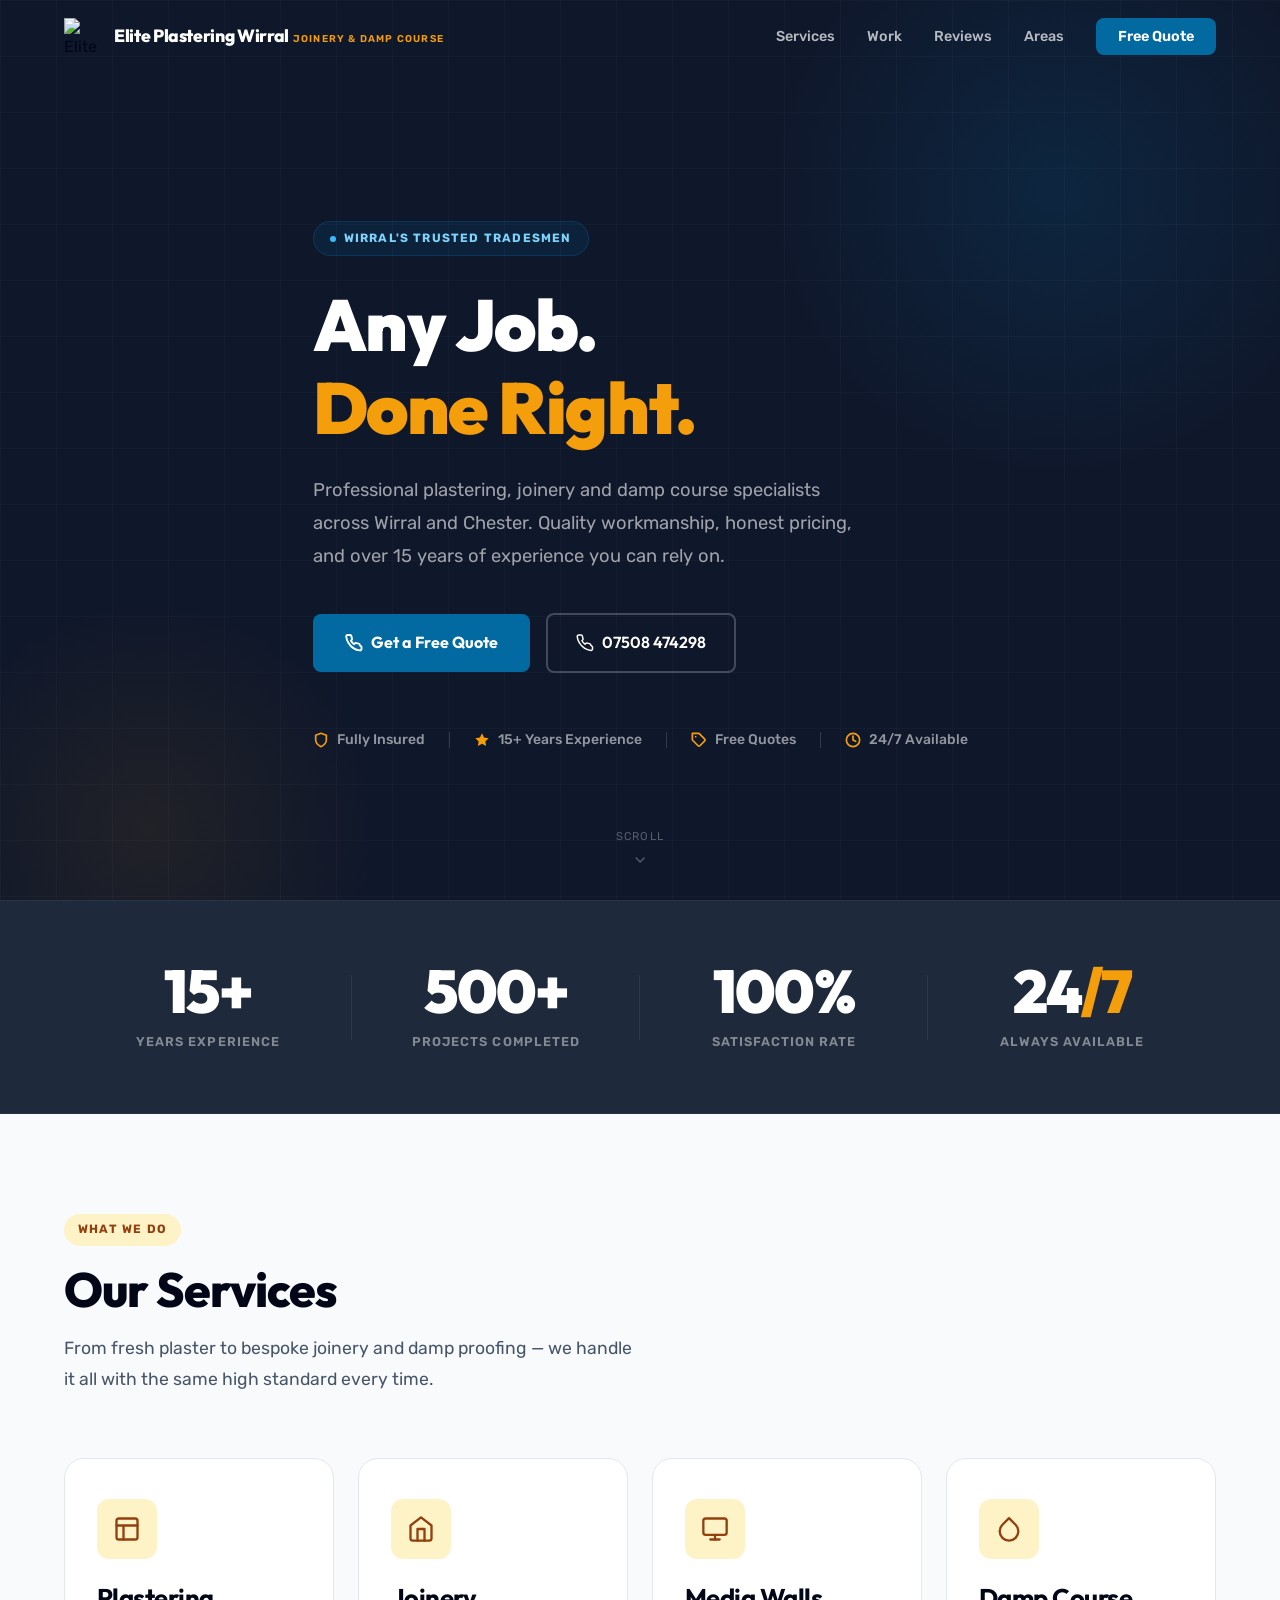
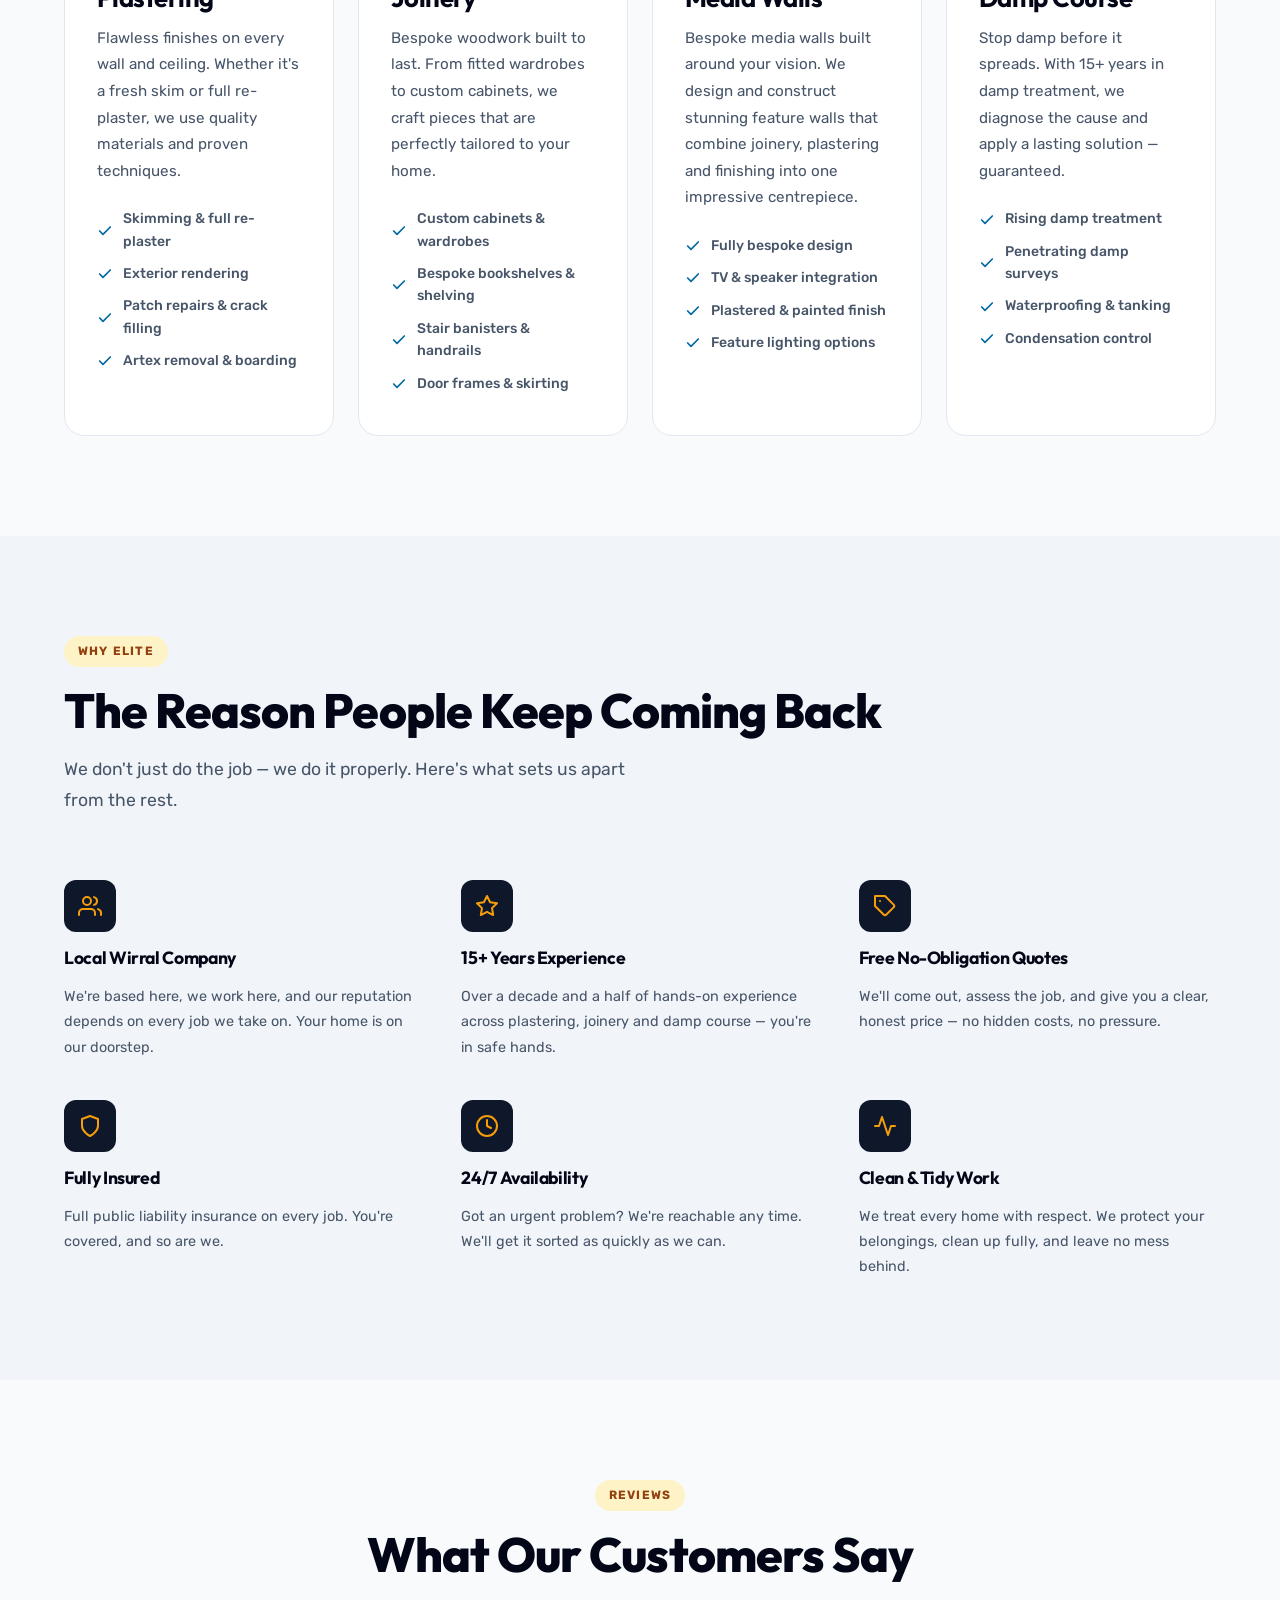
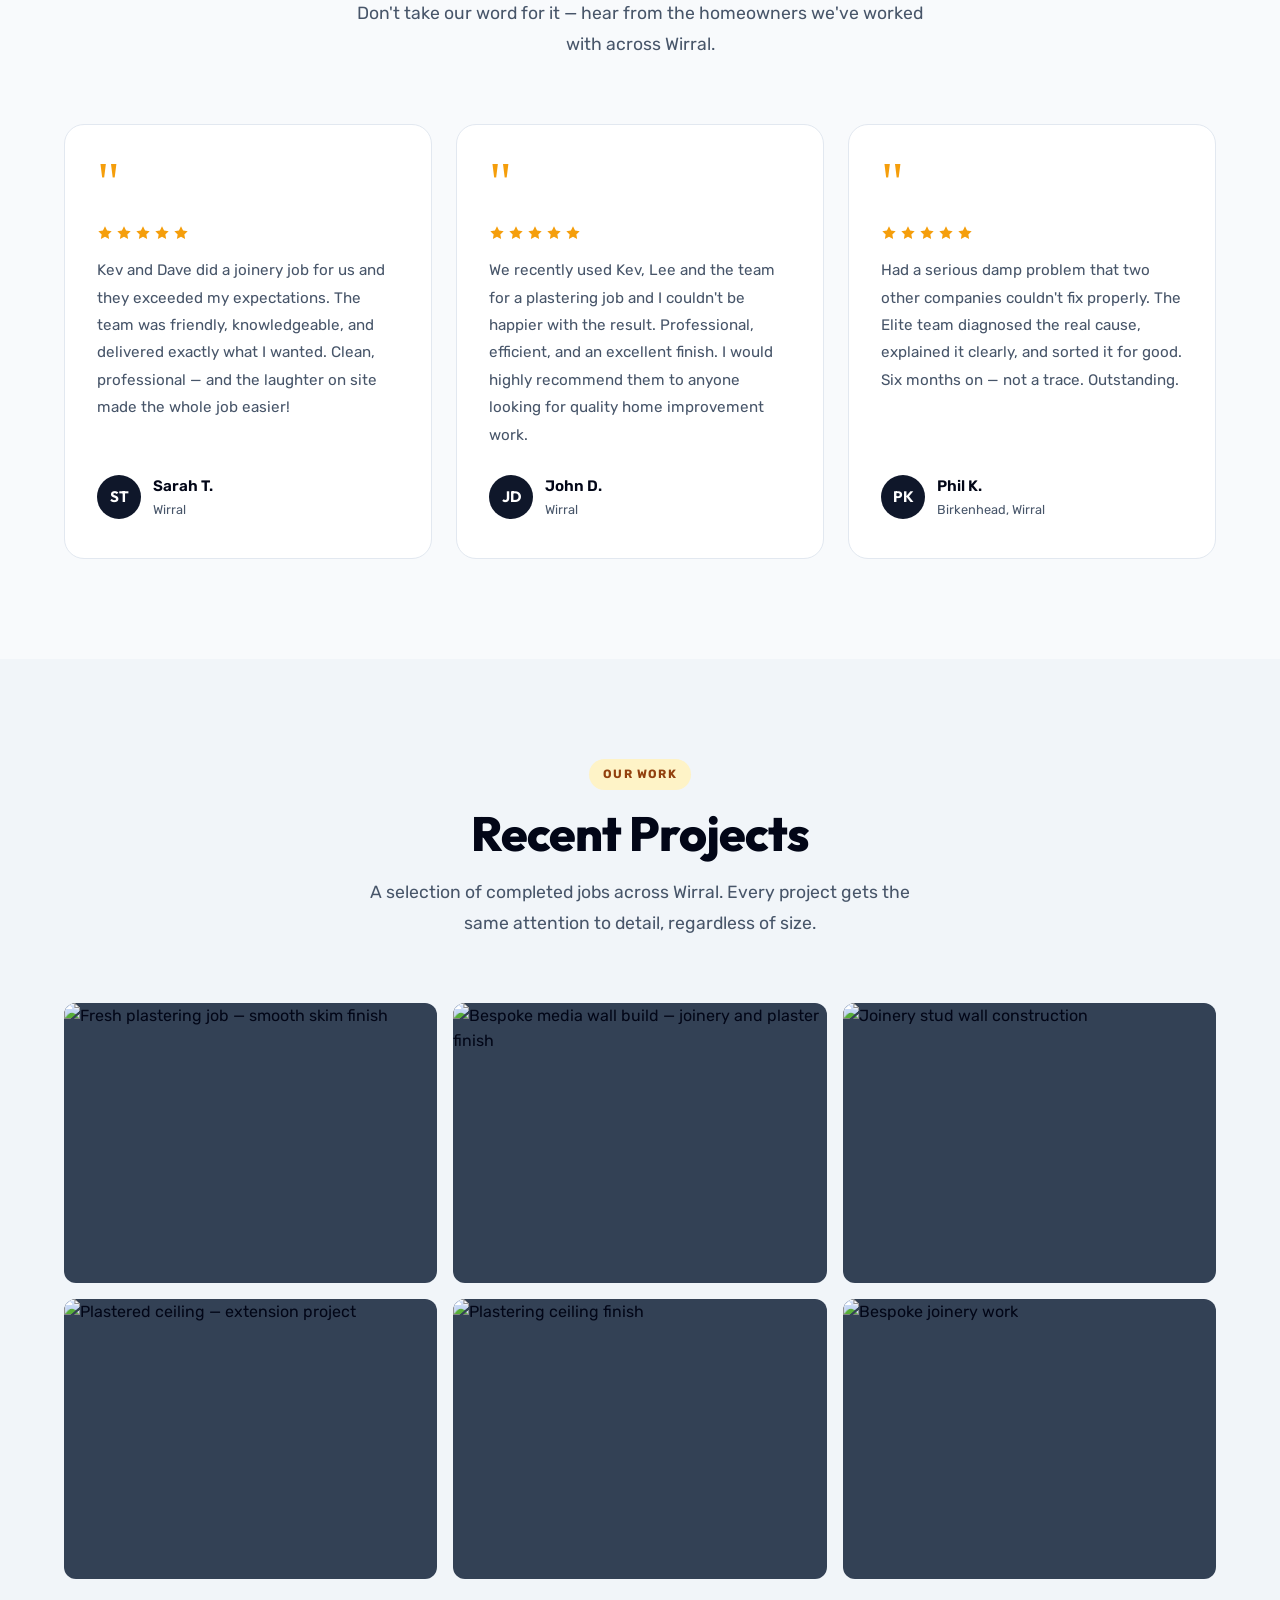
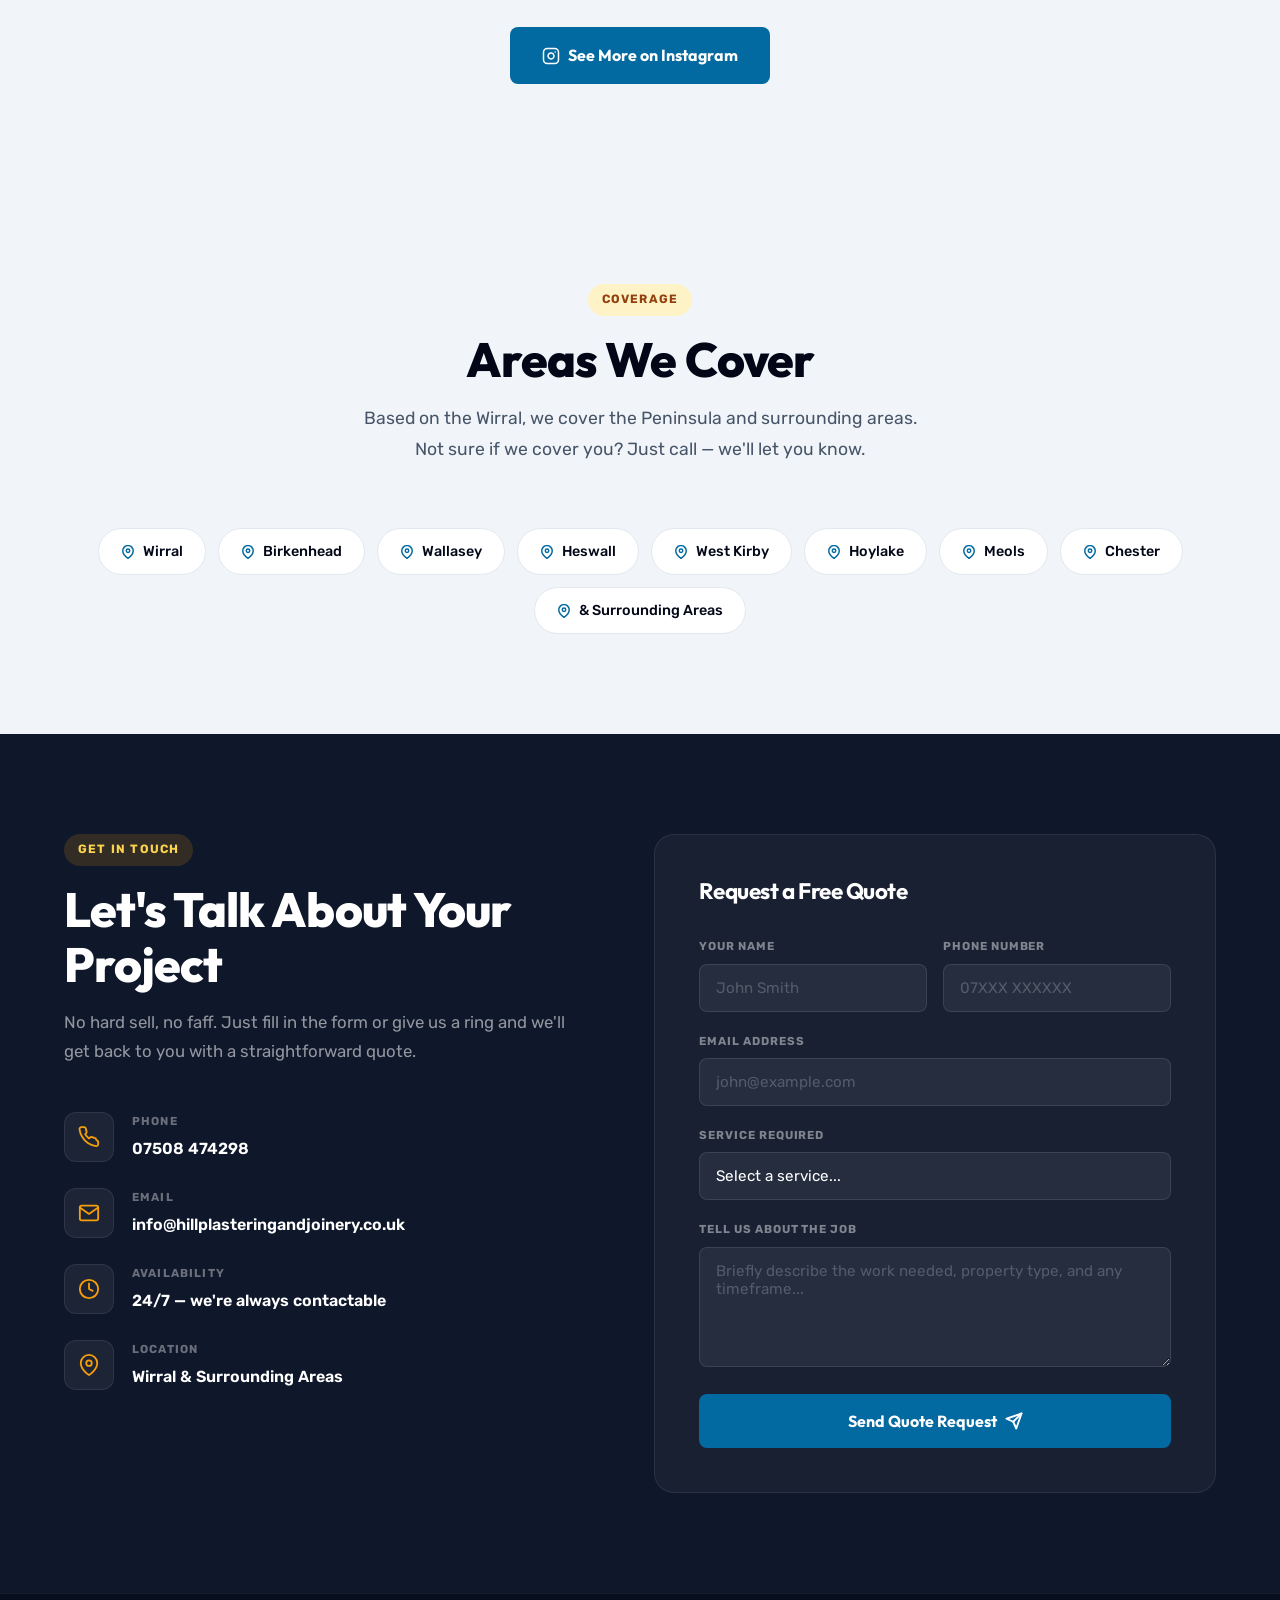
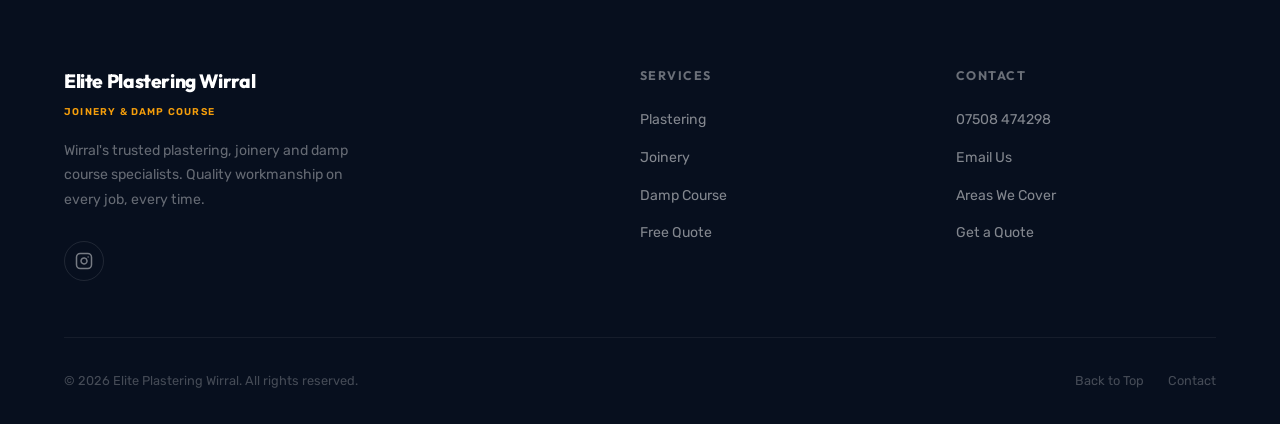
==== index.html @ 57c6ff27 "Initial build — Elite Plastering Wirral GitHub Pages site" ====
<!DOCTYPE html>
<html lang="en-GB">
<head>
  <meta charset="UTF-8" />
  <meta name="viewport" content="width=device-width, initial-scale=1.0" />

  <!-- Primary SEO -->
  <title>Elite Plastering Wirral | Plastering, Joinery &amp; Damp Course Specialists</title>
  <meta name="description" content="Wirral's trusted plastering, joinery and damp course specialists. 15+ years experience serving Birkenhead, Wallasey, Heswall, West Kirby, Chester and surrounding areas. Free quotes — call 07508 474298." />
  <meta name="keywords" content="plastering Wirral, plasterer Birkenhead, joinery Wirral, damp course Wirral, damp proofing Wirral, plasterer Heswall, plasterer Chester, elite plastering" />
  <meta name="robots" content="index, follow" />
  <link rel="canonical" href="https://www.eliteplasteringwirral.com/" />

  <!-- Open Graph -->
  <meta property="og:type" content="website" />
  <meta property="og:title" content="Elite Plastering Wirral | Plastering, Joinery &amp; Damp Course Specialists" />
  <meta property="og:description" content="Professional plastering, joinery and damp course across Wirral and Chester. 15+ years experience. Free no-obligation quotes." />
  <meta property="og:url" content="https://www.eliteplasteringwirral.com/" />
  <meta property="og:site_name" content="Elite Plastering Wirral" />
  <meta property="og:locale" content="en_GB" />

  <!-- Twitter Card -->
  <meta name="twitter:card" content="summary_large_image" />
  <meta name="twitter:title" content="Elite Plastering Wirral | Plastering, Joinery &amp; Damp Course" />
  <meta name="twitter:description" content="Wirral's trusted tradesmen. Plastering, joinery and damp course specialists with 15+ years experience." />

  <!-- Geo / Local SEO -->
  <meta name="geo.region" content="GB-WRL" />
  <meta name="geo.placename" content="Wirral, Merseyside" />
  <meta name="geo.position" content="53.3686;-3.0834" />
  <meta name="ICBM" content="53.3686, -3.0834" />

  <!-- Schema.org LocalBusiness -->
  <script type="application/ld+json">
  {
    "@context": "https://schema.org",
    "@type": "HomeAndConstructionBusiness",
    "name": "Elite Plastering Wirral",
    "alternateName": "Elite Plastering, Joinery and Damp Course",
    "description": "Professional plastering, joinery and damp course specialists serving Wirral, Birkenhead, Wallasey, Heswall, Chester and surrounding areas. Over 15 years experience.",
    "url": "https://www.eliteplasteringwirral.com/",
    "telephone": "+447508474298",
    "email": "info@hillplasteringandjoinery.co.uk",
    "address": {
      "@type": "PostalAddress",
      "addressLocality": "Wirral",
      "addressRegion": "Merseyside",
      "addressCountry": "GB"
    },
    "geo": {
      "@type": "GeoCoordinates",
      "latitude": 53.3686,
      "longitude": -3.0834
    },
    "areaServed": [
      {"@type": "City", "name": "Wirral"},
      {"@type": "City", "name": "Birkenhead"},
      {"@type": "City", "name": "Wallasey"},
      {"@type": "City", "name": "Heswall"},
      {"@type": "City", "name": "West Kirby"},
      {"@type": "City", "name": "Hoylake"},
      {"@type": "City", "name": "Meols"},
      {"@type": "City", "name": "Chester"}
    ],
    "openingHoursSpecification": [{
      "@type": "OpeningHoursSpecification",
      "dayOfWeek": ["Monday","Tuesday","Wednesday","Thursday","Friday","Saturday","Sunday"],
      "opens": "07:00",
      "closes": "20:00"
    }],
    "priceRange": "££",
    "sameAs": ["https://www.instagram.com/hill_plastering_joinery_ltd/"],
    "knowsAbout": ["Plastering","Skimming","Rendering","Joinery","Damp Course","Damp Proofing","Rising Damp Treatment"],
    "hasOfferCatalog": {
      "@type": "OfferCatalog",
      "name": "Building & Plastering Services",
      "itemListElement": [
        {"@type": "Offer", "itemOffered": {"@type": "Service", "name": "Plastering"}},
        {"@type": "Offer", "itemOffered": {"@type": "Service", "name": "Joinery"}},
        {"@type": "Offer", "itemOffered": {"@type": "Service", "name": "Damp Course Treatment"}}
      ]
    },
    "aggregateRating": {
      "@type": "AggregateRating",
      "ratingValue": "5",
      "reviewCount": "47"
    }
  }
  </script>

  <!-- Fonts & Styles -->
  <link rel="preconnect" href="https://fonts.googleapis.com" />
  <link rel="preconnect" href="https://fonts.gstatic.com" crossorigin />
  <link rel="stylesheet" href="css/style.css" />

  <!-- Favicons (placeholder — replace with real ones) -->
  <link rel="icon" type="image/svg+xml" href="data:image/svg+xml,<svg xmlns='http://www.w3.org/2000/svg' viewBox='0 0 32 32'><rect width='32' height='32' rx='6' fill='%230F172A'/><text x='16' y='22' text-anchor='middle' font-size='18' font-weight='900' fill='%23F59E0B' font-family='sans-serif'>E</text></svg>" />
</head>

<body>

  <!-- ═══════════════════════════════════════
       NAVIGATION
  ══════════════════════════════════════════ -->
  <header>
    <nav class="nav" role="navigation" aria-label="Main navigation">
      <div class="nav-inner">
        <a href="#" class="nav-logo" aria-label="Elite Plastering Wirral — home">
          <img src="https://static.wixstatic.com/media/83a797_c8249e8d40c14e8da410e8919b6bafe1~mv2.png" alt="Elite Plastering Wirral logo" class="nav-logo-img" width="40" height="36" loading="eager" />
          <div>
            <span class="nav-logo-name">Elite Plastering Wirral</span>
            <span class="nav-logo-sub">Joinery &amp; Damp Course</span>
          </div>
        </a>

        <ul class="nav-links" id="nav-links">
          <li><a href="#services">Services</a></li>
          <li><a href="#portfolio">Work</a></li>
          <li><a href="#testimonials">Reviews</a></li>
          <li><a href="#areas">Areas</a></li>
          <li><a href="#contact" class="nav-cta">Free Quote</a></li>
        </ul>

        <button class="nav-toggle" id="nav-toggle" aria-label="Toggle navigation" aria-expanded="false">
          <span></span>
          <span></span>
          <span></span>
        </button>
      </div>
    </nav>
  </header>

  <main>

    <!-- ═══════════════════════════════════════
         HERO
    ══════════════════════════════════════════ -->
    <section class="hero" id="hero" aria-label="Hero">
      <div class="hero-bg">
        <div class="hero-grid"></div>
      </div>

      <div class="container">
        <div class="hero-content">
          <div class="hero-tag">
            <span class="dot" aria-hidden="true"></span>
            Wirral's Trusted Tradesmen
          </div>

          <h1>
            Any Job.<br />
            <span class="highlight">Done Right.</span>
          </h1>

          <p class="hero-sub">
            Professional plastering, joinery and damp course specialists across Wirral and Chester.
            Quality workmanship, honest pricing, and over 15 years of experience you can rely on.
          </p>

          <div class="hero-actions">
            <a href="#contact" class="btn-primary">
              <!-- Phone icon -->
              <svg width="18" height="18" viewBox="0 0 24 24" fill="none" stroke="currentColor" stroke-width="2.5" stroke-linecap="round" stroke-linejoin="round" aria-hidden="true"><path d="M22 16.92v3a2 2 0 0 1-2.18 2 19.79 19.79 0 0 1-8.63-3.07A19.5 19.5 0 0 1 4.69 12 19.79 19.79 0 0 1 1.61 3.42 2 2 0 0 1 3.6 1.28h3a2 2 0 0 1 2 1.72c.13 1 .36 1.98.7 2.91a2 2 0 0 1-.45 2.11L7.91 9c1.04 1.82 2.48 3.41 4.18 4.61l.97-.97a2 2 0 0 1 2.11-.45c.93.34 1.91.57 2.91.7a2 2 0 0 1 1.72 2.03z"/></svg>
              Get a Free Quote
            </a>
            <a href="tel:07508474298" class="btn-outline">
              <!-- Call icon -->
              <svg width="18" height="18" viewBox="0 0 24 24" fill="none" stroke="currentColor" stroke-width="2" stroke-linecap="round" stroke-linejoin="round" aria-hidden="true"><path d="M22 16.92v3a2 2 0 0 1-2.18 2 19.79 19.79 0 0 1-8.63-3.07A19.5 19.5 0 0 1 4.69 12 19.79 19.79 0 0 1 1.61 3.42 2 2 0 0 1 3.6 1.28h3a2 2 0 0 1 2 1.72c.13 1 .36 1.98.7 2.91a2 2 0 0 1-.45 2.11L7.91 9c1.04 1.82 2.48 3.41 4.18 4.61l.97-.97a2 2 0 0 1 2.11-.45c.93.34 1.91.57 2.91.7a2 2 0 0 1 1.72 2.03z"/></svg>
              07508 474298
            </a>
          </div>

          <div class="hero-badges" role="list">
            <div class="hero-badge" role="listitem">
              <!-- Shield icon -->
              <svg width="16" height="16" viewBox="0 0 24 24" fill="none" stroke="currentColor" stroke-width="2.5" stroke-linecap="round" stroke-linejoin="round" aria-hidden="true"><path d="M12 22s8-4 8-10V5l-8-3-8 3v7c0 6 8 10 8 10z"/></svg>
              Fully Insured
            </div>
            <span class="badge-sep" aria-hidden="true"></span>
            <div class="hero-badge" role="listitem">
              <!-- Star icon -->
              <svg width="16" height="16" viewBox="0 0 24 24" fill="currentColor" stroke="none" aria-hidden="true"><polygon points="12 2 15.09 8.26 22 9.27 17 14.14 18.18 21.02 12 17.77 5.82 21.02 7 14.14 2 9.27 8.91 8.26 12 2"/></svg>
              15+ Years Experience
            </div>
            <span class="badge-sep" aria-hidden="true"></span>
            <div class="hero-badge" role="listitem">
              <!-- Tag icon -->
              <svg width="16" height="16" viewBox="0 0 24 24" fill="none" stroke="currentColor" stroke-width="2.5" stroke-linecap="round" stroke-linejoin="round" aria-hidden="true"><path d="M20.59 13.41l-7.17 7.17a2 2 0 0 1-2.83 0L2 12V2h10l8.59 8.59a2 2 0 0 1 0 2.82z"/><line x1="7" y1="7" x2="7.01" y2="7"/></svg>
              Free Quotes
            </div>
            <span class="badge-sep" aria-hidden="true"></span>
            <div class="hero-badge" role="listitem">
              <!-- Clock icon -->
              <svg width="16" height="16" viewBox="0 0 24 24" fill="none" stroke="currentColor" stroke-width="2.5" stroke-linecap="round" stroke-linejoin="round" aria-hidden="true"><circle cx="12" cy="12" r="10"/><polyline points="12 6 12 12 16 14"/></svg>
              24/7 Available
            </div>
          </div>
        </div>
      </div>

      <div class="hero-scroll" aria-hidden="true">
        <span>Scroll</span>
        <svg width="16" height="16" viewBox="0 0 24 24" fill="none" stroke="currentColor" stroke-width="2" stroke-linecap="round" stroke-linejoin="round"><polyline points="6 9 12 15 18 9"/></svg>
      </div>
    </section>

    <!-- ═══════════════════════════════════════
         STATS BAR
    ══════════════════════════════════════════ -->
    <section class="stats-bar" aria-label="Key statistics">
      <div class="container">
        <div class="stats-grid" id="stats-grid">
          <div class="stat-item">
            <div class="stat-number">
              <span data-count="15" data-suffix="+">15+</span>
            </div>
            <p class="stat-label">Years Experience</p>
          </div>
          <div class="stat-item">
            <div class="stat-number">
              <span data-count="500" data-suffix="+">500+</span>
            </div>
            <p class="stat-label">Projects Completed</p>
          </div>
          <div class="stat-item">
            <div class="stat-number">
              <span data-count="100" data-suffix="%">100%</span>
            </div>
            <p class="stat-label">Satisfaction Rate</p>
          </div>
          <div class="stat-item">
            <div class="stat-number">
              <span>24<span class="stat-suffix">/7</span></span>
            </div>
            <p class="stat-label">Always Available</p>
          </div>
        </div>
      </div>
    </section>

    <!-- ═══════════════════════════════════════
         SERVICES
    ══════════════════════════════════════════ -->
    <section class="section services" id="services" aria-labelledby="services-heading">
      <div class="container">
        <div class="section-header reveal">
          <span class="section-tag">What We Do</span>
          <h2 id="services-heading">Our Services</h2>
          <p>From fresh plaster to bespoke joinery and damp proofing — we handle it all with the same high standard every time.</p>
        </div>

        <div class="services-grid">

          <!-- Plastering -->
          <article class="service-card reveal d1">
            <div class="service-icon" aria-hidden="true">
              <svg width="28" height="28" viewBox="0 0 24 24" fill="none" stroke="currentColor" stroke-width="2" stroke-linecap="round" stroke-linejoin="round"><rect x="3" y="3" width="18" height="18" rx="2"/><path d="M3 9h18M9 21V9"/></svg>
            </div>
            <h3>Plastering</h3>
            <p>Flawless finishes on every wall and ceiling. Whether it's a fresh skim or full re-plaster, we use quality materials and proven techniques.</p>
            <ul class="service-features">
              <li class="service-feature">
                <svg width="16" height="16" viewBox="0 0 24 24" fill="none" stroke="currentColor" stroke-width="2.5" stroke-linecap="round" stroke-linejoin="round" aria-hidden="true"><polyline points="20 6 9 17 4 12"/></svg>
                Skimming &amp; full re-plaster
              </li>
              <li class="service-feature">
                <svg width="16" height="16" viewBox="0 0 24 24" fill="none" stroke="currentColor" stroke-width="2.5" stroke-linecap="round" stroke-linejoin="round" aria-hidden="true"><polyline points="20 6 9 17 4 12"/></svg>
                Exterior rendering
              </li>
              <li class="service-feature">
                <svg width="16" height="16" viewBox="0 0 24 24" fill="none" stroke="currentColor" stroke-width="2.5" stroke-linecap="round" stroke-linejoin="round" aria-hidden="true"><polyline points="20 6 9 17 4 12"/></svg>
                Patch repairs &amp; crack filling
              </li>
              <li class="service-feature">
                <svg width="16" height="16" viewBox="0 0 24 24" fill="none" stroke="currentColor" stroke-width="2.5" stroke-linecap="round" stroke-linejoin="round" aria-hidden="true"><polyline points="20 6 9 17 4 12"/></svg>
                Artex removal &amp; boarding
              </li>
            </ul>
          </article>

          <!-- Joinery -->
          <article class="service-card reveal d2">
            <div class="service-icon" aria-hidden="true">
              <svg width="28" height="28" viewBox="0 0 24 24" fill="none" stroke="currentColor" stroke-width="2" stroke-linecap="round" stroke-linejoin="round"><path d="M3 9l9-7 9 7v11a2 2 0 0 1-2 2H5a2 2 0 0 1-2-2z"/><polyline points="9 22 9 12 15 12 15 22"/></svg>
            </div>
            <h3>Joinery</h3>
            <p>Bespoke woodwork built to last. From fitted wardrobes to custom cabinets, we craft pieces that are perfectly tailored to your home.</p>
            <ul class="service-features">
              <li class="service-feature">
                <svg width="16" height="16" viewBox="0 0 24 24" fill="none" stroke="currentColor" stroke-width="2.5" stroke-linecap="round" stroke-linejoin="round" aria-hidden="true"><polyline points="20 6 9 17 4 12"/></svg>
                Custom cabinets &amp; wardrobes
              </li>
              <li class="service-feature">
                <svg width="16" height="16" viewBox="0 0 24 24" fill="none" stroke="currentColor" stroke-width="2.5" stroke-linecap="round" stroke-linejoin="round" aria-hidden="true"><polyline points="20 6 9 17 4 12"/></svg>
                Bespoke bookshelves &amp; shelving
              </li>
              <li class="service-feature">
                <svg width="16" height="16" viewBox="0 0 24 24" fill="none" stroke="currentColor" stroke-width="2.5" stroke-linecap="round" stroke-linejoin="round" aria-hidden="true"><polyline points="20 6 9 17 4 12"/></svg>
                Stair banisters &amp; handrails
              </li>
              <li class="service-feature">
                <svg width="16" height="16" viewBox="0 0 24 24" fill="none" stroke="currentColor" stroke-width="2.5" stroke-linecap="round" stroke-linejoin="round" aria-hidden="true"><polyline points="20 6 9 17 4 12"/></svg>
                Door frames &amp; skirting
              </li>
            </ul>
          </article>

          <!-- Media Walls -->
          <article class="service-card reveal d3">
            <div class="service-icon" aria-hidden="true">
              <svg width="28" height="28" viewBox="0 0 24 24" fill="none" stroke="currentColor" stroke-width="2" stroke-linecap="round" stroke-linejoin="round"><rect x="2" y="3" width="20" height="14" rx="2"/><line x1="8" y1="21" x2="16" y2="21"/><line x1="12" y1="17" x2="12" y2="21"/></svg>
            </div>
            <h3>Media Walls</h3>
            <p>Bespoke media walls built around your vision. We design and construct stunning feature walls that combine joinery, plastering and finishing into one impressive centrepiece.</p>
            <ul class="service-features">
              <li class="service-feature">
                <svg width="16" height="16" viewBox="0 0 24 24" fill="none" stroke="currentColor" stroke-width="2.5" stroke-linecap="round" stroke-linejoin="round" aria-hidden="true"><polyline points="20 6 9 17 4 12"/></svg>
                Fully bespoke design
              </li>
              <li class="service-feature">
                <svg width="16" height="16" viewBox="0 0 24 24" fill="none" stroke="currentColor" stroke-width="2.5" stroke-linecap="round" stroke-linejoin="round" aria-hidden="true"><polyline points="20 6 9 17 4 12"/></svg>
                TV &amp; speaker integration
              </li>
              <li class="service-feature">
                <svg width="16" height="16" viewBox="0 0 24 24" fill="none" stroke="currentColor" stroke-width="2.5" stroke-linecap="round" stroke-linejoin="round" aria-hidden="true"><polyline points="20 6 9 17 4 12"/></svg>
                Plastered &amp; painted finish
              </li>
              <li class="service-feature">
                <svg width="16" height="16" viewBox="0 0 24 24" fill="none" stroke="currentColor" stroke-width="2.5" stroke-linecap="round" stroke-linejoin="round" aria-hidden="true"><polyline points="20 6 9 17 4 12"/></svg>
                Feature lighting options
              </li>
            </ul>
          </article>

          <!-- Damp Course -->
          <article class="service-card reveal d4">
            <div class="service-icon" aria-hidden="true">
              <svg width="28" height="28" viewBox="0 0 24 24" fill="none" stroke="currentColor" stroke-width="2" stroke-linecap="round" stroke-linejoin="round"><path d="M12 2.69l5.66 5.66a8 8 0 1 1-11.31 0z"/></svg>
            </div>
            <h3>Damp Course</h3>
            <p>Stop damp before it spreads. With 15+ years in damp treatment, we diagnose the cause and apply a lasting solution — guaranteed.</p>
            <ul class="service-features">
              <li class="service-feature">
                <svg width="16" height="16" viewBox="0 0 24 24" fill="none" stroke="currentColor" stroke-width="2.5" stroke-linecap="round" stroke-linejoin="round" aria-hidden="true"><polyline points="20 6 9 17 4 12"/></svg>
                Rising damp treatment
              </li>
              <li class="service-feature">
                <svg width="16" height="16" viewBox="0 0 24 24" fill="none" stroke="currentColor" stroke-width="2.5" stroke-linecap="round" stroke-linejoin="round" aria-hidden="true"><polyline points="20 6 9 17 4 12"/></svg>
                Penetrating damp surveys
              </li>
              <li class="service-feature">
                <svg width="16" height="16" viewBox="0 0 24 24" fill="none" stroke="currentColor" stroke-width="2.5" stroke-linecap="round" stroke-linejoin="round" aria-hidden="true"><polyline points="20 6 9 17 4 12"/></svg>
                Waterproofing &amp; tanking
              </li>
              <li class="service-feature">
                <svg width="16" height="16" viewBox="0 0 24 24" fill="none" stroke="currentColor" stroke-width="2.5" stroke-linecap="round" stroke-linejoin="round" aria-hidden="true"><polyline points="20 6 9 17 4 12"/></svg>
                Condensation control
              </li>
            </ul>
          </article>

        </div>
      </div>
    </section>

    <!-- ═══════════════════════════════════════
         WHY CHOOSE US
    ══════════════════════════════════════════ -->
    <section class="section why-us" id="why-us" aria-labelledby="why-heading">
      <div class="container">
        <div class="section-header reveal">
          <span class="section-tag">Why Elite</span>
          <h2 id="why-heading">The Reason People Keep Coming Back</h2>
          <p>We don't just do the job — we do it properly. Here's what sets us apart from the rest.</p>
        </div>

        <div class="why-grid">

          <div class="why-item reveal d1">
            <div class="why-icon" aria-hidden="true">
              <svg width="24" height="24" viewBox="0 0 24 24" fill="none" stroke="currentColor" stroke-width="2" stroke-linecap="round" stroke-linejoin="round"><path d="M17 21v-2a4 4 0 0 0-4-4H5a4 4 0 0 0-4 4v2"/><circle cx="9" cy="7" r="4"/><path d="M23 21v-2a4 4 0 0 0-3-3.87"/><path d="M16 3.13a4 4 0 0 1 0 7.75"/></svg>
            </div>
            <h4>Local Wirral Company</h4>
            <p>We're based here, we work here, and our reputation depends on every job we take on. Your home is on our doorstep.</p>
          </div>

          <div class="why-item reveal d2">
            <div class="why-icon" aria-hidden="true">
              <svg width="24" height="24" viewBox="0 0 24 24" fill="none" stroke="currentColor" stroke-width="2" stroke-linecap="round" stroke-linejoin="round"><polygon points="12 2 15.09 8.26 22 9.27 17 14.14 18.18 21.02 12 17.77 5.82 21.02 7 14.14 2 9.27 8.91 8.26 12 2"/></svg>
            </div>
            <h4>15+ Years Experience</h4>
            <p>Over a decade and a half of hands-on experience across plastering, joinery and damp course — you're in safe hands.</p>
          </div>

          <div class="why-item reveal d3">
            <div class="why-icon" aria-hidden="true">
              <svg width="24" height="24" viewBox="0 0 24 24" fill="none" stroke="currentColor" stroke-width="2" stroke-linecap="round" stroke-linejoin="round"><path d="M20.59 13.41l-7.17 7.17a2 2 0 0 1-2.83 0L2 12V2h10l8.59 8.59a2 2 0 0 1 0 2.82z"/><line x1="7" y1="7" x2="7.01" y2="7"/></svg>
            </div>
            <h4>Free No-Obligation Quotes</h4>
            <p>We'll come out, assess the job, and give you a clear, honest price — no hidden costs, no pressure.</p>
          </div>

          <div class="why-item reveal d4">
            <div class="why-icon" aria-hidden="true">
              <svg width="24" height="24" viewBox="0 0 24 24" fill="none" stroke="currentColor" stroke-width="2" stroke-linecap="round" stroke-linejoin="round"><path d="M12 22s8-4 8-10V5l-8-3-8 3v7c0 6 8 10 8 10z"/></svg>
            </div>
            <h4>Fully Insured</h4>
            <p>Full public liability insurance on every job. You're covered, and so are we.</p>
          </div>

          <div class="why-item reveal d5">
            <div class="why-icon" aria-hidden="true">
              <svg width="24" height="24" viewBox="0 0 24 24" fill="none" stroke="currentColor" stroke-width="2" stroke-linecap="round" stroke-linejoin="round"><circle cx="12" cy="12" r="10"/><polyline points="12 6 12 12 16 14"/></svg>
            </div>
            <h4>24/7 Availability</h4>
            <p>Got an urgent problem? We're reachable any time. We'll get it sorted as quickly as we can.</p>
          </div>

          <div class="why-item reveal d6">
            <div class="why-icon" aria-hidden="true">
              <svg width="24" height="24" viewBox="0 0 24 24" fill="none" stroke="currentColor" stroke-width="2" stroke-linecap="round" stroke-linejoin="round"><polyline points="22 12 18 12 15 21 9 3 6 12 2 12"/></svg>
            </div>
            <h4>Clean &amp; Tidy Work</h4>
            <p>We treat every home with respect. We protect your belongings, clean up fully, and leave no mess behind.</p>
          </div>

        </div>
      </div>
    </section>

    <!-- ═══════════════════════════════════════
         TESTIMONIALS
    ══════════════════════════════════════════ -->
    <section class="section testimonials" id="testimonials" aria-labelledby="reviews-heading">
      <div class="container">
        <div class="section-header centered reveal">
          <span class="section-tag">Reviews</span>
          <h2 id="reviews-heading">What Our Customers Say</h2>
          <p>Don't take our word for it — hear from the homeowners we've worked with across Wirral.</p>
        </div>

        <div class="testimonials-grid">

          <article class="testimonial-card reveal d1">
            <div class="testimonial-quote" aria-hidden="true">"</div>
            <div class="testimonial-stars" aria-label="5 out of 5 stars">
              <svg width="16" height="16" viewBox="0 0 24 24" fill="currentColor" aria-hidden="true"><polygon points="12 2 15.09 8.26 22 9.27 17 14.14 18.18 21.02 12 17.77 5.82 21.02 7 14.14 2 9.27 8.91 8.26 12 2"/></svg>
              <svg width="16" height="16" viewBox="0 0 24 24" fill="currentColor" aria-hidden="true"><polygon points="12 2 15.09 8.26 22 9.27 17 14.14 18.18 21.02 12 17.77 5.82 21.02 7 14.14 2 9.27 8.91 8.26 12 2"/></svg>
              <svg width="16" height="16" viewBox="0 0 24 24" fill="currentColor" aria-hidden="true"><polygon points="12 2 15.09 8.26 22 9.27 17 14.14 18.18 21.02 12 17.77 5.82 21.02 7 14.14 2 9.27 8.91 8.26 12 2"/></svg>
              <svg width="16" height="16" viewBox="0 0 24 24" fill="currentColor" aria-hidden="true"><polygon points="12 2 15.09 8.26 22 9.27 17 14.14 18.18 21.02 12 17.77 5.82 21.02 7 14.14 2 9.27 8.91 8.26 12 2"/></svg>
              <svg width="16" height="16" viewBox="0 0 24 24" fill="currentColor" aria-hidden="true"><polygon points="12 2 15.09 8.26 22 9.27 17 14.14 18.18 21.02 12 17.77 5.82 21.02 7 14.14 2 9.27 8.91 8.26 12 2"/></svg>
            </div>
            <blockquote class="testimonial-text">
              Kev and Dave did a joinery job for us and they exceeded my expectations. The team was friendly, knowledgeable, and delivered exactly what I wanted. Clean, professional — and the laughter on site made the whole job easier!
            </blockquote>
            <footer class="testimonial-author">
              <div class="testimonial-avatar" aria-hidden="true">ST</div>
              <div>
                <p class="testimonial-name">Sarah T.</p>
                <p class="testimonial-location">Wirral</p>
              </div>
            </footer>
          </article>

          <article class="testimonial-card reveal d2">
            <div class="testimonial-quote" aria-hidden="true">"</div>
            <div class="testimonial-stars" aria-label="5 out of 5 stars">
              <svg width="16" height="16" viewBox="0 0 24 24" fill="currentColor" aria-hidden="true"><polygon points="12 2 15.09 8.26 22 9.27 17 14.14 18.18 21.02 12 17.77 5.82 21.02 7 14.14 2 9.27 8.91 8.26 12 2"/></svg>
              <svg width="16" height="16" viewBox="0 0 24 24" fill="currentColor" aria-hidden="true"><polygon points="12 2 15.09 8.26 22 9.27 17 14.14 18.18 21.02 12 17.77 5.82 21.02 7 14.14 2 9.27 8.91 8.26 12 2"/></svg>
              <svg width="16" height="16" viewBox="0 0 24 24" fill="currentColor" aria-hidden="true"><polygon points="12 2 15.09 8.26 22 9.27 17 14.14 18.18 21.02 12 17.77 5.82 21.02 7 14.14 2 9.27 8.91 8.26 12 2"/></svg>
              <svg width="16" height="16" viewBox="0 0 24 24" fill="currentColor" aria-hidden="true"><polygon points="12 2 15.09 8.26 22 9.27 17 14.14 18.18 21.02 12 17.77 5.82 21.02 7 14.14 2 9.27 8.91 8.26 12 2"/></svg>
              <svg width="16" height="16" viewBox="0 0 24 24" fill="currentColor" aria-hidden="true"><polygon points="12 2 15.09 8.26 22 9.27 17 14.14 18.18 21.02 12 17.77 5.82 21.02 7 14.14 2 9.27 8.91 8.26 12 2"/></svg>
            </div>
            <blockquote class="testimonial-text">
              We recently used Kev, Lee and the team for a plastering job and I couldn't be happier with the result. Professional, efficient, and an excellent finish. I would highly recommend them to anyone looking for quality home improvement work.
            </blockquote>
            <footer class="testimonial-author">
              <div class="testimonial-avatar" aria-hidden="true">JD</div>
              <div>
                <p class="testimonial-name">John D.</p>
                <p class="testimonial-location">Wirral</p>
              </div>
            </footer>
          </article>

          <article class="testimonial-card reveal d3">
            <div class="testimonial-quote" aria-hidden="true">"</div>
            <div class="testimonial-stars" aria-label="5 out of 5 stars">
              <svg width="16" height="16" viewBox="0 0 24 24" fill="currentColor" aria-hidden="true"><polygon points="12 2 15.09 8.26 22 9.27 17 14.14 18.18 21.02 12 17.77 5.82 21.02 7 14.14 2 9.27 8.91 8.26 12 2"/></svg>
              <svg width="16" height="16" viewBox="0 0 24 24" fill="currentColor" aria-hidden="true"><polygon points="12 2 15.09 8.26 22 9.27 17 14.14 18.18 21.02 12 17.77 5.82 21.02 7 14.14 2 9.27 8.91 8.26 12 2"/></svg>
              <svg width="16" height="16" viewBox="0 0 24 24" fill="currentColor" aria-hidden="true"><polygon points="12 2 15.09 8.26 22 9.27 17 14.14 18.18 21.02 12 17.77 5.82 21.02 7 14.14 2 9.27 8.91 8.26 12 2"/></svg>
              <svg width="16" height="16" viewBox="0 0 24 24" fill="currentColor" aria-hidden="true"><polygon points="12 2 15.09 8.26 22 9.27 17 14.14 18.18 21.02 12 17.77 5.82 21.02 7 14.14 2 9.27 8.91 8.26 12 2"/></svg>
              <svg width="16" height="16" viewBox="0 0 24 24" fill="currentColor" aria-hidden="true"><polygon points="12 2 15.09 8.26 22 9.27 17 14.14 18.18 21.02 12 17.77 5.82 21.02 7 14.14 2 9.27 8.91 8.26 12 2"/></svg>
            </div>
            <blockquote class="testimonial-text">
              Had a serious damp problem that two other companies couldn't fix properly. The Elite team diagnosed the real cause, explained it clearly, and sorted it for good. Six months on — not a trace. Outstanding.
            </blockquote>
            <footer class="testimonial-author">
              <div class="testimonial-avatar" aria-hidden="true">PK</div>
              <div>
                <p class="testimonial-name">Phil K.</p>
                <p class="testimonial-location">Birkenhead, Wirral</p>
              </div>
            </footer>
          </article>

        </div>
      </div>
    </section>

    <!-- ═══════════════════════════════════════
         PORTFOLIO
    ══════════════════════════════════════════ -->
    <section class="section portfolio" id="portfolio" aria-labelledby="portfolio-heading">
      <div class="container">
        <div class="section-header centered reveal">
          <span class="section-tag">Our Work</span>
          <h2 id="portfolio-heading">Recent Projects</h2>
          <p>A selection of completed jobs across Wirral. Every project gets the same attention to detail, regardless of size.</p>
        </div>

        <div class="portfolio-grid">
          <div class="portfolio-item reveal d1">
            <img src="https://static.wixstatic.com/media/83a797_e9376336b4d247b3a02463924766c315~mv2.jpg" alt="Fresh plastering job — smooth skim finish" loading="lazy" />
            <div class="portfolio-overlay">
              <span>Plastering</span>
            </div>
          </div>
          <div class="portfolio-item reveal d2">
            <img src="https://static.wixstatic.com/media/83a797_0357c494bb4e4ea18f0971ccc389dda4~mv2.jpg" alt="Bespoke media wall build — joinery and plaster finish" loading="lazy" />
            <div class="portfolio-overlay">
              <span>Media Wall</span>
            </div>
          </div>
          <div class="portfolio-item reveal d3">
            <img src="https://static.wixstatic.com/media/83a797_381d7c1bb23940668cc0ab48738793b6~mv2.jpg" alt="Joinery stud wall construction" loading="lazy" />
            <div class="portfolio-overlay">
              <span>Joinery</span>
            </div>
          </div>
          <div class="portfolio-item reveal d4">
            <img src="https://static.wixstatic.com/media/83a797_862dfae9b7664adabd284317d05e2f36~mv2.jpg" alt="Plastered ceiling — extension project" loading="lazy" />
            <div class="portfolio-overlay">
              <span>Extension</span>
            </div>
          </div>
          <div class="portfolio-item reveal d5">
            <img src="https://static.wixstatic.com/media/83a797_8acc4c99490449f095bef3111c26c2fd~mv2.jpg" alt="Plastering ceiling finish" loading="lazy" />
            <div class="portfolio-overlay">
              <span>Plastering</span>
            </div>
          </div>
          <div class="portfolio-item reveal d6">
            <img src="https://static.wixstatic.com/media/83a797_cab3b3a84f1948df8ab3fbf666ce1daf~mv2.jpg" alt="Bespoke joinery work" loading="lazy" />
            <div class="portfolio-overlay">
              <span>Joinery</span>
            </div>
          </div>
        </div>

        <div style="text-align:center; margin-top:48px;" class="reveal">
          <a href="https://www.instagram.com/hill_plastering_joinery_ltd/" target="_blank" rel="noopener noreferrer" class="btn-primary" style="display:inline-flex;">
            <svg width="18" height="18" viewBox="0 0 24 24" fill="none" stroke="currentColor" stroke-width="2" stroke-linecap="round" stroke-linejoin="round" aria-hidden="true"><rect x="2" y="2" width="20" height="20" rx="5" ry="5"/><path d="M16 11.37A4 4 0 1 1 12.63 8 4 4 0 0 1 16 11.37z"/><line x1="17.5" y1="6.5" x2="17.51" y2="6.5"/></svg>
            See More on Instagram
          </a>
        </div>
      </div>
    </section>

    <!-- ═══════════════════════════════════════
         AREAS SERVED
    ══════════════════════════════════════════ -->
    <section class="section areas" id="areas" aria-labelledby="areas-heading">
      <div class="container">
        <div class="section-header centered reveal">
          <span class="section-tag">Coverage</span>
          <h2 id="areas-heading">Areas We Cover</h2>
          <p>Based on the Wirral, we cover the Peninsula and surrounding areas. Not sure if we cover you? Just call — we'll let you know.</p>
        </div>

        <div class="areas-chips" role="list">
          <span class="area-chip reveal d1" role="listitem">
            <svg width="14" height="14" viewBox="0 0 24 24" fill="none" stroke="currentColor" stroke-width="2.5" stroke-linecap="round" stroke-linejoin="round" aria-hidden="true"><path d="M21 10c0 7-9 13-9 13s-9-6-9-13a9 9 0 0 1 18 0z"/><circle cx="12" cy="10" r="3"/></svg>
            Wirral
          </span>
          <span class="area-chip reveal d2" role="listitem">
            <svg width="14" height="14" viewBox="0 0 24 24" fill="none" stroke="currentColor" stroke-width="2.5" stroke-linecap="round" stroke-linejoin="round" aria-hidden="true"><path d="M21 10c0 7-9 13-9 13s-9-6-9-13a9 9 0 0 1 18 0z"/><circle cx="12" cy="10" r="3"/></svg>
            Birkenhead
          </span>
          <span class="area-chip reveal d3" role="listitem">
            <svg width="14" height="14" viewBox="0 0 24 24" fill="none" stroke="currentColor" stroke-width="2.5" stroke-linecap="round" stroke-linejoin="round" aria-hidden="true"><path d="M21 10c0 7-9 13-9 13s-9-6-9-13a9 9 0 0 1 18 0z"/><circle cx="12" cy="10" r="3"/></svg>
            Wallasey
          </span>
          <span class="area-chip reveal d4" role="listitem">
            <svg width="14" height="14" viewBox="0 0 24 24" fill="none" stroke="currentColor" stroke-width="2.5" stroke-linecap="round" stroke-linejoin="round" aria-hidden="true"><path d="M21 10c0 7-9 13-9 13s-9-6-9-13a9 9 0 0 1 18 0z"/><circle cx="12" cy="10" r="3"/></svg>
            Heswall
          </span>
          <span class="area-chip reveal d5" role="listitem">
            <svg width="14" height="14" viewBox="0 0 24 24" fill="none" stroke="currentColor" stroke-width="2.5" stroke-linecap="round" stroke-linejoin="round" aria-hidden="true"><path d="M21 10c0 7-9 13-9 13s-9-6-9-13a9 9 0 0 1 18 0z"/><circle cx="12" cy="10" r="3"/></svg>
            West Kirby
          </span>
          <span class="area-chip reveal d6" role="listitem">
            <svg width="14" height="14" viewBox="0 0 24 24" fill="none" stroke="currentColor" stroke-width="2.5" stroke-linecap="round" stroke-linejoin="round" aria-hidden="true"><path d="M21 10c0 7-9 13-9 13s-9-6-9-13a9 9 0 0 1 18 0z"/><circle cx="12" cy="10" r="3"/></svg>
            Hoylake
          </span>
          <span class="area-chip reveal d1" role="listitem">
            <svg width="14" height="14" viewBox="0 0 24 24" fill="none" stroke="currentColor" stroke-width="2.5" stroke-linecap="round" stroke-linejoin="round" aria-hidden="true"><path d="M21 10c0 7-9 13-9 13s-9-6-9-13a9 9 0 0 1 18 0z"/><circle cx="12" cy="10" r="3"/></svg>
            Meols
          </span>
          <span class="area-chip reveal d2" role="listitem">
            <svg width="14" height="14" viewBox="0 0 24 24" fill="none" stroke="currentColor" stroke-width="2.5" stroke-linecap="round" stroke-linejoin="round" aria-hidden="true"><path d="M21 10c0 7-9 13-9 13s-9-6-9-13a9 9 0 0 1 18 0z"/><circle cx="12" cy="10" r="3"/></svg>
            Chester
          </span>
          <span class="area-chip reveal d3" role="listitem">
            <svg width="14" height="14" viewBox="0 0 24 24" fill="none" stroke="currentColor" stroke-width="2.5" stroke-linecap="round" stroke-linejoin="round" aria-hidden="true"><path d="M21 10c0 7-9 13-9 13s-9-6-9-13a9 9 0 0 1 18 0z"/><circle cx="12" cy="10" r="3"/></svg>
            &amp; Surrounding Areas
          </span>
        </div>
      </div>
    </section>

    <!-- ═══════════════════════════════════════
         CONTACT
    ══════════════════════════════════════════ -->
    <section class="section contact" id="contact" aria-labelledby="contact-heading">
      <div class="container">
        <div class="contact-grid">

          <div class="contact-info reveal-left">
            <span class="section-tag" style="background:rgba(245,158,11,0.15); color:#FCD34D;">Get In Touch</span>
            <h2 id="contact-heading">Let's Talk About Your Project</h2>
            <p>No hard sell, no faff. Just fill in the form or give us a ring and we'll get back to you with a straightforward quote.</p>

            <div class="contact-details">
              <div class="contact-item">
                <div class="contact-item-icon" aria-hidden="true">
                  <svg width="22" height="22" viewBox="0 0 24 24" fill="none" stroke="currentColor" stroke-width="2" stroke-linecap="round" stroke-linejoin="round"><path d="M22 16.92v3a2 2 0 0 1-2.18 2 19.79 19.79 0 0 1-8.63-3.07A19.5 19.5 0 0 1 4.69 12 19.79 19.79 0 0 1 1.61 3.42 2 2 0 0 1 3.6 1.28h3a2 2 0 0 1 2 1.72c.13 1 .36 1.98.7 2.91a2 2 0 0 1-.45 2.11L7.91 9c1.04 1.82 2.48 3.41 4.18 4.61l.97-.97a2 2 0 0 1 2.11-.45c.93.34 1.91.57 2.91.7a2 2 0 0 1 1.72 2.03z"/></svg>
                </div>
                <div class="contact-item-text">
                  <p class="contact-label">Phone</p>
                  <p class="contact-value"><a href="tel:07508474298">07508 474298</a></p>
                </div>
              </div>

              <div class="contact-item">
                <div class="contact-item-icon" aria-hidden="true">
                  <svg width="22" height="22" viewBox="0 0 24 24" fill="none" stroke="currentColor" stroke-width="2" stroke-linecap="round" stroke-linejoin="round"><path d="M4 4h16c1.1 0 2 .9 2 2v12c0 1.1-.9 2-2 2H4c-1.1 0-2-.9-2-2V6c0-1.1.9-2 2-2z"/><polyline points="22,6 12,13 2,6"/></svg>
                </div>
                <div class="contact-item-text">
                  <p class="contact-label">Email</p>
                  <p class="contact-value"><a href="mailto:info@hillplasteringandjoinery.co.uk">info@hillplasteringandjoinery.co.uk</a></p>
                </div>
              </div>

              <div class="contact-item">
                <div class="contact-item-icon" aria-hidden="true">
                  <svg width="22" height="22" viewBox="0 0 24 24" fill="none" stroke="currentColor" stroke-width="2" stroke-linecap="round" stroke-linejoin="round"><circle cx="12" cy="12" r="10"/><polyline points="12 6 12 12 16 14"/></svg>
                </div>
                <div class="contact-item-text">
                  <p class="contact-label">Availability</p>
                  <p class="contact-value">24/7 — we're always contactable</p>
                </div>
              </div>

              <div class="contact-item">
                <div class="contact-item-icon" aria-hidden="true">
                  <svg width="22" height="22" viewBox="0 0 24 24" fill="none" stroke="currentColor" stroke-width="2" stroke-linecap="round" stroke-linejoin="round"><path d="M21 10c0 7-9 13-9 13s-9-6-9-13a9 9 0 0 1 18 0z"/><circle cx="12" cy="10" r="3"/></svg>
                </div>
                <div class="contact-item-text">
                  <p class="contact-label">Location</p>
                  <p class="contact-value">Wirral &amp; Surrounding Areas</p>
                </div>
              </div>
            </div>
          </div>

          <div class="reveal-right">
            <form class="contact-form" action="https://formsubmit.co/info@hillplasteringandjoinery.co.uk" method="POST" novalidate>
              <!-- FormSubmit honeypot -->
              <input type="text" name="_honey" style="display:none" />
              <input type="hidden" name="_captcha" value="false" />
              <input type="hidden" name="_subject" value="New Quote Request — Elite Plastering Wirral" />
              <input type="hidden" name="_next" value="https://www.eliteplasteringwirral.com/?sent=true" />

              <h3>Request a Free Quote</h3>

              <div class="form-row">
                <div class="form-group">
                  <label for="name">Your Name</label>
                  <input type="text" id="name" name="name" placeholder="John Smith" required autocomplete="name" />
                </div>
                <div class="form-group">
                  <label for="phone">Phone Number</label>
                  <input type="tel" id="phone" name="phone" placeholder="07XXX XXXXXX" required autocomplete="tel" />
                </div>
              </div>

              <div class="form-group">
                <label for="email">Email Address</label>
                <input type="email" id="email" name="email" placeholder="john@example.com" required autocomplete="email" />
              </div>

              <div class="form-group">
                <label for="service">Service Required</label>
                <select id="service" name="service" required>
                  <option value="" disabled selected>Select a service...</option>
                  <option value="Plastering">Plastering</option>
                  <option value="Joinery">Joinery</option>
                  <option value="Damp Course">Damp Course</option>
                  <option value="Multiple Services">Multiple Services</option>
                  <option value="Other">Other / Not Sure</option>
                </select>
              </div>

              <div class="form-group">
                <label for="message">Tell Us About the Job</label>
                <textarea id="message" name="message" placeholder="Briefly describe the work needed, property type, and any timeframe..."></textarea>
              </div>

              <button type="submit" class="form-submit">
                Send Quote Request
                <svg width="18" height="18" viewBox="0 0 24 24" fill="none" stroke="currentColor" stroke-width="2.5" stroke-linecap="round" stroke-linejoin="round" aria-hidden="true"><line x1="22" y1="2" x2="11" y2="13"/><polygon points="22 2 15 22 11 13 2 9 22 2"/></svg>
              </button>
            </form>
          </div>

        </div>
      </div>
    </section>

  </main>

  <!-- ═══════════════════════════════════════
       FOOTER
  ══════════════════════════════════════════ -->
  <footer class="footer" role="contentinfo">
    <div class="container">
      <div class="footer-grid">

        <div class="footer-brand">
          <div class="nav-logo-name" style="font-size:1.2rem;">Elite Plastering Wirral</div>
          <span class="nav-logo-sub">Joinery &amp; Damp Course</span>
          <p>Wirral's trusted plastering, joinery and damp course specialists. Quality workmanship on every job, every time.</p>
          <div class="footer-social">
            <a href="https://www.instagram.com/hill_plastering_joinery_ltd/" class="social-link" target="_blank" rel="noopener noreferrer" aria-label="Follow us on Instagram">
              <!-- Instagram icon -->
              <svg width="18" height="18" viewBox="0 0 24 24" fill="none" stroke="currentColor" stroke-width="2" stroke-linecap="round" stroke-linejoin="round" aria-hidden="true"><rect x="2" y="2" width="20" height="20" rx="5" ry="5"/><path d="M16 11.37A4 4 0 1 1 12.63 8 4 4 0 0 1 16 11.37z"/><line x1="17.5" y1="6.5" x2="17.51" y2="6.5"/></svg>
            </a>
          </div>
        </div>

        <div class="footer-col">
          <h5>Services</h5>
          <ul>
            <li><a href="#services">Plastering</a></li>
            <li><a href="#services">Joinery</a></li>
            <li><a href="#services">Damp Course</a></li>
            <li><a href="#contact">Free Quote</a></li>
          </ul>
        </div>

        <div class="footer-col">
          <h5>Contact</h5>
          <ul>
            <li><a href="tel:07508474298">07508 474298</a></li>
            <li><a href="mailto:info@hillplasteringandjoinery.co.uk">Email Us</a></li>
            <li><a href="#areas">Areas We Cover</a></li>
            <li><a href="#contact">Get a Quote</a></li>
          </ul>
        </div>

      </div>

      <div class="footer-bottom">
        <p>&copy; <span id="year"></span> Elite Plastering Wirral. All rights reserved.</p>
        <div class="footer-bottom-links">
          <a href="#hero">Back to Top</a>
          <a href="mailto:info@hillplasteringandjoinery.co.uk">Contact</a>
        </div>
      </div>
    </div>
  </footer>

  <!-- Back to Top -->
  <button class="back-to-top" id="back-to-top" aria-label="Back to top">
    <svg width="20" height="20" viewBox="0 0 24 24" fill="none" stroke="currentColor" stroke-width="2.5" stroke-linecap="round" stroke-linejoin="round" aria-hidden="true"><polyline points="18 15 12 9 6 15"/></svg>
  </button>

  <script src="js/main.js"></script>
</body>
</html>
---- css/style.css ----
@import url('https://fonts.googleapis.com/css2?family=Outfit:wght@400;500;600;700;800;900&family=Rubik:wght@300;400;500;600&display=swap');

:root {
  --primary: #0F172A;
  --primary-light: #1E293B;
  --secondary: #334155;
  --cta: #0369A1;
  --cta-hover: #0284C7;
  --accent: #F59E0B;
  --accent-light: #FEF3C7;
  --bg: #F8FAFC;
  --bg-alt: #F1F5F9;
  --text: #020617;
  --text-muted: #475569;
  --border: #E2E8F0;
  --white: #FFFFFF;
  --shadow-sm: 0 1px 3px rgba(0,0,0,0.08);
  --shadow-md: 0 4px 20px rgba(0,0,0,0.1);
  --shadow-lg: 0 20px 48px rgba(0,0,0,0.15);
  --radius: 12px;
  --radius-sm: 8px;
  --radius-lg: 20px;
  --transition: 0.25s ease;
  --nav-height: 72px;
  --max-width: 1200px;
}

*, *::before, *::after { box-sizing: border-box; margin: 0; padding: 0; }

html { scroll-behavior: smooth; }

body {
  font-family: 'Rubik', -apple-system, sans-serif;
  background: var(--bg);
  color: var(--text);
  line-height: 1.6;
  overflow-x: hidden;
}

img { display: block; max-width: 100%; }
a { color: inherit; text-decoration: none; }
ul { list-style: none; }

h1, h2, h3, h4 {
  font-family: 'Outfit', sans-serif;
  line-height: 1.15;
  letter-spacing: -0.02em;
}

h1 { font-size: clamp(2.4rem, 6vw, 4.5rem); font-weight: 900; }
h2 { font-size: clamp(1.9rem, 4vw, 3rem); font-weight: 800; }
h3 { font-size: clamp(1.2rem, 2.5vw, 1.6rem); font-weight: 700; }

p { line-height: 1.75; color: var(--text-muted); }

.container { max-width: var(--max-width); margin: 0 auto; padding: 0 24px; }
.section { padding: 100px 0; }

.section-tag {
  display: inline-flex;
  align-items: center;
  gap: 8px;
  background: var(--accent-light);
  color: #92400E;
  font-size: 0.75rem;
  font-weight: 700;
  letter-spacing: 0.1em;
  text-transform: uppercase;
  padding: 6px 14px;
  border-radius: 100px;
  margin-bottom: 16px;
}

.section-header { margin-bottom: 64px; }
.section-header h2 { margin-bottom: 16px; }
.section-header p { font-size: 1.1rem; max-width: 580px; }
.section-header.centered { text-align: center; }
.section-header.centered p { margin: 0 auto; }

/* ── Navigation ───────────────────────────── */
.nav {
  position: fixed;
  top: 0; left: 0; right: 0;
  z-index: 1000;
  height: var(--nav-height);
  display: flex;
  align-items: center;
  transition: background var(--transition), box-shadow var(--transition);
}

.nav.scrolled {
  background: rgba(15, 23, 42, 0.96);
  backdrop-filter: blur(16px);
  -webkit-backdrop-filter: blur(16px);
  box-shadow: 0 1px 0 rgba(255,255,255,0.07);
}

.nav-inner {
  width: 100%;
  max-width: var(--max-width);
  margin: 0 auto;
  padding: 0 24px;
  display: flex;
  align-items: center;
  justify-content: space-between;
}

.nav-logo {
  display: flex;
  align-items: center;
  gap: 10px;
}

.nav-logo-img {
  object-fit: contain;
  flex-shrink: 0;
}

.nav-logo-name {
  font-family: 'Outfit', sans-serif;
  font-size: 1.1rem;
  font-weight: 800;
  color: var(--white);
  letter-spacing: -0.02em;
}

.nav-logo-sub {
  font-size: 0.62rem;
  font-weight: 600;
  color: var(--accent);
  letter-spacing: 0.12em;
  text-transform: uppercase;
}

.nav-links {
  display: flex;
  align-items: center;
  gap: 32px;
}

.nav-links a {
  color: rgba(255,255,255,0.7);
  font-size: 0.9rem;
  font-weight: 500;
  transition: color var(--transition);
}

.nav-links a:hover { color: var(--white); }

.nav-cta {
  background: var(--cta) !important;
  color: var(--white) !important;
  padding: 10px 22px !important;
  border-radius: var(--radius-sm) !important;
  font-weight: 600 !important;
  transition: background var(--transition), transform var(--transition) !important;
}

.nav-cta:hover {
  background: var(--cta-hover) !important;
  transform: translateY(-1px);
}

.nav-toggle {
  display: none;
  flex-direction: column;
  gap: 5px;
  cursor: pointer;
  padding: 8px;
  background: none;
  border: none;
}

.nav-toggle span {
  display: block;
  width: 24px;
  height: 2px;
  background: var(--white);
  border-radius: 2px;
  transition: all var(--transition);
}

/* ── Hero ─────────────────────────────────── */
.hero {
  min-height: 100vh;
  background: var(--primary);
  display: flex;
  align-items: center;
  position: relative;
  overflow: hidden;
  padding-top: var(--nav-height);
}

.hero-bg {
  position: absolute;
  inset: 0;
  pointer-events: none;
}

.hero-bg::before {
  content: '';
  position: absolute;
  top: -15%;
  right: -8%;
  width: 650px;
  height: 650px;
  background: radial-gradient(circle, rgba(3,105,161,0.18) 0%, transparent 65%);
  border-radius: 50%;
  animation: floatShape 9s ease-in-out infinite;
}

.hero-bg::after {
  content: '';
  position: absolute;
  bottom: -20%;
  left: -8%;
  width: 500px;
  height: 500px;
  background: radial-gradient(circle, rgba(245,158,11,0.08) 0%, transparent 65%);
  border-radius: 50%;
  animation: floatShape 12s ease-in-out infinite reverse;
}

.hero-grid {
  position: absolute;
  inset: 0;
  background-image:
    linear-gradient(rgba(255,255,255,0.025) 1px, transparent 1px),
    linear-gradient(90deg, rgba(255,255,255,0.025) 1px, transparent 1px);
  background-size: 56px 56px;
}

.hero-content {
  position: relative;
  z-index: 1;
  max-width: 800px;
  padding: 80px 0;
}

.hero-tag {
  display: inline-flex;
  align-items: center;
  gap: 8px;
  background: rgba(3,105,161,0.15);
  border: 1px solid rgba(3,105,161,0.3);
  color: #7DD3FC;
  font-size: 0.75rem;
  font-weight: 700;
  letter-spacing: 0.1em;
  text-transform: uppercase;
  padding: 7px 16px;
  border-radius: 100px;
  margin-bottom: 28px;
  opacity: 0;
  animation: fadeUp 0.6s ease 0.2s forwards;
}

.hero-tag .dot {
  width: 6px;
  height: 6px;
  background: #38BDF8;
  border-radius: 50%;
  animation: pulse-dot 2s ease infinite;
}

.hero h1 {
  color: var(--white);
  margin-bottom: 24px;
  opacity: 0;
  animation: fadeUp 0.7s ease 0.4s forwards;
}

.hero h1 .highlight { color: var(--accent); }

.hero-sub {
  font-size: 1.15rem;
  color: rgba(255,255,255,0.6);
  max-width: 560px;
  margin-bottom: 40px;
  line-height: 1.8;
  opacity: 0;
  animation: fadeUp 0.7s ease 0.6s forwards;
}

.hero-actions {
  display: flex;
  align-items: center;
  gap: 16px;
  flex-wrap: wrap;
  margin-bottom: 56px;
  opacity: 0;
  animation: fadeUp 0.7s ease 0.8s forwards;
}

.btn-primary {
  display: inline-flex;
  align-items: center;
  gap: 8px;
  background: var(--cta);
  color: var(--white);
  padding: 16px 32px;
  border-radius: var(--radius-sm);
  font-family: 'Outfit', sans-serif;
  font-weight: 700;
  font-size: 1rem;
  cursor: pointer;
  border: none;
  transition: background var(--transition), transform var(--transition), box-shadow var(--transition);
}

.btn-primary:hover {
  background: var(--cta-hover);
  transform: translateY(-2px);
  box-shadow: 0 10px 28px rgba(3,105,161,0.45);
}

.btn-outline {
  display: inline-flex;
  align-items: center;
  gap: 8px;
  background: transparent;
  color: var(--white);
  padding: 15px 28px;
  border-radius: var(--radius-sm);
  font-family: 'Outfit', sans-serif;
  font-weight: 600;
  font-size: 1rem;
  cursor: pointer;
  border: 2px solid rgba(255,255,255,0.22);
  transition: border-color var(--transition), background var(--transition), transform var(--transition);
}

.btn-outline:hover {
  border-color: rgba(255,255,255,0.55);
  background: rgba(255,255,255,0.06);
  transform: translateY(-2px);
}

.hero-badges {
  display: flex;
  align-items: center;
  gap: 24px;
  flex-wrap: wrap;
  opacity: 0;
  animation: fadeUp 0.7s ease 1s forwards;
}

.hero-badge {
  display: flex;
  align-items: center;
  gap: 8px;
  color: rgba(255,255,255,0.55);
  font-size: 0.875rem;
  font-weight: 500;
}

.hero-badge svg { color: var(--accent); flex-shrink: 0; }

.badge-sep {
  width: 1px;
  height: 16px;
  background: rgba(255,255,255,0.15);
}

.hero-scroll {
  position: absolute;
  bottom: 32px;
  left: 50%;
  transform: translateX(-50%);
  display: flex;
  flex-direction: column;
  align-items: center;
  gap: 6px;
  color: rgba(255,255,255,0.3);
  font-size: 0.7rem;
  letter-spacing: 0.1em;
  text-transform: uppercase;
  animation: scrollBounce 2.5s ease infinite;
}

/* ── Stats Bar ────────────────────────────── */
.stats-bar {
  background: var(--primary-light);
  border-top: 1px solid rgba(255,255,255,0.05);
  border-bottom: 1px solid rgba(255,255,255,0.05);
  padding: 60px 0;
}

.stats-grid {
  display: grid;
  grid-template-columns: repeat(4, 1fr);
}

.stat-item {
  text-align: center;
  padding: 0 24px;
  position: relative;
}

.stat-item:not(:last-child)::after {
  content: '';
  position: absolute;
  right: 0;
  top: 15%;
  height: 70%;
  width: 1px;
  background: rgba(255,255,255,0.08);
}

.stat-number {
  font-family: 'Outfit', sans-serif;
  font-size: clamp(2.5rem, 5vw, 3.75rem);
  font-weight: 900;
  color: var(--white);
  line-height: 1;
  margin-bottom: 10px;
  letter-spacing: -0.03em;
}

.stat-number .stat-suffix { color: var(--accent); }

.stat-label {
  font-size: 0.8rem;
  font-weight: 600;
  color: rgba(255,255,255,0.45);
  text-transform: uppercase;
  letter-spacing: 0.08em;
}

/* ── Services ─────────────────────────────── */
.services { background: var(--bg); }

.services-grid {
  display: grid;
  grid-template-columns: repeat(4, 1fr);
  gap: 24px;
}

.service-card {
  background: var(--white);
  border: 1px solid var(--border);
  border-radius: var(--radius-lg);
  padding: 40px 32px;
  position: relative;
  overflow: hidden;
  cursor: default;
  transition: transform var(--transition), box-shadow var(--transition), border-color var(--transition);
}

.service-card::before {
  content: '';
  position: absolute;
  top: 0; left: 0; right: 0;
  height: 4px;
  background: linear-gradient(90deg, var(--accent), var(--cta));
  transform: scaleX(0);
  transform-origin: left;
  transition: transform 0.4s ease;
}

.service-card:hover {
  transform: translateY(-8px);
  box-shadow: var(--shadow-lg);
  border-color: transparent;
}

.service-card:hover::before { transform: scaleX(1); }

.service-icon {
  width: 60px;
  height: 60px;
  background: var(--accent-light);
  border-radius: var(--radius);
  display: flex;
  align-items: center;
  justify-content: center;
  margin-bottom: 24px;
  color: #92400E;
  transition: background var(--transition), color var(--transition), transform var(--transition);
}

.service-card:hover .service-icon {
  background: var(--accent);
  color: var(--white);
  transform: scale(1.1) rotate(-4deg);
}

.service-card h3 { margin-bottom: 12px; color: var(--text); }
.service-card > p { font-size: 0.95rem; margin-bottom: 24px; }

.service-features { display: flex; flex-direction: column; gap: 10px; }

.service-feature {
  display: flex;
  align-items: center;
  gap: 10px;
  font-size: 0.875rem;
  color: var(--text-muted);
  font-weight: 500;
}

.service-feature svg { color: var(--cta); flex-shrink: 0; }

/* ── Portfolio ────────────────────────────── */
.portfolio { background: var(--bg-alt); }

.portfolio-grid {
  display: grid;
  grid-template-columns: repeat(3, 1fr);
  gap: 16px;
}

.portfolio-item {
  position: relative;
  overflow: hidden;
  border-radius: var(--radius);
  aspect-ratio: 4/3;
  background: var(--secondary);
}

.portfolio-item img {
  width: 100%;
  height: 100%;
  object-fit: cover;
  transition: transform 0.5s ease;
}

.portfolio-item:hover img { transform: scale(1.06); }

.portfolio-overlay {
  position: absolute;
  inset: 0;
  background: linear-gradient(to top, rgba(15,23,42,0.85) 0%, transparent 50%);
  display: flex;
  align-items: flex-end;
  padding: 20px;
  opacity: 0;
  transition: opacity var(--transition);
}

.portfolio-item:hover .portfolio-overlay { opacity: 1; }

.portfolio-overlay span {
  font-family: 'Outfit', sans-serif;
  font-weight: 700;
  font-size: 0.9rem;
  color: var(--white);
  letter-spacing: 0.06em;
  text-transform: uppercase;
  background: rgba(245,158,11,0.9);
  padding: 4px 12px;
  border-radius: 100px;
}

/* ── Why Choose Us ────────────────────────── */
.why-us { background: var(--bg-alt); }

.why-grid {
  display: grid;
  grid-template-columns: repeat(3, 1fr);
  gap: 40px;
}

.why-item { display: flex; flex-direction: column; gap: 16px; }

.why-icon {
  width: 52px;
  height: 52px;
  background: var(--primary);
  border-radius: var(--radius);
  display: flex;
  align-items: center;
  justify-content: center;
  color: var(--accent);
}

.why-item h4 {
  font-family: 'Outfit', sans-serif;
  font-size: 1.1rem;
  font-weight: 700;
  color: var(--text);
}

.why-item p { font-size: 0.9rem; }

/* ── Testimonials ─────────────────────────── */
.testimonials { background: var(--bg); }

.testimonials-grid {
  display: grid;
  grid-template-columns: repeat(3, 1fr);
  gap: 24px;
}

.testimonial-card {
  background: var(--white);
  border: 1px solid var(--border);
  border-radius: var(--radius-lg);
  padding: 36px 32px;
  transition: transform var(--transition), box-shadow var(--transition);
  display: flex;
  flex-direction: column;
}

.testimonial-card:hover {
  transform: translateY(-5px);
  box-shadow: var(--shadow-md);
}

.testimonial-quote {
  font-size: 3.5rem;
  line-height: 0.8;
  color: var(--accent);
  font-family: Georgia, serif;
  margin-bottom: 20px;
}

.testimonial-stars {
  display: flex;
  gap: 3px;
  margin-bottom: 16px;
  color: var(--accent);
}

.testimonial-text {
  font-size: 0.95rem;
  line-height: 1.8;
  color: var(--text-muted);
  margin-bottom: 24px;
  flex: 1;
}

.testimonial-author { display: flex; align-items: center; gap: 12px; }

.testimonial-avatar {
  width: 44px;
  height: 44px;
  border-radius: 50%;
  background: var(--primary);
  display: flex;
  align-items: center;
  justify-content: center;
  font-family: 'Outfit', sans-serif;
  font-weight: 700;
  font-size: 0.95rem;
  color: var(--white);
  flex-shrink: 0;
}

.testimonial-name { font-weight: 600; font-size: 0.95rem; color: var(--text); }
.testimonial-location { font-size: 0.8rem; color: var(--text-muted); }

/* ── Areas ────────────────────────────────── */
.areas { background: var(--bg-alt); }

.areas-chips {
  display: flex;
  flex-wrap: wrap;
  gap: 12px;
  justify-content: center;
}

.area-chip {
  display: inline-flex;
  align-items: center;
  gap: 8px;
  background: var(--white);
  border: 1px solid var(--border);
  color: var(--text);
  padding: 11px 22px;
  border-radius: 100px;
  font-size: 0.9rem;
  font-weight: 500;
  cursor: pointer;
  transition: background var(--transition), border-color var(--transition), color var(--transition), transform var(--transition);
}

.area-chip:hover {
  background: var(--primary);
  border-color: var(--primary);
  color: var(--white);
  transform: translateY(-3px);
}

.area-chip svg { color: var(--cta); transition: color var(--transition); }
.area-chip:hover svg { color: var(--accent); }

/* ── Contact ──────────────────────────────── */
.contact { background: var(--primary); }

.contact-grid {
  display: grid;
  grid-template-columns: 1fr 1.1fr;
  gap: 80px;
  align-items: start;
}

.contact-info h2 { color: var(--white); margin-bottom: 16px; }
.contact-info > p { color: rgba(255,255,255,0.55); margin-bottom: 44px; font-size: 1.05rem; }

.contact-details { display: flex; flex-direction: column; gap: 24px; }

.contact-item { display: flex; align-items: center; gap: 18px; }

.contact-item-icon {
  width: 50px;
  height: 50px;
  border-radius: var(--radius);
  background: rgba(255,255,255,0.06);
  border: 1px solid rgba(255,255,255,0.08);
  display: flex;
  align-items: center;
  justify-content: center;
  color: var(--accent);
  flex-shrink: 0;
}

.contact-label {
  font-size: 0.72rem;
  font-weight: 700;
  letter-spacing: 0.1em;
  text-transform: uppercase;
  color: rgba(255,255,255,0.38);
  margin-bottom: 4px;
}

.contact-value {
  font-weight: 600;
  color: var(--white);
  font-size: 1rem;
}

.contact-value a { color: var(--white); transition: color var(--transition); }
.contact-value a:hover { color: var(--accent); }

.contact-form {
  background: rgba(255,255,255,0.04);
  border: 1px solid rgba(255,255,255,0.08);
  border-radius: var(--radius-lg);
  padding: 44px;
}

.contact-form h3 { color: var(--white); font-size: 1.4rem; margin-bottom: 32px; }

.form-group { margin-bottom: 20px; }

.form-row { display: grid; grid-template-columns: 1fr 1fr; gap: 16px; }

.form-group label {
  display: block;
  font-size: 0.72rem;
  font-weight: 700;
  letter-spacing: 0.08em;
  text-transform: uppercase;
  color: rgba(255,255,255,0.45);
  margin-bottom: 8px;
}

.form-group input,
.form-group textarea,
.form-group select {
  width: 100%;
  background: rgba(255,255,255,0.06);
  border: 1px solid rgba(255,255,255,0.1);
  border-radius: var(--radius-sm);
  padding: 14px 16px;
  color: var(--white);
  font-family: 'Rubik', sans-serif;
  font-size: 0.95rem;
  outline: none;
  transition: border-color var(--transition), background var(--transition);
  appearance: none;
  -webkit-appearance: none;
}

.form-group input::placeholder,
.form-group textarea::placeholder { color: rgba(255,255,255,0.22); }

.form-group input:focus,
.form-group textarea:focus,
.form-group select:focus {
  border-color: rgba(3,105,161,0.6);
  background: rgba(3,105,161,0.07);
}

.form-group textarea { resize: vertical; min-height: 120px; }

.form-group select option { background: #1E293B; color: var(--white); }

.form-submit {
  width: 100%;
  background: var(--cta);
  color: var(--white);
  border: none;
  padding: 17px;
  border-radius: var(--radius-sm);
  font-family: 'Outfit', sans-serif;
  font-size: 1rem;
  font-weight: 700;
  cursor: pointer;
  display: flex;
  align-items: center;
  justify-content: center;
  gap: 8px;
  transition: background var(--transition), transform var(--transition), box-shadow var(--transition);
  margin-top: 8px;
}

.form-submit:hover {
  background: var(--cta-hover);
  transform: translateY(-2px);
  box-shadow: 0 10px 28px rgba(3,105,161,0.45);
}

/* ── Footer ───────────────────────────────── */
.footer {
  background: #070F1E;
  border-top: 1px solid rgba(255,255,255,0.06);
  padding: 72px 0 32px;
}

.footer-grid {
  display: grid;
  grid-template-columns: 2fr 1fr 1fr;
  gap: 56px;
  margin-bottom: 56px;
}

.footer-brand p {
  color: rgba(255,255,255,0.38);
  font-size: 0.88rem;
  max-width: 300px;
  margin-top: 16px;
  line-height: 1.75;
}

.footer-social {
  display: flex;
  gap: 12px;
  margin-top: 28px;
}

.social-link {
  width: 40px;
  height: 40px;
  border-radius: 50%;
  border: 1px solid rgba(255,255,255,0.1);
  display: flex;
  align-items: center;
  justify-content: center;
  color: rgba(255,255,255,0.45);
  transition: all var(--transition);
  cursor: pointer;
}

.social-link:hover {
  background: var(--cta);
  border-color: var(--cta);
  color: var(--white);
  transform: translateY(-2px);
}

.footer-col h5 {
  font-family: 'Outfit', sans-serif;
  font-size: 0.78rem;
  font-weight: 700;
  letter-spacing: 0.12em;
  text-transform: uppercase;
  color: rgba(255,255,255,0.4);
  margin-bottom: 20px;
}

.footer-col ul { display: flex; flex-direction: column; gap: 12px; }

.footer-col ul li a {
  color: rgba(255,255,255,0.5);
  font-size: 0.88rem;
  transition: color var(--transition);
}

.footer-col ul li a:hover { color: var(--white); }

.footer-bottom {
  border-top: 1px solid rgba(255,255,255,0.06);
  padding-top: 32px;
  display: flex;
  align-items: center;
  justify-content: space-between;
  flex-wrap: wrap;
  gap: 16px;
}

.footer-bottom p { color: rgba(255,255,255,0.25); font-size: 0.8rem; }

.footer-bottom-links { display: flex; gap: 24px; }

.footer-bottom-links a {
  color: rgba(255,255,255,0.25);
  font-size: 0.8rem;
  transition: color var(--transition);
}

.footer-bottom-links a:hover { color: rgba(255,255,255,0.55); }

/* ── Back to Top ──────────────────────────── */
.back-to-top {
  position: fixed;
  bottom: 32px;
  right: 32px;
  width: 48px;
  height: 48px;
  background: var(--cta);
  border: none;
  border-radius: 12px;
  display: flex;
  align-items: center;
  justify-content: center;
  color: var(--white);
  cursor: pointer;
  z-index: 500;
  opacity: 0;
  transform: translateY(16px);
  transition: opacity var(--transition), transform var(--transition), background var(--transition);
  box-shadow: 0 4px 20px rgba(3,105,161,0.45);
}

.back-to-top.visible { opacity: 1; transform: translateY(0); }
.back-to-top:hover { background: var(--cta-hover); }

/* ── Scroll Reveal ────────────────────────── */
.reveal {
  opacity: 0;
  transform: translateY(36px);
  transition: opacity 0.65s ease, transform 0.65s ease;
}

.reveal-left {
  opacity: 0;
  transform: translateX(-36px);
  transition: opacity 0.65s ease, transform 0.65s ease;
}

.reveal-right {
  opacity: 0;
  transform: translateX(36px);
  transition: opacity 0.65s ease, transform 0.65s ease;
}

.reveal.visible,
.reveal-left.visible,
.reveal-right.visible { opacity: 1; transform: none; }

.d1 { transition-delay: 0.05s; }
.d2 { transition-delay: 0.15s; }
.d3 { transition-delay: 0.25s; }
.d4 { transition-delay: 0.35s; }
.d5 { transition-delay: 0.45s; }
.d6 { transition-delay: 0.55s; }

/* ── Keyframes ────────────────────────────── */
@keyframes fadeUp {
  from { opacity: 0; transform: translateY(24px); }
  to   { opacity: 1; transform: none; }
}

@keyframes pulse-dot {
  0%, 100% { opacity: 1; transform: scale(1); }
  50%       { opacity: 0.5; transform: scale(0.75); }
}

@keyframes floatShape {
  0%, 100% { transform: translate(0, 0) scale(1); }
  33%       { transform: translate(28px, -18px) scale(1.04); }
  66%       { transform: translate(-18px, 14px) scale(0.97); }
}

@keyframes scrollBounce {
  0%, 100% { transform: translateX(-50%) translateY(0); }
  50%       { transform: translateX(-50%) translateY(10px); }
}

/* ── Responsive ───────────────────────────── */

/* Tablet — 1024px */
@media (max-width: 1024px) {
  .services-grid { grid-template-columns: repeat(2, 1fr); }
  .testimonials-grid { grid-template-columns: repeat(2, 1fr); }
  .portfolio-grid { grid-template-columns: repeat(2, 1fr); }
  .why-grid { grid-template-columns: repeat(2, 1fr); }
  .contact-grid { grid-template-columns: 1fr; gap: 48px; }
  .footer-grid { grid-template-columns: 1fr 1fr; }
}

/* Mobile — 768px */
@media (max-width: 768px) {
  :root { --nav-height: 64px; }

  .section { padding: 64px 0; }
  .container { padding: 0 16px; }
  .section-header { margin-bottom: 40px; }

  /* Nav */
  .nav-logo-sub { display: none; }

  .nav-links {
    display: none;
    position: fixed;
    top: var(--nav-height);
    left: 0; right: 0;
    background: rgba(15,23,42,0.98);
    flex-direction: column;
    padding: 24px 20px;
    gap: 20px;
    border-top: 1px solid rgba(255,255,255,0.07);
    box-shadow: 0 20px 40px rgba(0,0,0,0.4);
    z-index: 999;
  }

  .nav-links.open { display: flex; }
  .nav-links a { font-size: 1rem; padding: 4px 0; }
  .nav-toggle { display: flex; }

  /* Hero */
  .hero-content { padding: 48px 0 64px; }
  .hero-actions {
    flex-direction: column;
    align-items: stretch;
  }
  .btn-primary,
  .btn-outline {
    justify-content: center;
    width: 100%;
  }
  .hero-badges { gap: 12px; }
  .badge-sep { display: none; }
  .hero-scroll { display: none; }

  /* Stats */
  .stats-bar { padding: 40px 0; }
  .stats-grid { grid-template-columns: repeat(2, 1fr); gap: 0; }
  .stat-item { padding: 20px 16px; }
  .stat-item:nth-child(2)::after { display: none; }
  .stat-item:nth-child(3),
  .stat-item:nth-child(4) { border-top: 1px solid rgba(255,255,255,0.07); }

  /* Services */
  .service-card { padding: 28px 24px; }
  .services-grid,
  .testimonials-grid,
  .why-grid { grid-template-columns: 1fr; }

  /* Portfolio — keep 2 col on mobile (photos look better paired) */
  .portfolio-grid { grid-template-columns: repeat(2, 1fr); gap: 10px; }

  /* Areas */
  .area-chip { padding: 9px 16px; font-size: 0.85rem; }

  /* Contact */
  .contact-form { padding: 28px 20px; }
  .form-row { grid-template-columns: 1fr; }
  .contact-value { word-break: break-all; font-size: 0.9rem; }

  /* Footer */
  .footer { padding: 48px 0 24px; }
  .footer-grid { grid-template-columns: 1fr; gap: 28px; margin-bottom: 32px; }
  .footer-bottom { flex-direction: column; align-items: center; text-align: center; gap: 12px; }
  .footer-bottom-links { gap: 16px; }

  /* Misc */
  .back-to-top { bottom: 20px; right: 16px; }
}

/* Small phones — 480px */
@media (max-width: 480px) {
  :root { --nav-height: 60px; }

  .section { padding: 52px 0; }
  .container { padding: 0 14px; }

  h1 { font-size: 2.1rem; }
  h2 { font-size: 1.7rem; }

  /* Stack portfolio to 1 col on very small screens */
  .portfolio-grid { grid-template-columns: 1fr; }

  /* Stats: full width each */
  .stats-grid { grid-template-columns: 1fr 1fr; }
  .stat-number { font-size: 2.2rem; }

  /* Nav logo text size */
  .nav-logo-name { font-size: 0.95rem; }

  /* Chips: smaller */
  .areas-chips { gap: 8px; }
  .area-chip { padding: 8px 14px; font-size: 0.8rem; }

  /* Why grid: always 1 col */
  .why-grid { grid-template-columns: 1fr; }

  /* Buttons full width */
  .btn-primary, .btn-outline { padding: 15px 20px; font-size: 0.95rem; }

  /* Hero badge text smaller */
  .hero-badge { font-size: 0.78rem; }

  /* Testimonial padding */
  .testimonial-card { padding: 24px 20px; }

  /* Contact form */
  .contact-form { padding: 22px 16px; }
}

/* Accessibility — keep this last */
@media (prefers-reduced-motion: reduce) {
  *, *::before, *::after {
    animation-duration: 0.01ms !important;
    transition-duration: 0.01ms !important;
  }
  .reveal, .reveal-left, .reveal-right {
    opacity: 1;
    transform: none;
  }
}
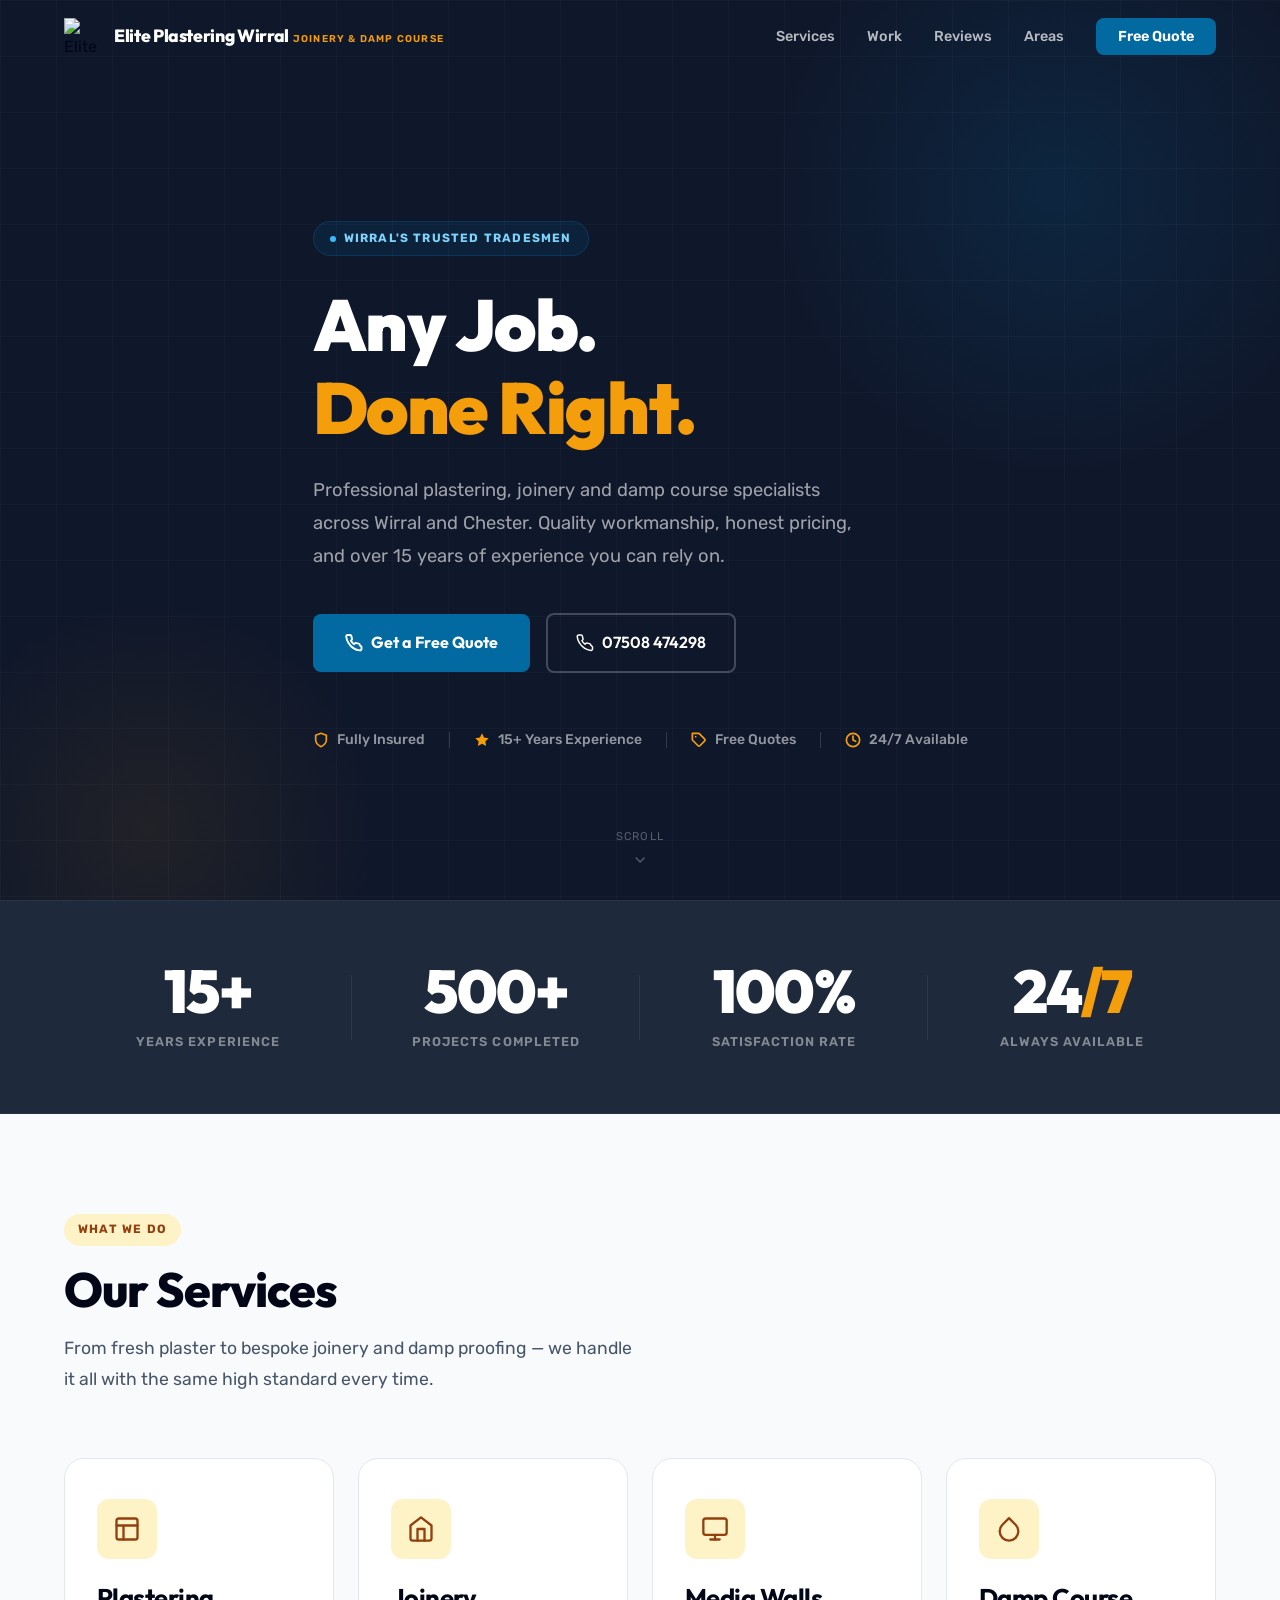
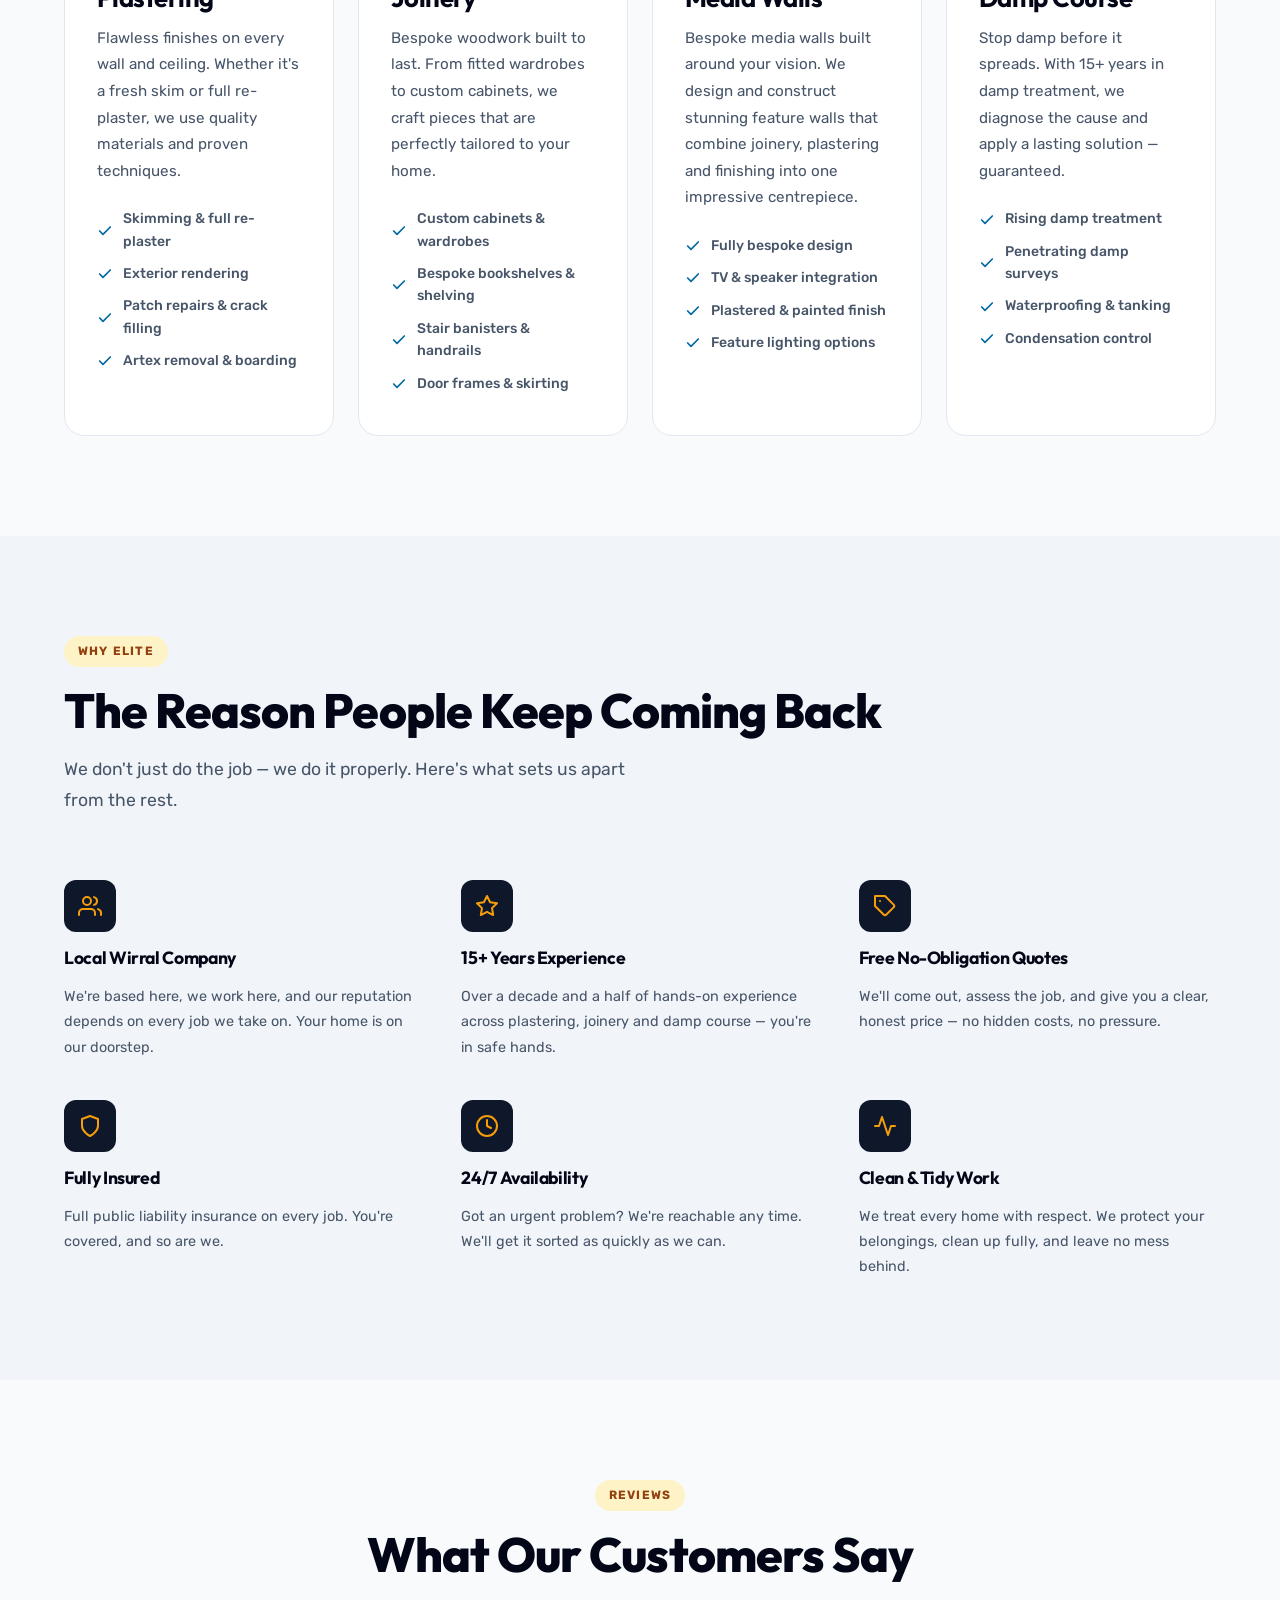
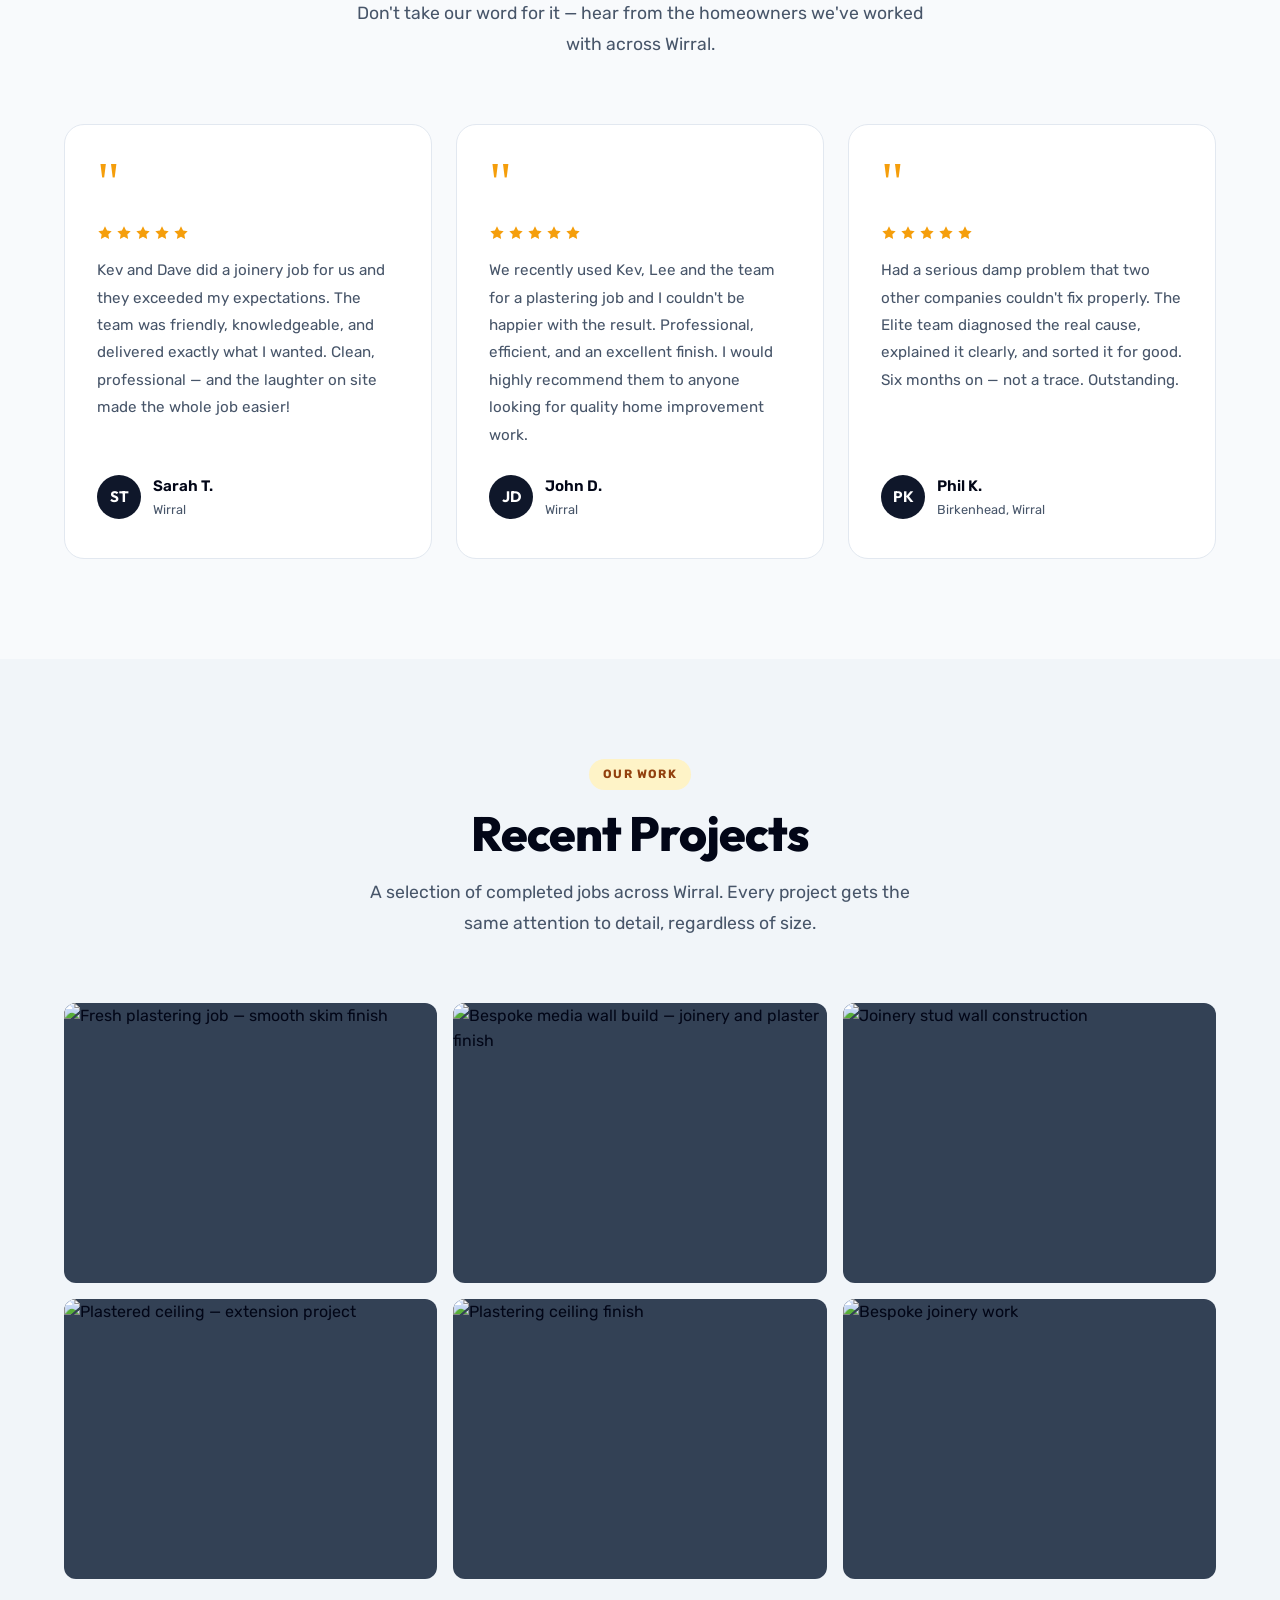
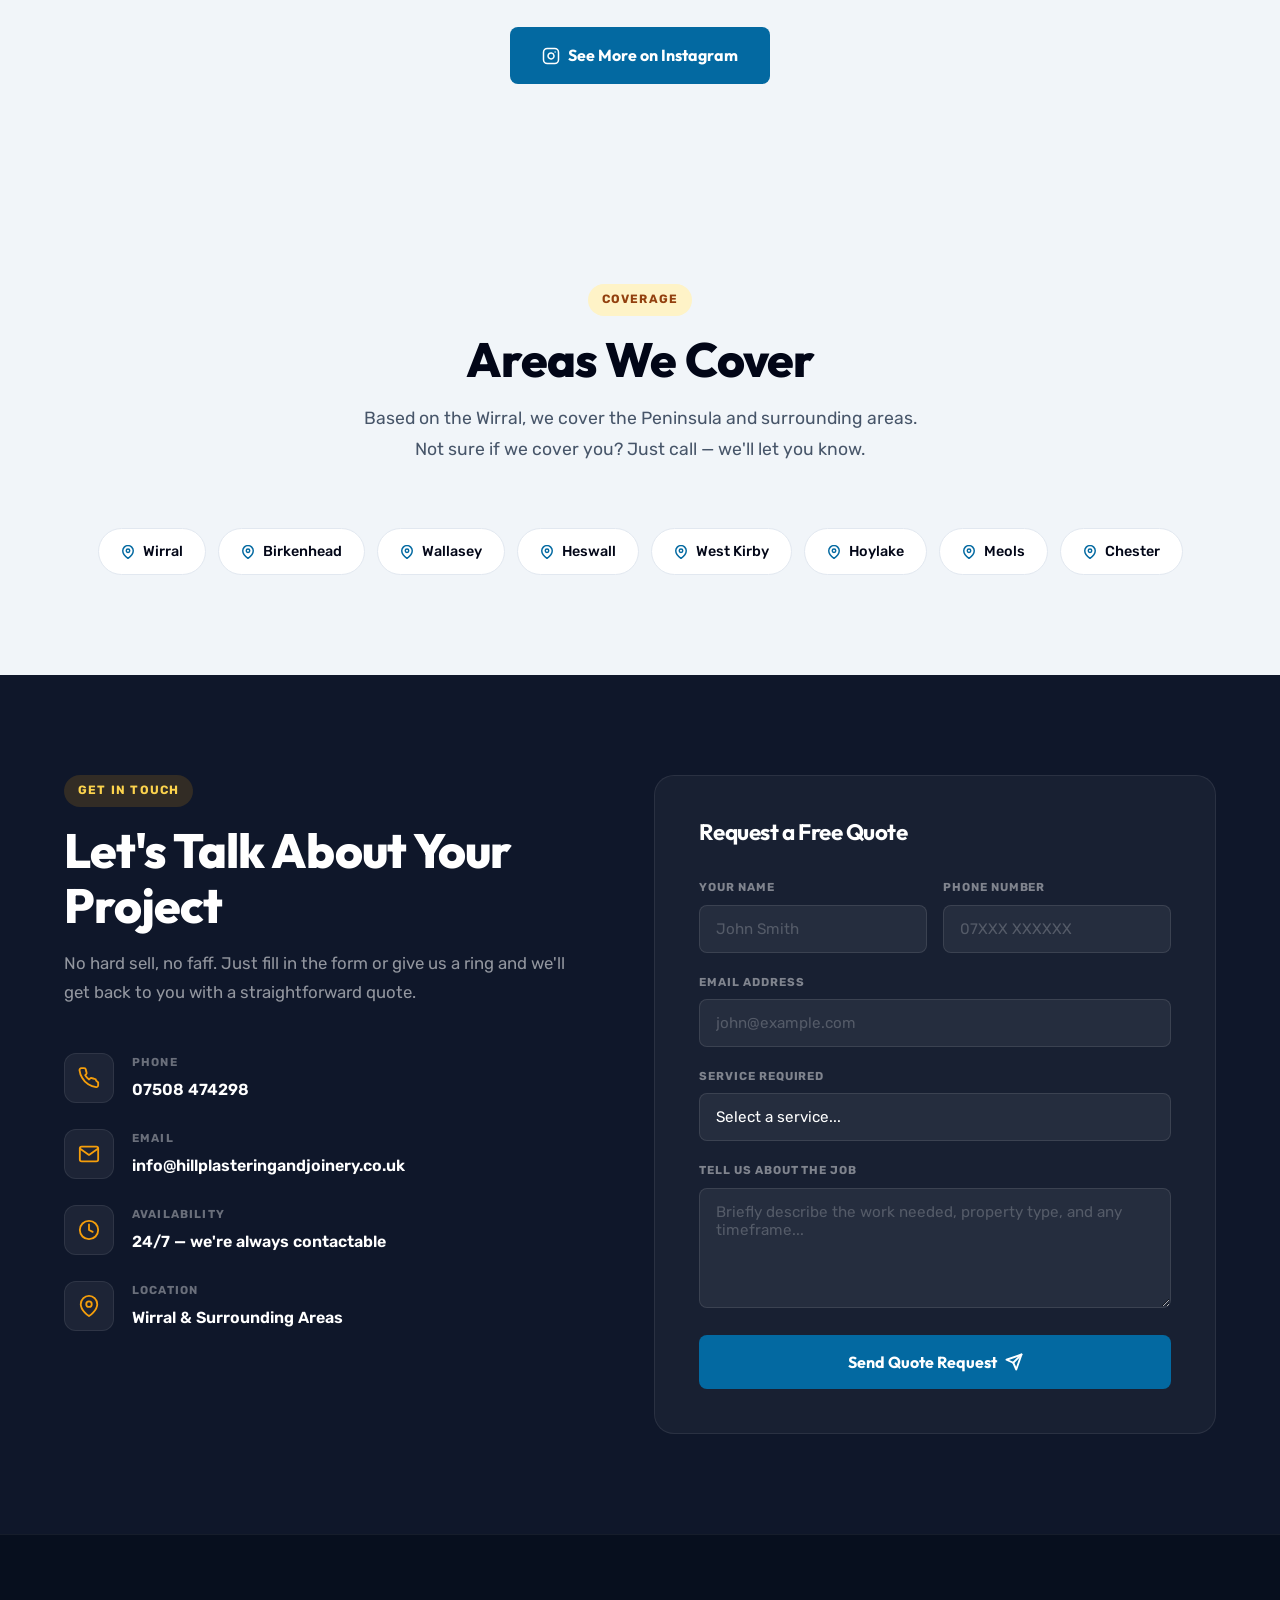
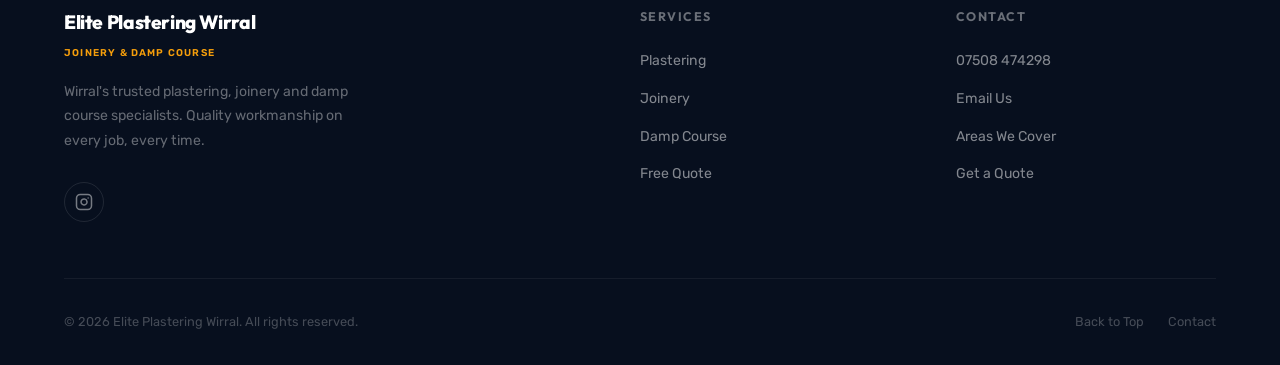
==== commit 2de51e36: "Add 8 area SEO pages + area CSS + link area chips from homepage" ====
--- a/index.html
+++ b/index.html
@@ -579,42 +579,38 @@
         </div>
 
         <div class="areas-chips" role="list">
-          <span class="area-chip reveal d1" role="listitem">
+          <a href="areas/wirral.html" class="area-chip reveal d1" role="listitem">
             <svg width="14" height="14" viewBox="0 0 24 24" fill="none" stroke="currentColor" stroke-width="2.5" stroke-linecap="round" stroke-linejoin="round" aria-hidden="true"><path d="M21 10c0 7-9 13-9 13s-9-6-9-13a9 9 0 0 1 18 0z"/><circle cx="12" cy="10" r="3"/></svg>
             Wirral
-          </span>
-          <span class="area-chip reveal d2" role="listitem">
+          </a>
+          <a href="areas/birkenhead.html" class="area-chip reveal d2" role="listitem">
             <svg width="14" height="14" viewBox="0 0 24 24" fill="none" stroke="currentColor" stroke-width="2.5" stroke-linecap="round" stroke-linejoin="round" aria-hidden="true"><path d="M21 10c0 7-9 13-9 13s-9-6-9-13a9 9 0 0 1 18 0z"/><circle cx="12" cy="10" r="3"/></svg>
             Birkenhead
-          </span>
-          <span class="area-chip reveal d3" role="listitem">
+          </a>
+          <a href="areas/wallasey.html" class="area-chip reveal d3" role="listitem">
             <svg width="14" height="14" viewBox="0 0 24 24" fill="none" stroke="currentColor" stroke-width="2.5" stroke-linecap="round" stroke-linejoin="round" aria-hidden="true"><path d="M21 10c0 7-9 13-9 13s-9-6-9-13a9 9 0 0 1 18 0z"/><circle cx="12" cy="10" r="3"/></svg>
             Wallasey
-          </span>
-          <span class="area-chip reveal d4" role="listitem">
+          </a>
+          <a href="areas/heswall.html" class="area-chip reveal d4" role="listitem">
             <svg width="14" height="14" viewBox="0 0 24 24" fill="none" stroke="currentColor" stroke-width="2.5" stroke-linecap="round" stroke-linejoin="round" aria-hidden="true"><path d="M21 10c0 7-9 13-9 13s-9-6-9-13a9 9 0 0 1 18 0z"/><circle cx="12" cy="10" r="3"/></svg>
             Heswall
-          </span>
-          <span class="area-chip reveal d5" role="listitem">
+          </a>
+          <a href="areas/west-kirby.html" class="area-chip reveal d5" role="listitem">
             <svg width="14" height="14" viewBox="0 0 24 24" fill="none" stroke="currentColor" stroke-width="2.5" stroke-linecap="round" stroke-linejoin="round" aria-hidden="true"><path d="M21 10c0 7-9 13-9 13s-9-6-9-13a9 9 0 0 1 18 0z"/><circle cx="12" cy="10" r="3"/></svg>
             West Kirby
-          </span>
-          <span class="area-chip reveal d6" role="listitem">
+          </a>
+          <a href="areas/hoylake.html" class="area-chip reveal d6" role="listitem">
             <svg width="14" height="14" viewBox="0 0 24 24" fill="none" stroke="currentColor" stroke-width="2.5" stroke-linecap="round" stroke-linejoin="round" aria-hidden="true"><path d="M21 10c0 7-9 13-9 13s-9-6-9-13a9 9 0 0 1 18 0z"/><circle cx="12" cy="10" r="3"/></svg>
             Hoylake
-          </span>
-          <span class="area-chip reveal d1" role="listitem">
+          </a>
+          <a href="areas/meols.html" class="area-chip reveal d1" role="listitem">
             <svg width="14" height="14" viewBox="0 0 24 24" fill="none" stroke="currentColor" stroke-width="2.5" stroke-linecap="round" stroke-linejoin="round" aria-hidden="true"><path d="M21 10c0 7-9 13-9 13s-9-6-9-13a9 9 0 0 1 18 0z"/><circle cx="12" cy="10" r="3"/></svg>
             Meols
-          </span>
-          <span class="area-chip reveal d2" role="listitem">
+          </a>
+          <a href="areas/chester.html" class="area-chip reveal d2" role="listitem">
             <svg width="14" height="14" viewBox="0 0 24 24" fill="none" stroke="currentColor" stroke-width="2.5" stroke-linecap="round" stroke-linejoin="round" aria-hidden="true"><path d="M21 10c0 7-9 13-9 13s-9-6-9-13a9 9 0 0 1 18 0z"/><circle cx="12" cy="10" r="3"/></svg>
             Chester
-          </span>
-          <span class="area-chip reveal d3" role="listitem">
-            <svg width="14" height="14" viewBox="0 0 24 24" fill="none" stroke="currentColor" stroke-width="2.5" stroke-linecap="round" stroke-linejoin="round" aria-hidden="true"><path d="M21 10c0 7-9 13-9 13s-9-6-9-13a9 9 0 0 1 18 0z"/><circle cx="12" cy="10" r="3"/></svg>
-            &amp; Surrounding Areas
-          </span>
+          </a>
         </div>
       </div>
     </section>
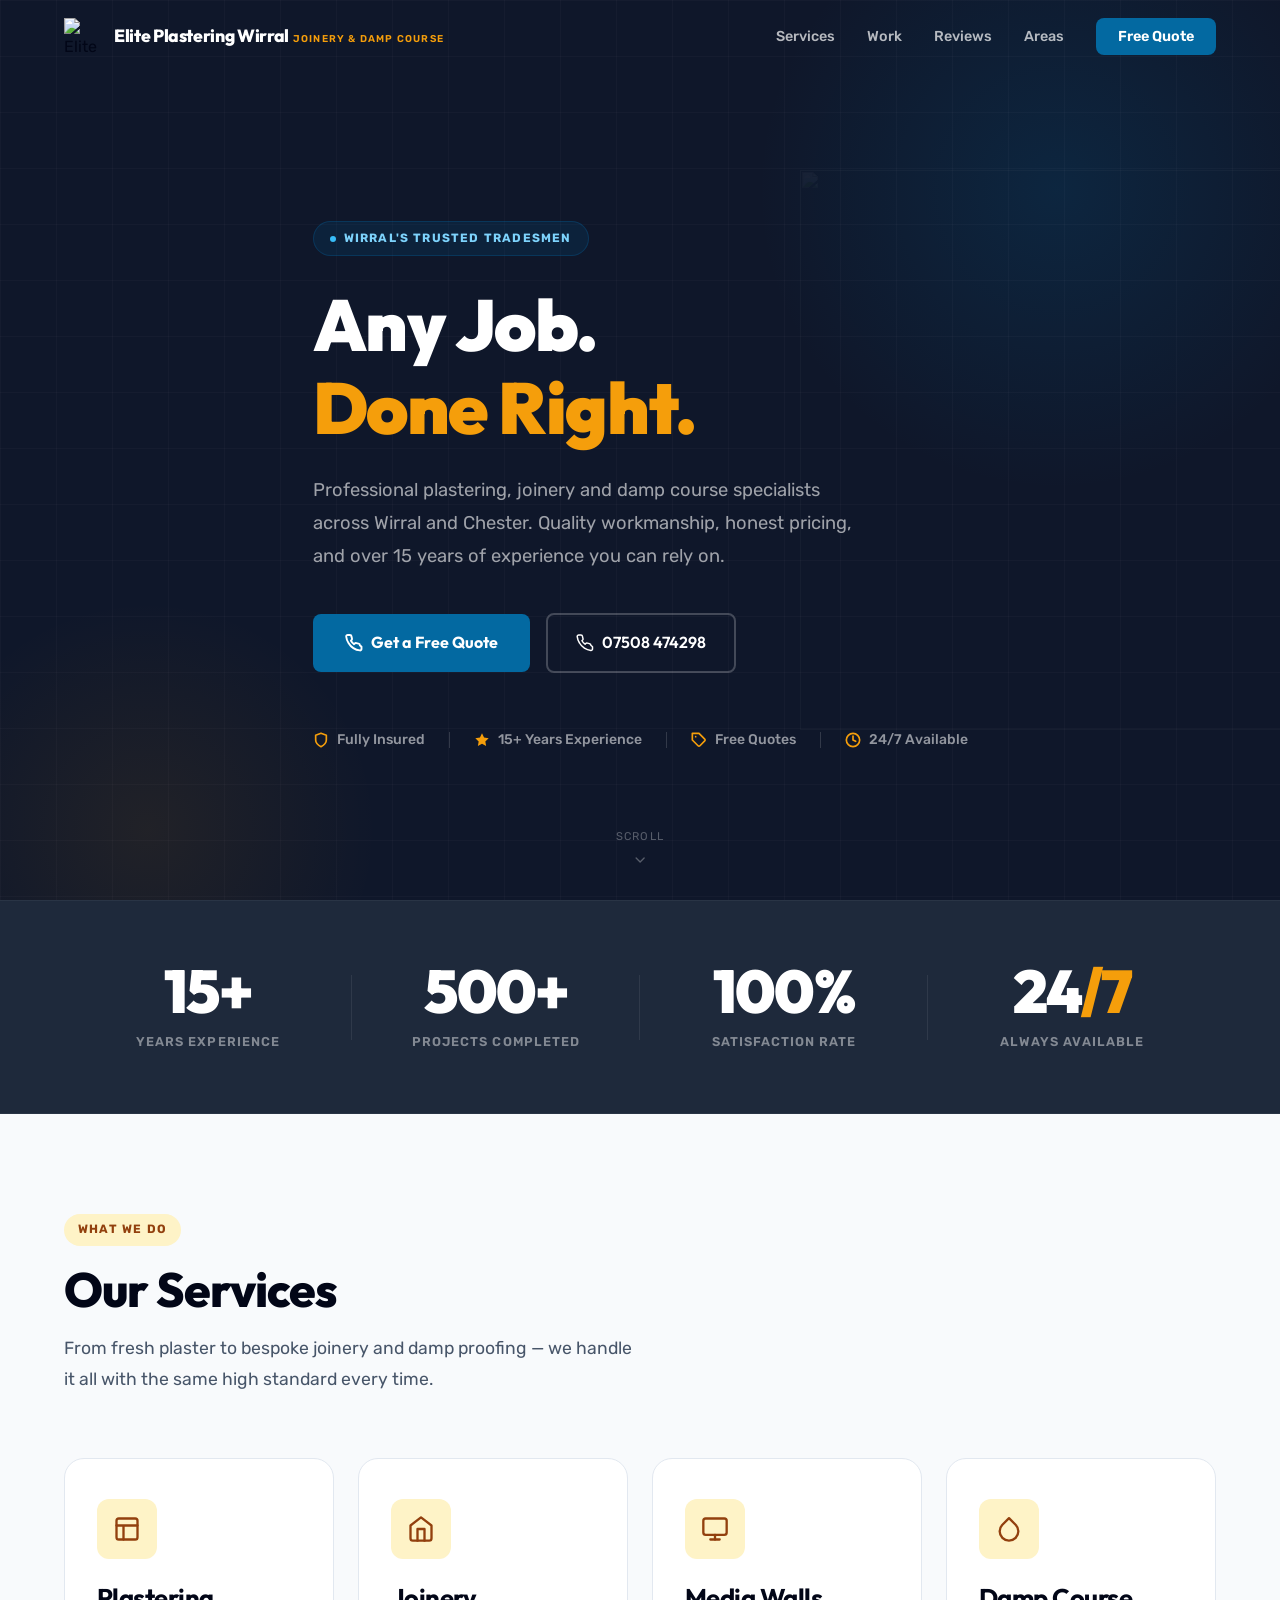
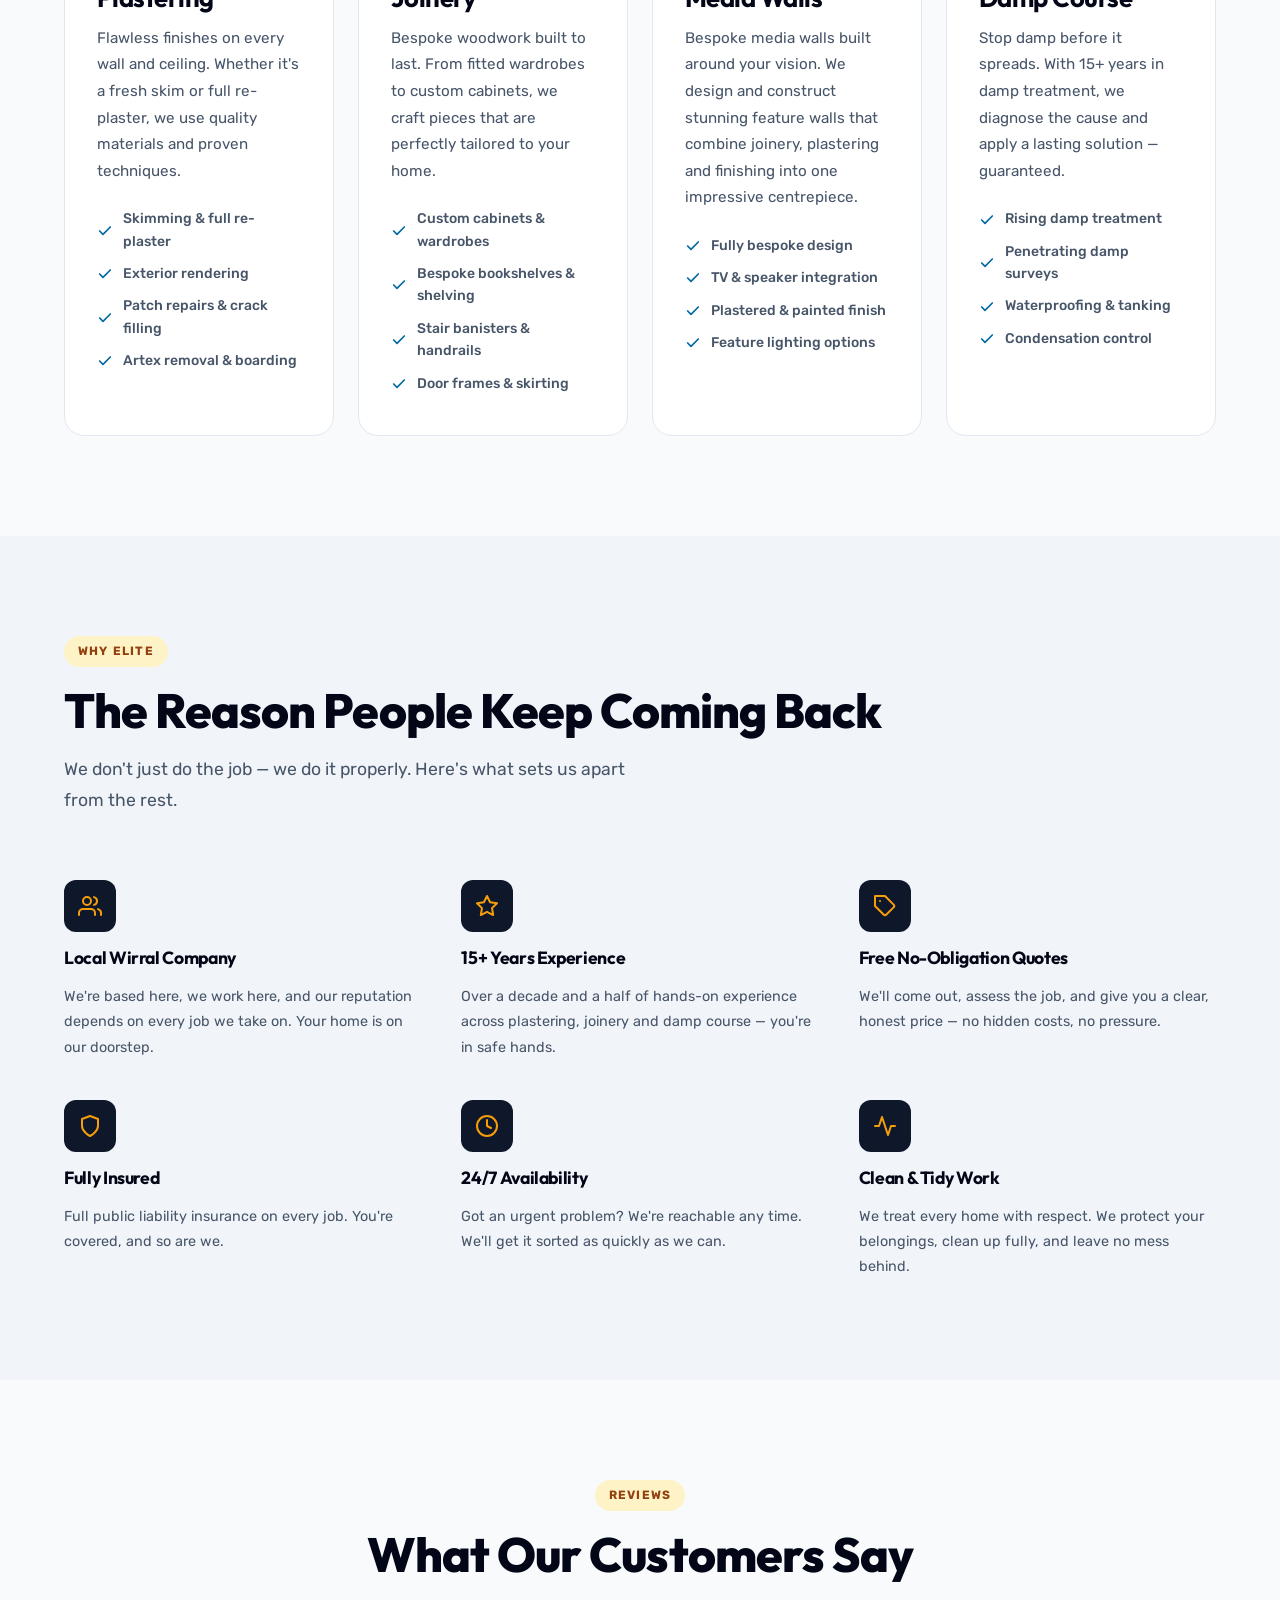
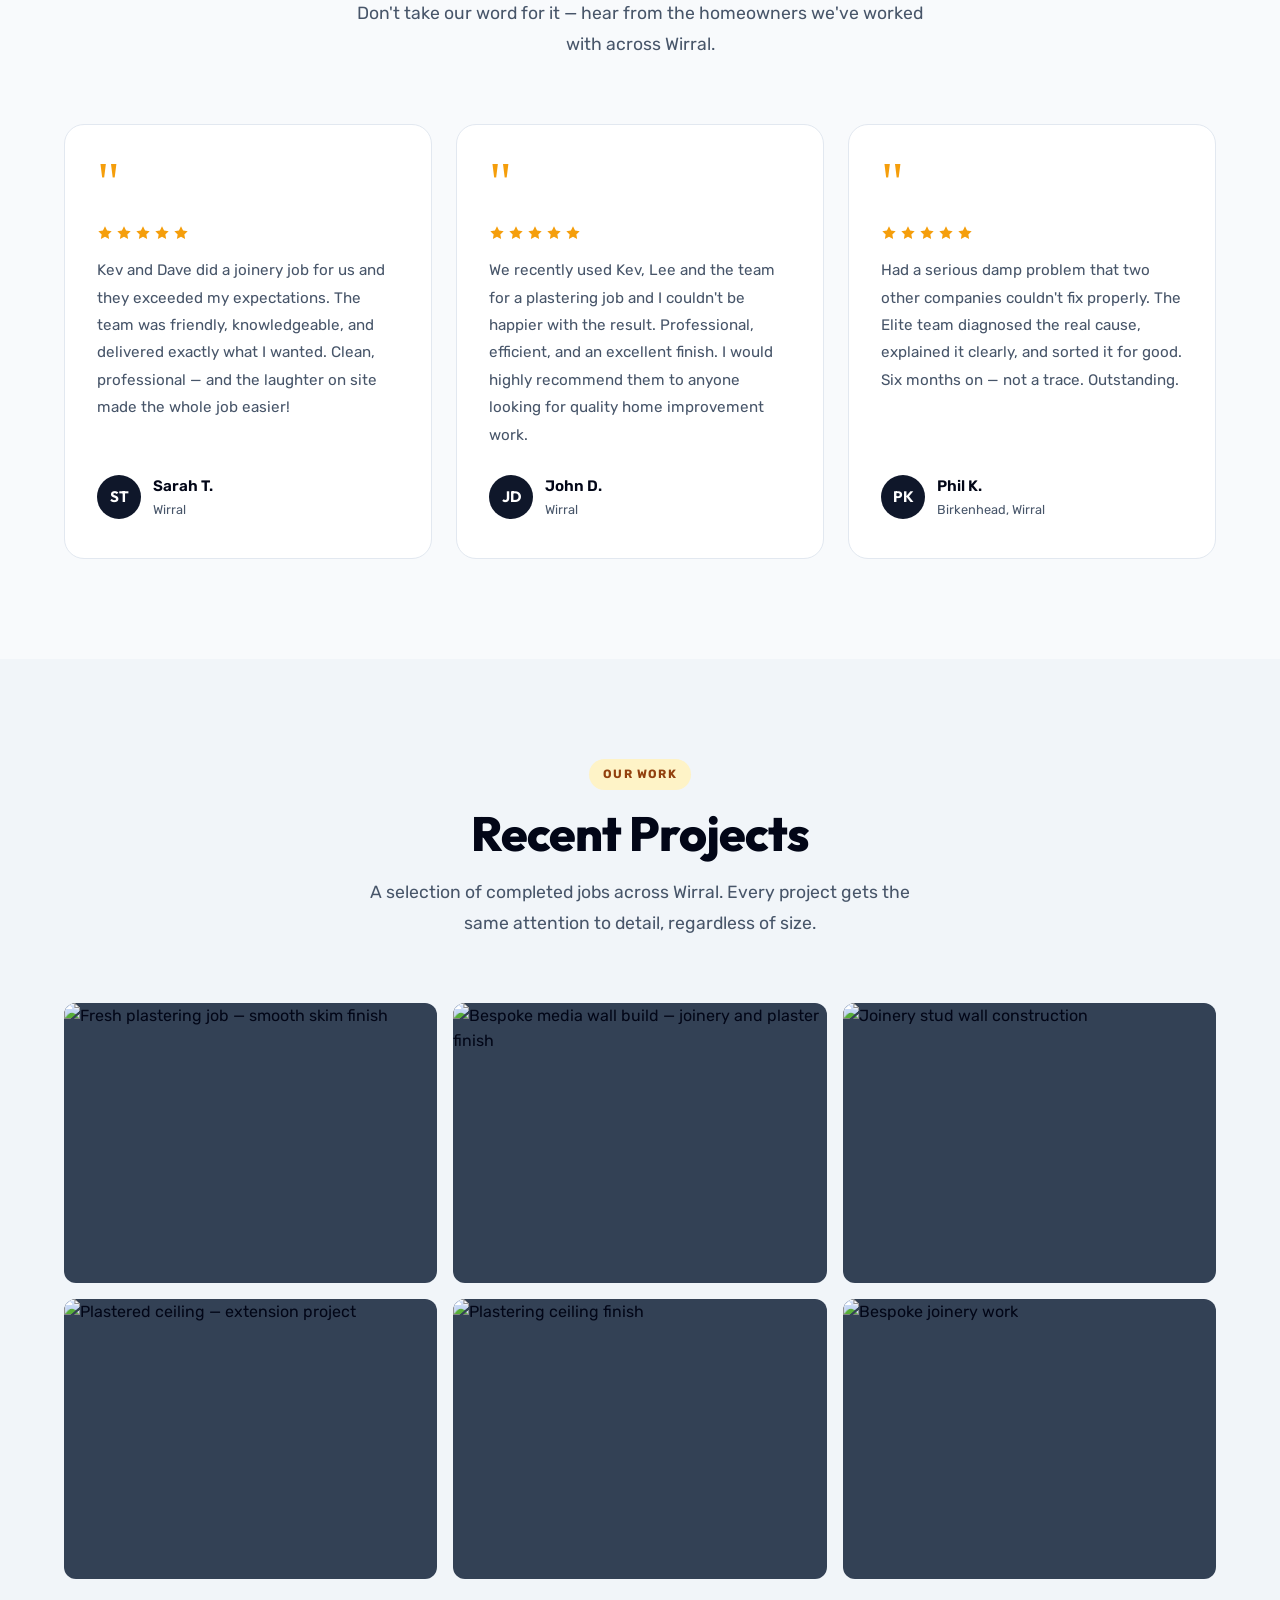
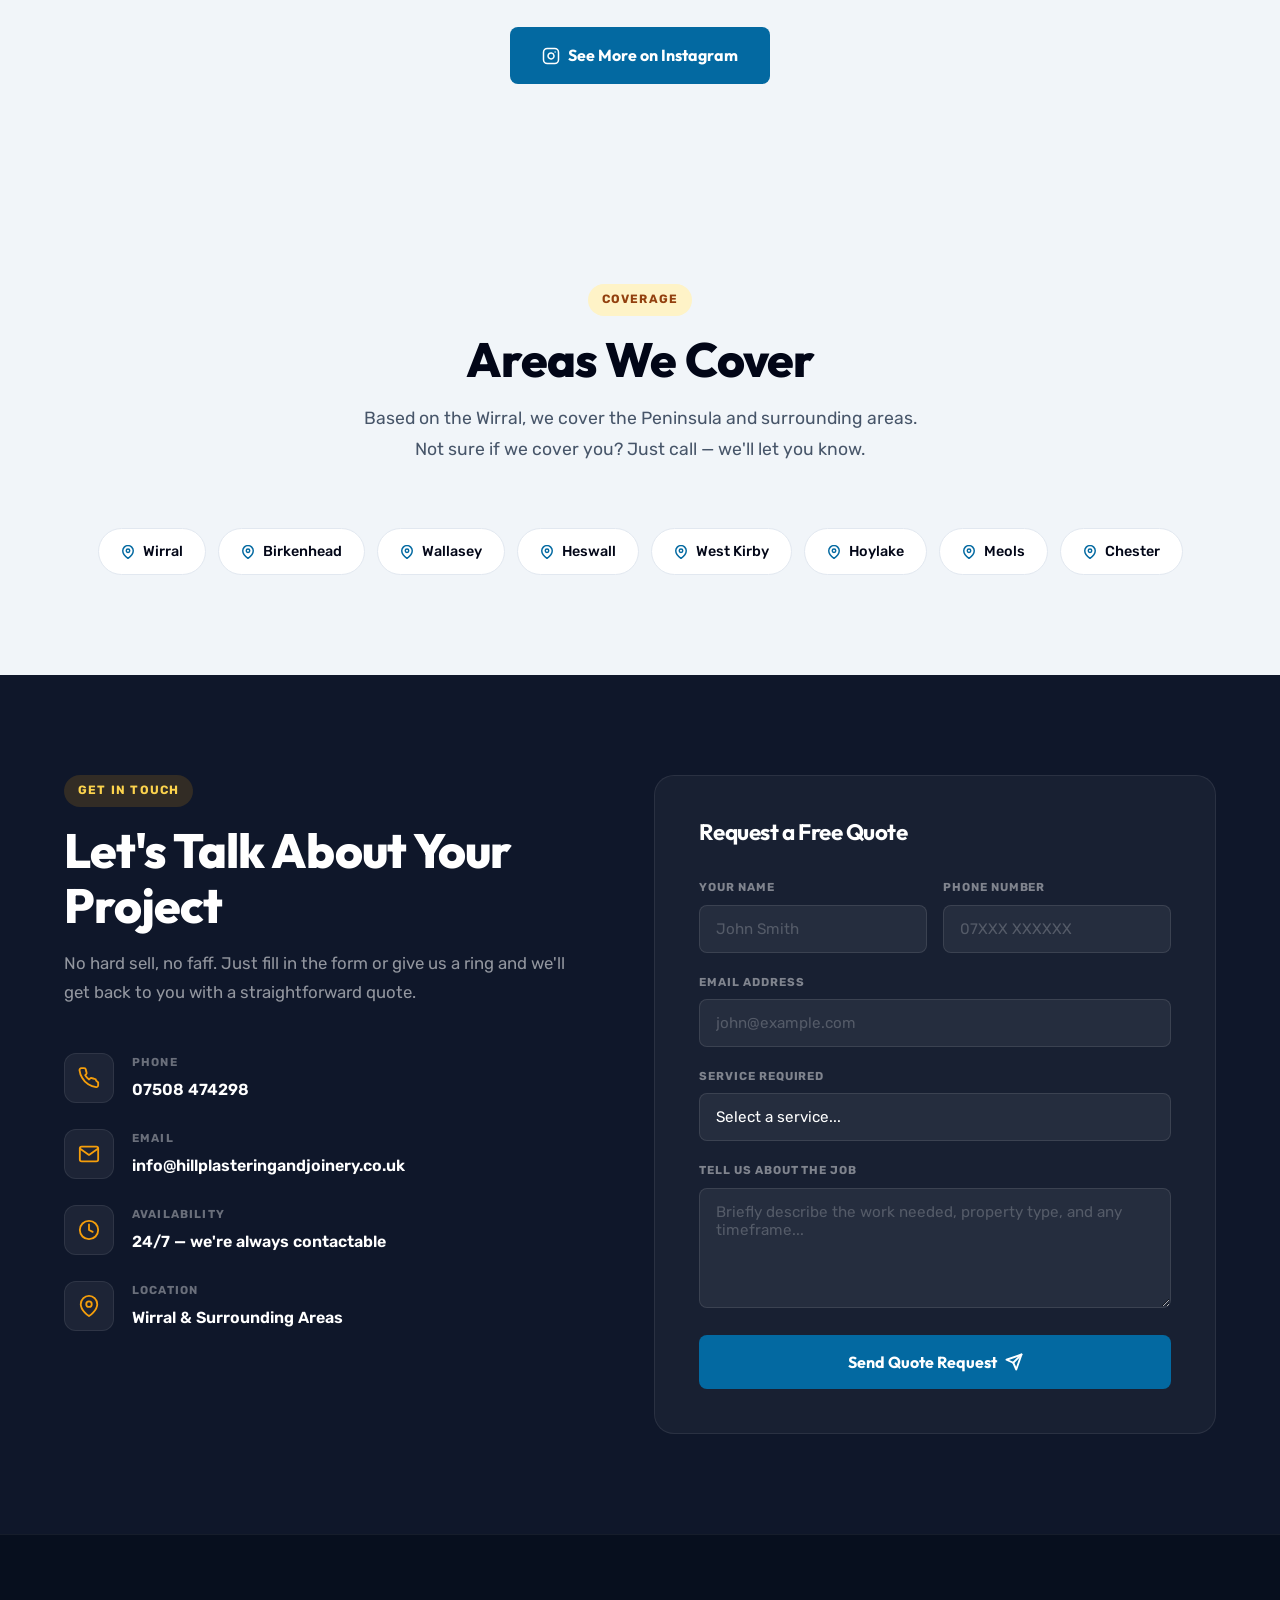
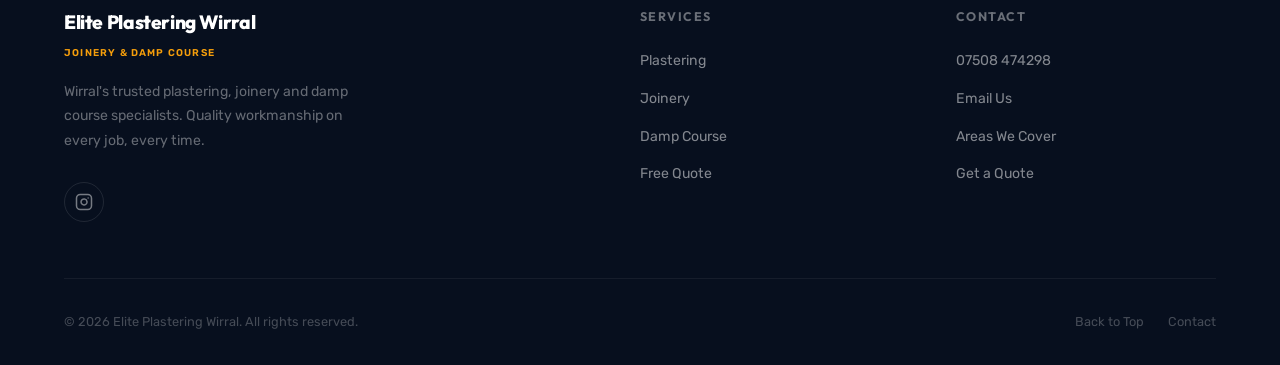
==== commit fe9b2841: "Add rotating logo watermark to hero background" ====
--- a/index.html
+++ b/index.html
@@ -138,6 +138,7 @@
     <section class="hero" id="hero" aria-label="Hero">
       <div class="hero-bg">
         <div class="hero-grid"></div>
+        <img src="https://static.wixstatic.com/media/83a797_c8249e8d40c14e8da410e8919b6bafe1~mv2.png" alt="" class="hero-watermark" aria-hidden="true" />
       </div>
 
       <div class="container">
--- a/css/style.css
+++ b/css/style.css
@@ -230,6 +230,25 @@
   background-size: 56px 56px;
 }
 
+.hero-watermark {
+  position: absolute;
+  right: -80px;
+  top: 50%;
+  transform: translateY(-50%);
+  width: 560px;
+  height: 560px;
+  object-fit: contain;
+  opacity: 0.04;
+  animation: watermarkSpin 40s linear infinite;
+  pointer-events: none;
+  user-select: none;
+}
+
+@keyframes watermarkSpin {
+  from { transform: translateY(-50%) rotate(0deg); }
+  to   { transform: translateY(-50%) rotate(360deg); }
+}
+
 .hero-content {
   position: relative;
   z-index: 1;
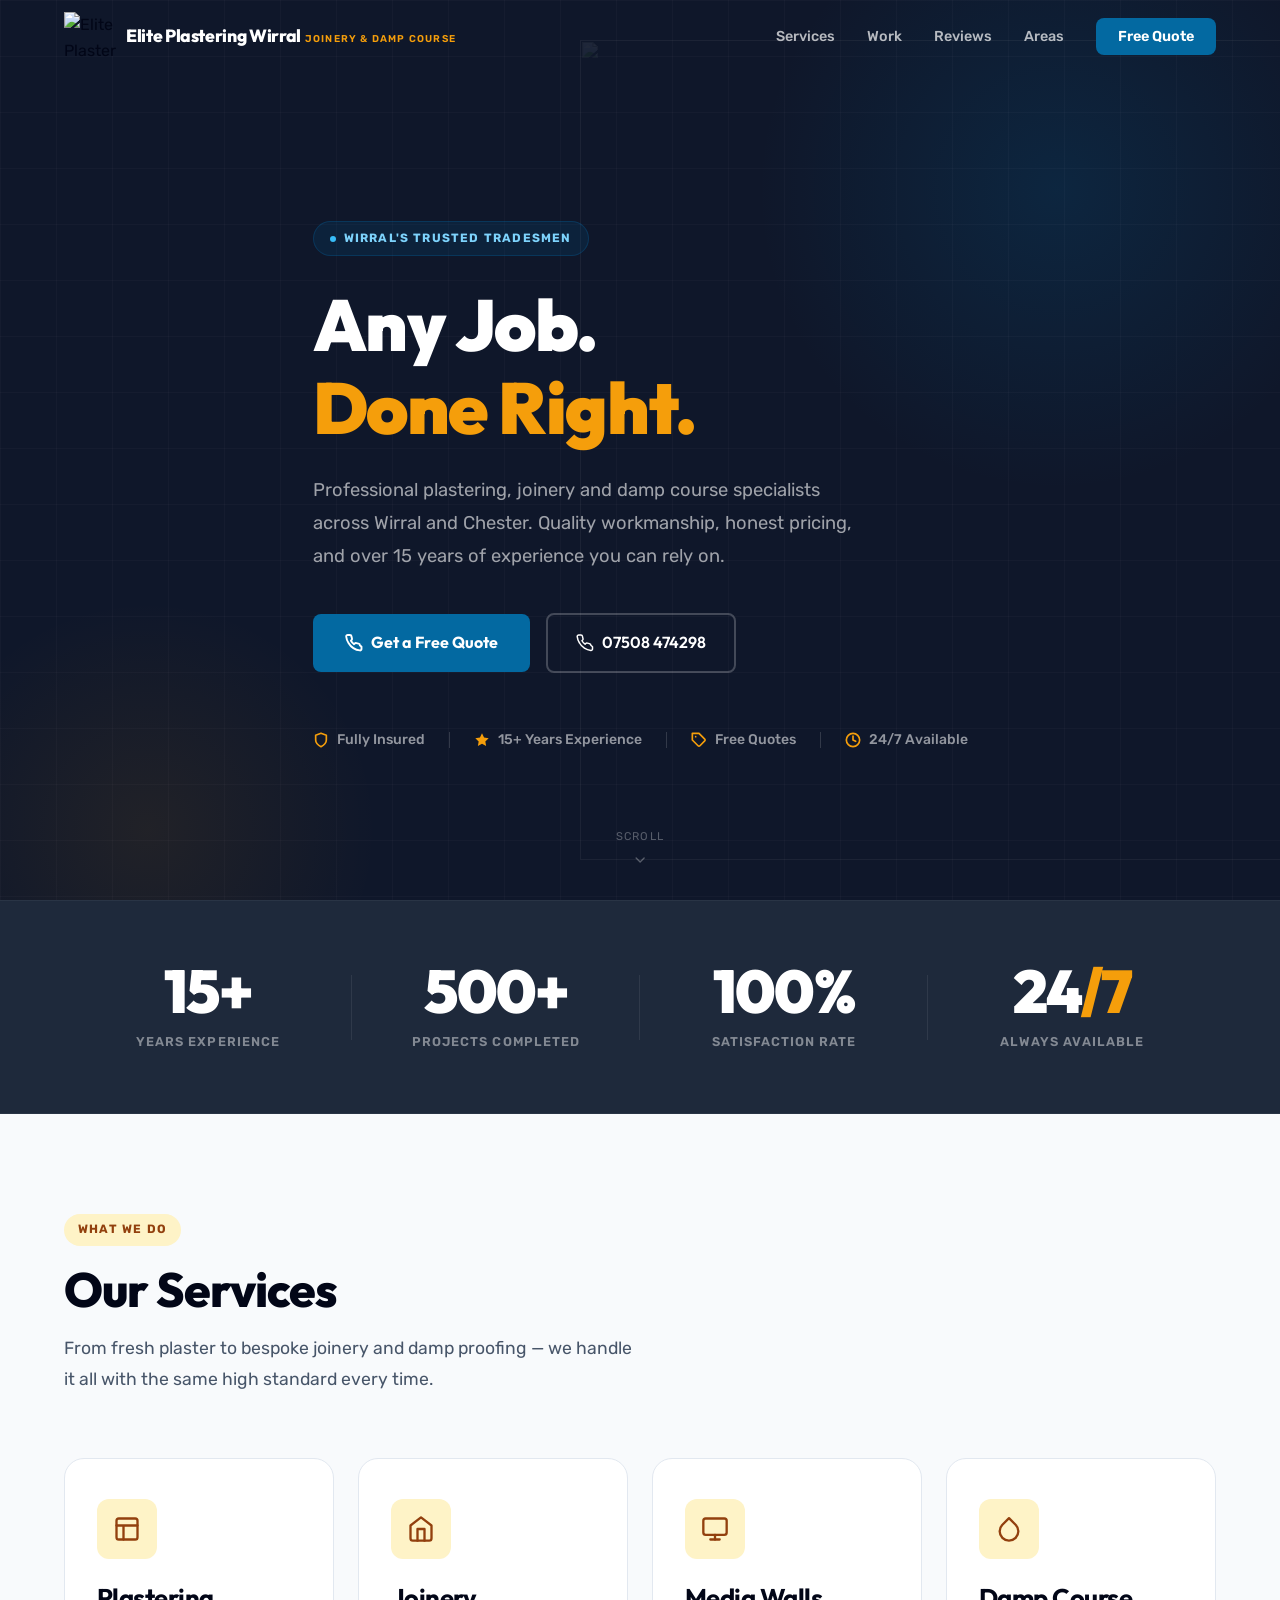
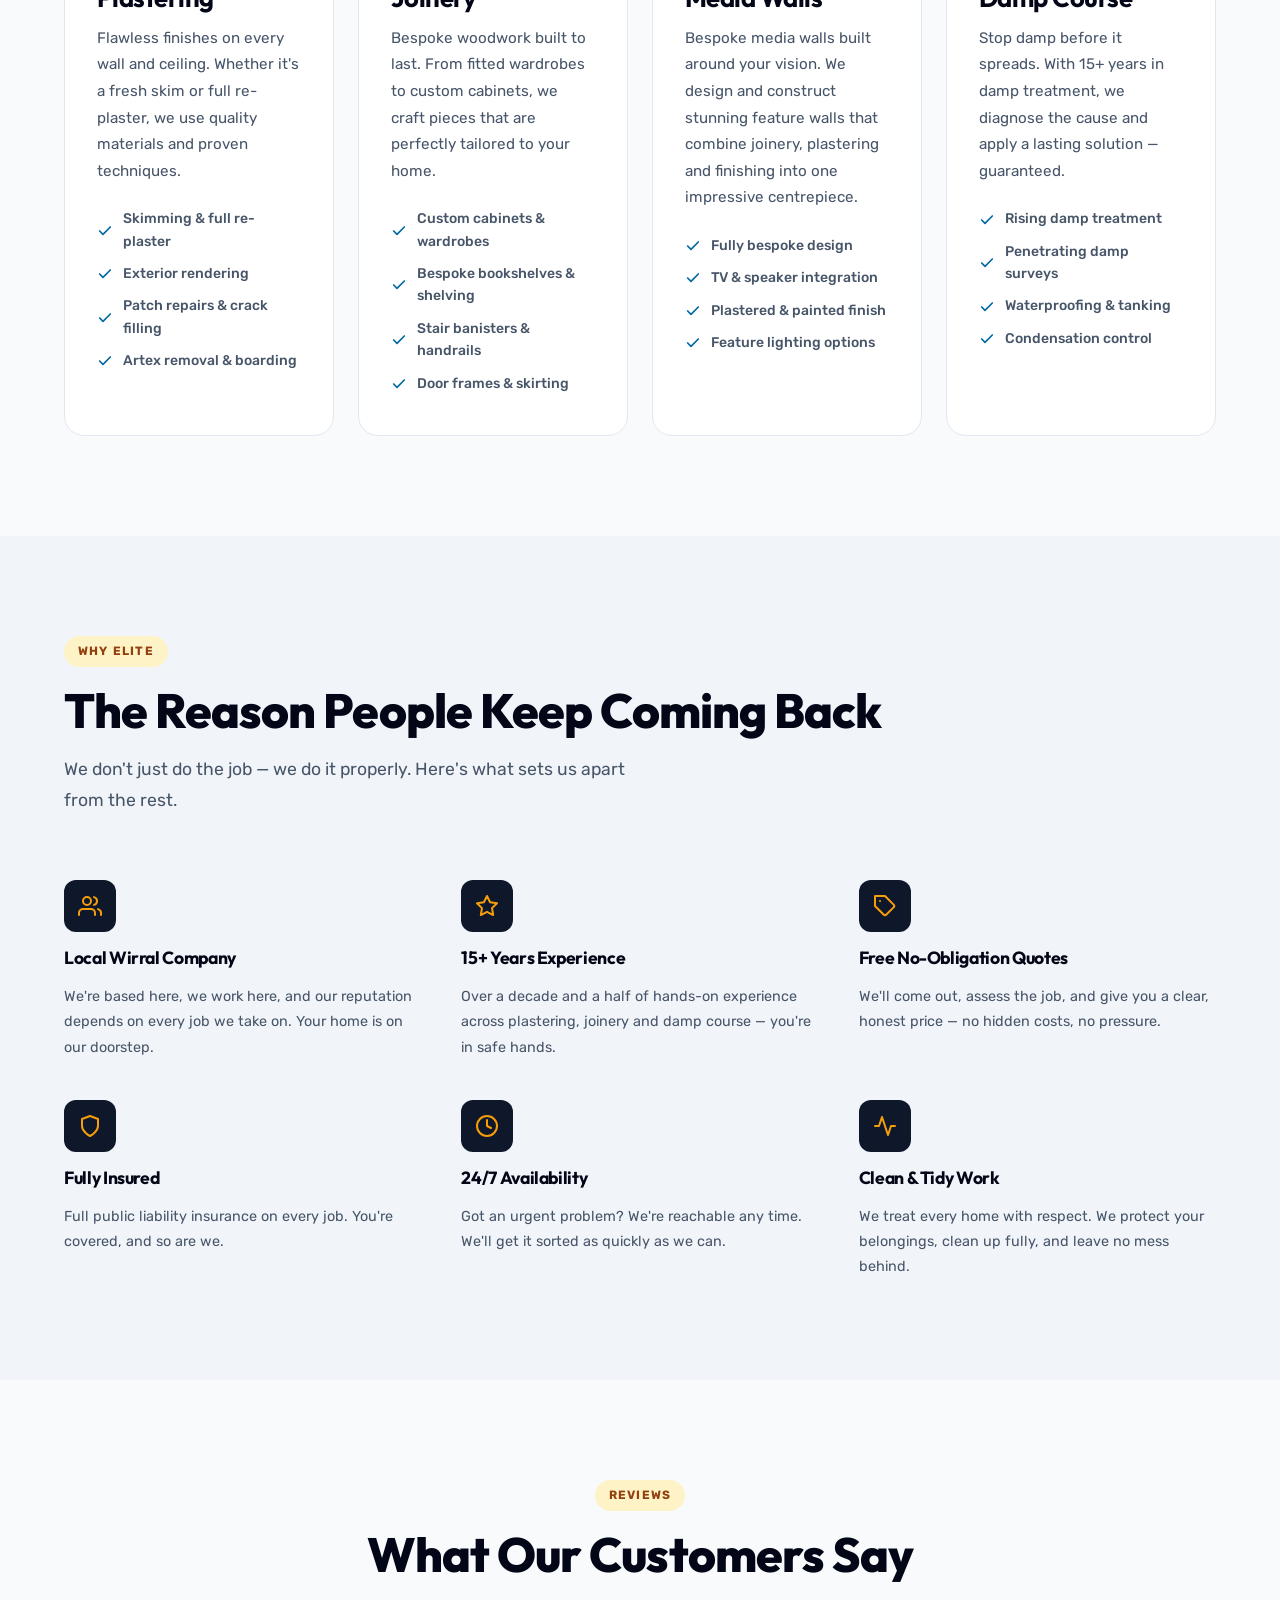
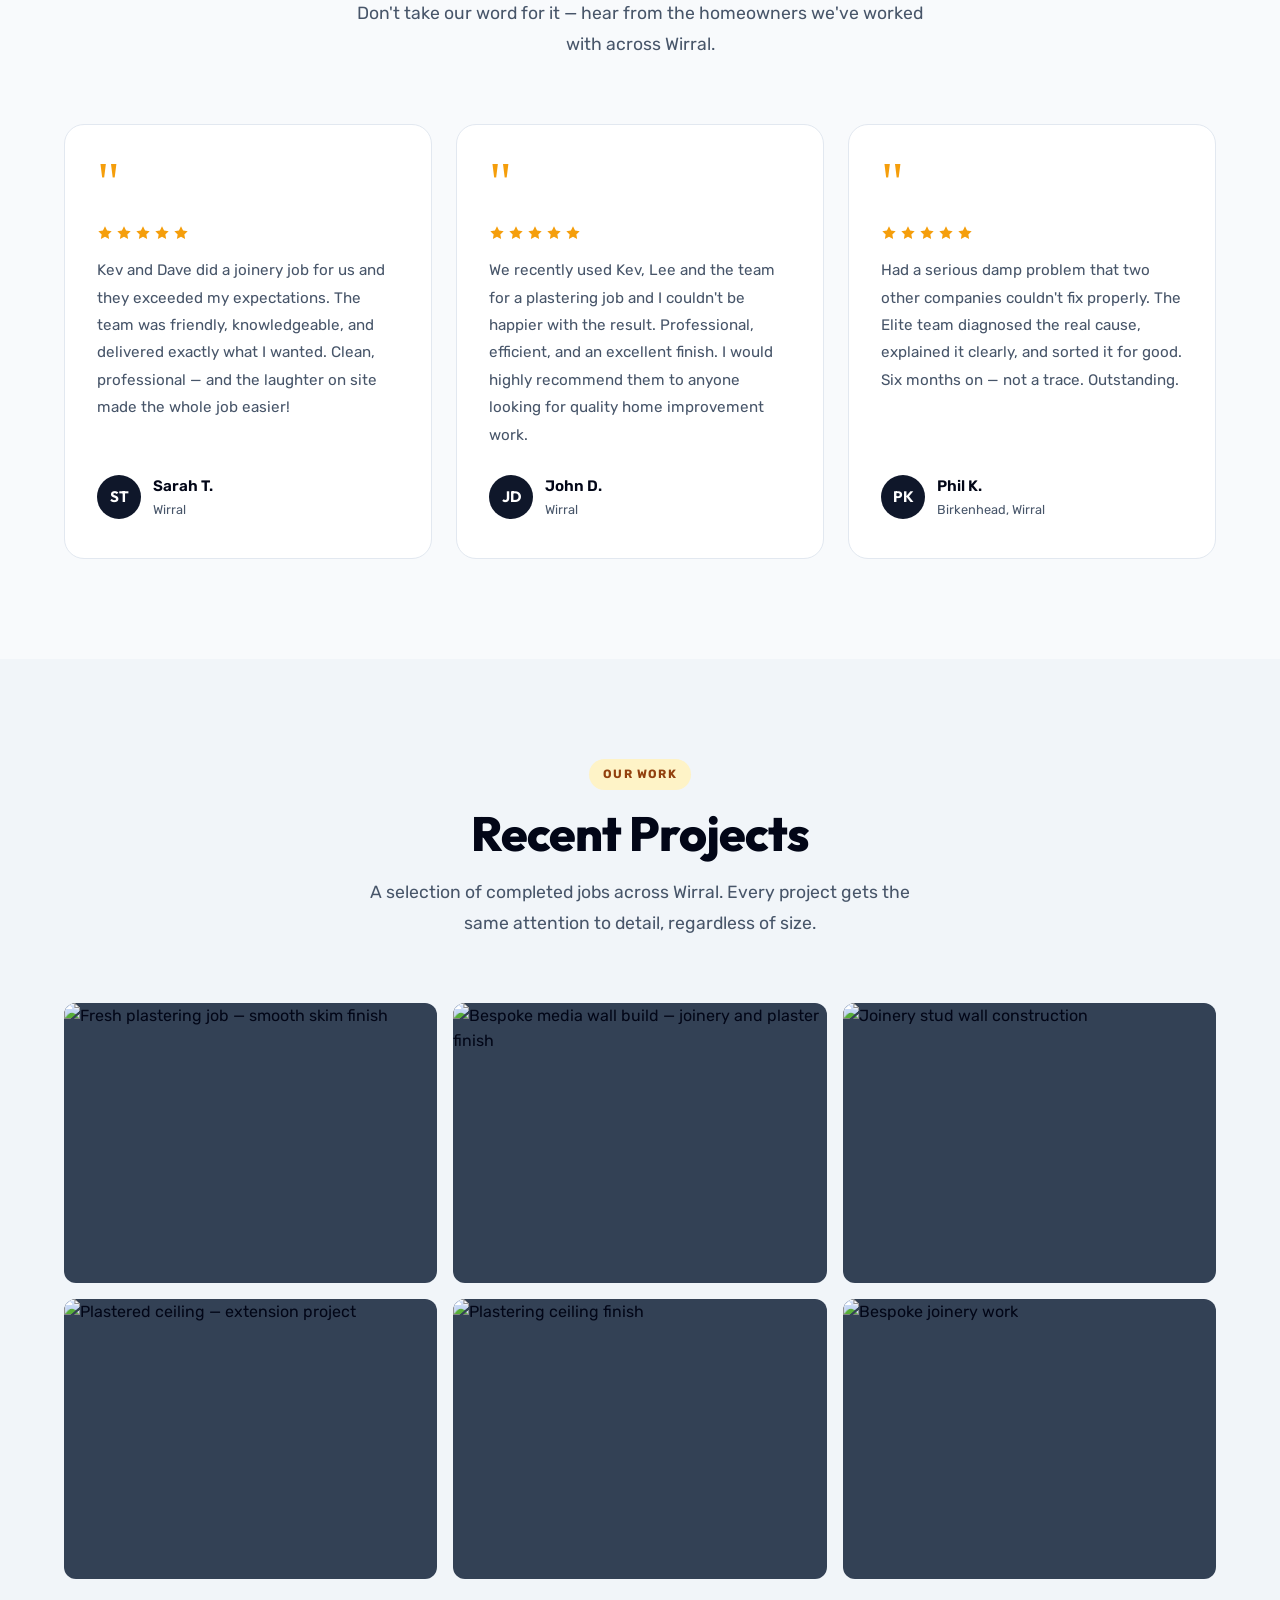
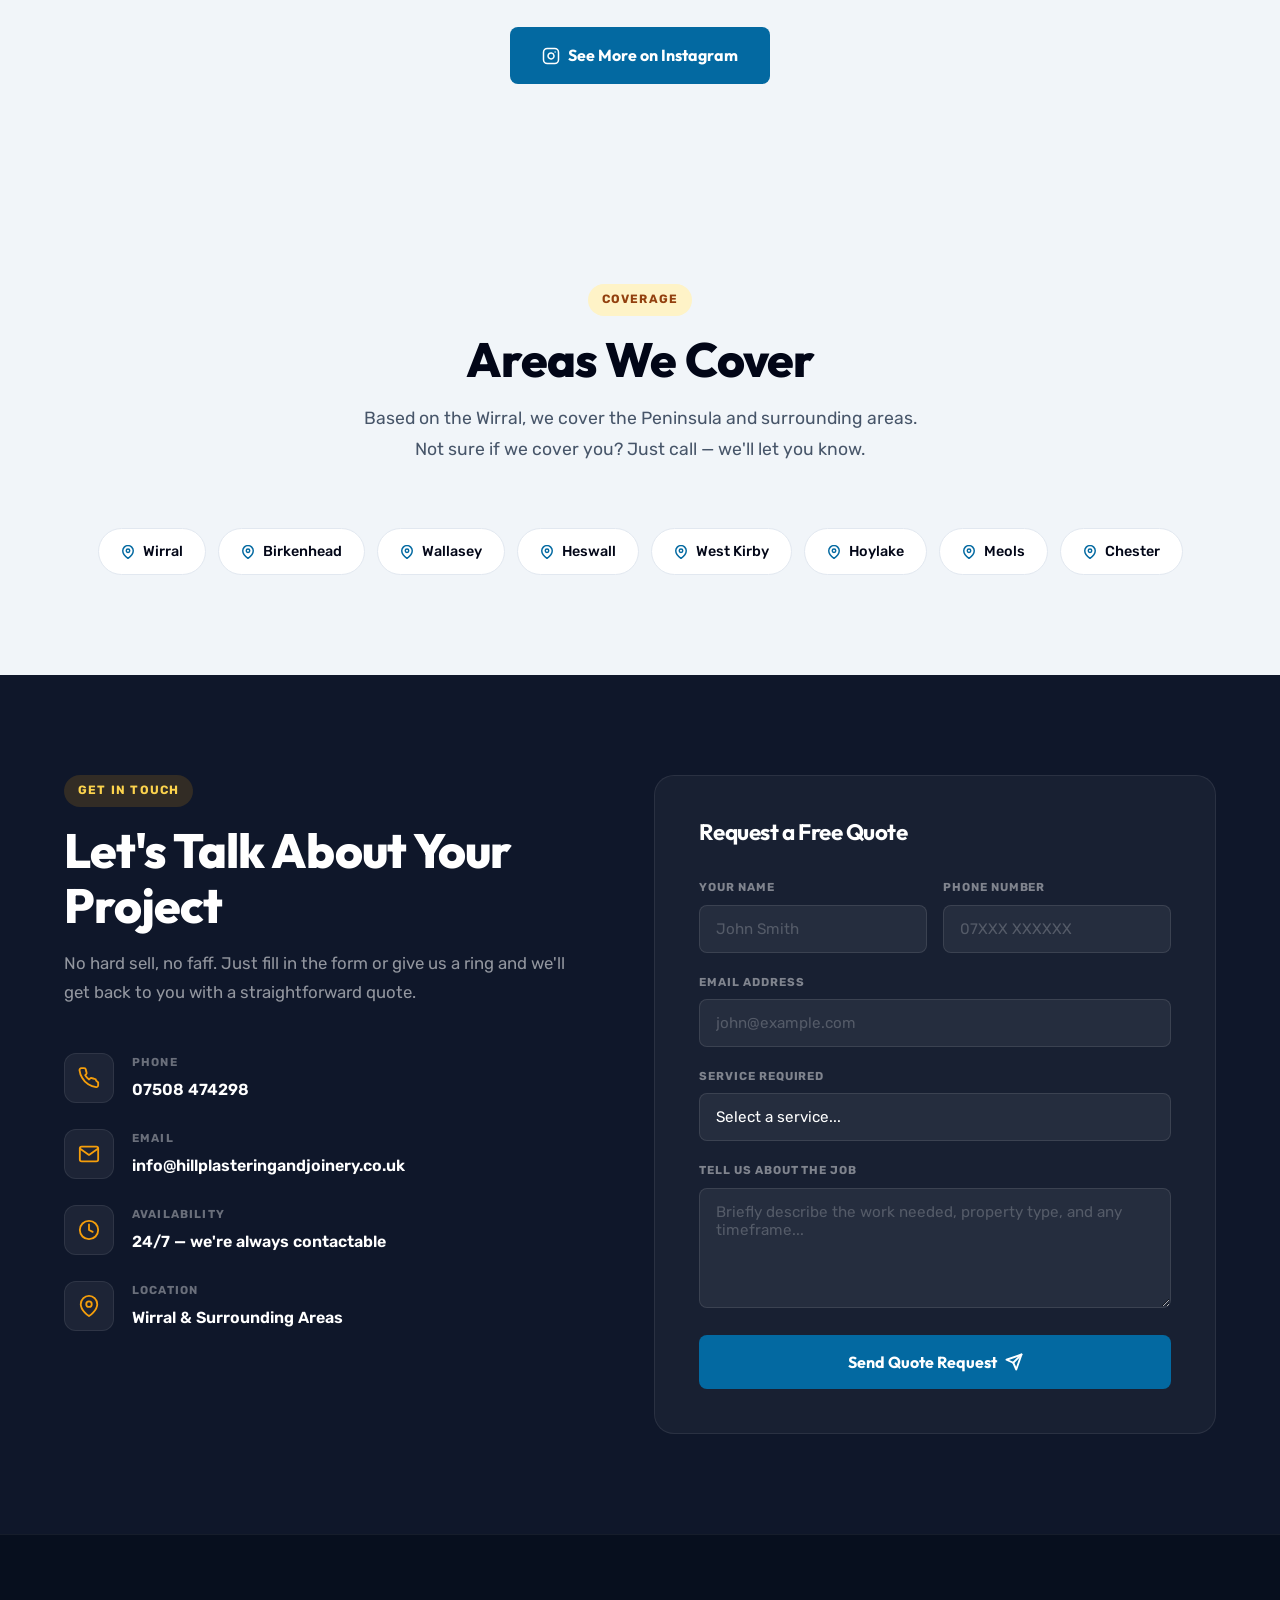
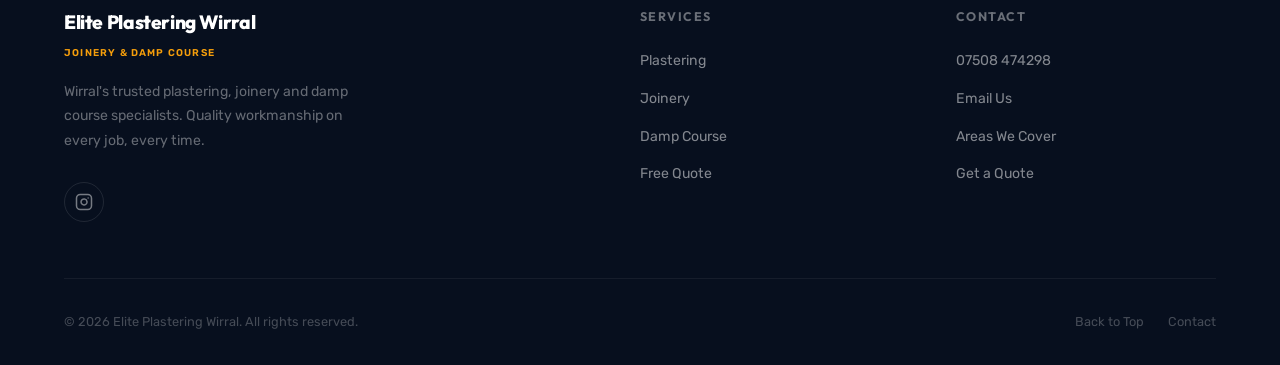
==== commit 87dbb32c: "Enlarge hero watermark and nav logo on desktop and mobile" ====
--- a/index.html
+++ b/index.html
@@ -106,7 +106,7 @@
     <nav class="nav" role="navigation" aria-label="Main navigation">
       <div class="nav-inner">
         <a href="#" class="nav-logo" aria-label="Elite Plastering Wirral — home">
-          <img src="https://static.wixstatic.com/media/83a797_c8249e8d40c14e8da410e8919b6bafe1~mv2.png" alt="Elite Plastering Wirral logo" class="nav-logo-img" width="40" height="36" loading="eager" />
+          <img src="https://static.wixstatic.com/media/83a797_c8249e8d40c14e8da410e8919b6bafe1~mv2.png" alt="Elite Plastering Wirral logo" class="nav-logo-img" width="52" height="48" loading="eager" />
           <div>
             <span class="nav-logo-name">Elite Plastering Wirral</span>
             <span class="nav-logo-sub">Joinery &amp; Damp Course</span>
--- a/css/style.css
+++ b/css/style.css
@@ -232,21 +232,38 @@
 
 .hero-watermark {
   position: absolute;
-  right: -80px;
+  right: -120px;
   top: 50%;
   transform: translateY(-50%);
-  width: 560px;
-  height: 560px;
+  width: min(820px, 90vw);
+  height: min(820px, 90vw);
   object-fit: contain;
-  opacity: 0.04;
+  opacity: 0.07;
   animation: watermarkSpin 40s linear infinite;
   pointer-events: none;
   user-select: none;
 }
 
+@media (max-width: 768px) {
+  .hero-watermark {
+    right: auto;
+    left: 50%;
+    top: 50%;
+    width: min(520px, 110vw);
+    height: min(520px, 110vw);
+    opacity: 0.05;
+    animation: watermarkSpinMobile 40s linear infinite;
+  }
+}
+
 @keyframes watermarkSpin {
   from { transform: translateY(-50%) rotate(0deg); }
   to   { transform: translateY(-50%) rotate(360deg); }
+}
+
+@keyframes watermarkSpinMobile {
+  from { transform: translate(-50%, -50%) rotate(0deg); }
+  to   { transform: translate(-50%, -50%) rotate(360deg); }
 }
 
 .hero-content {
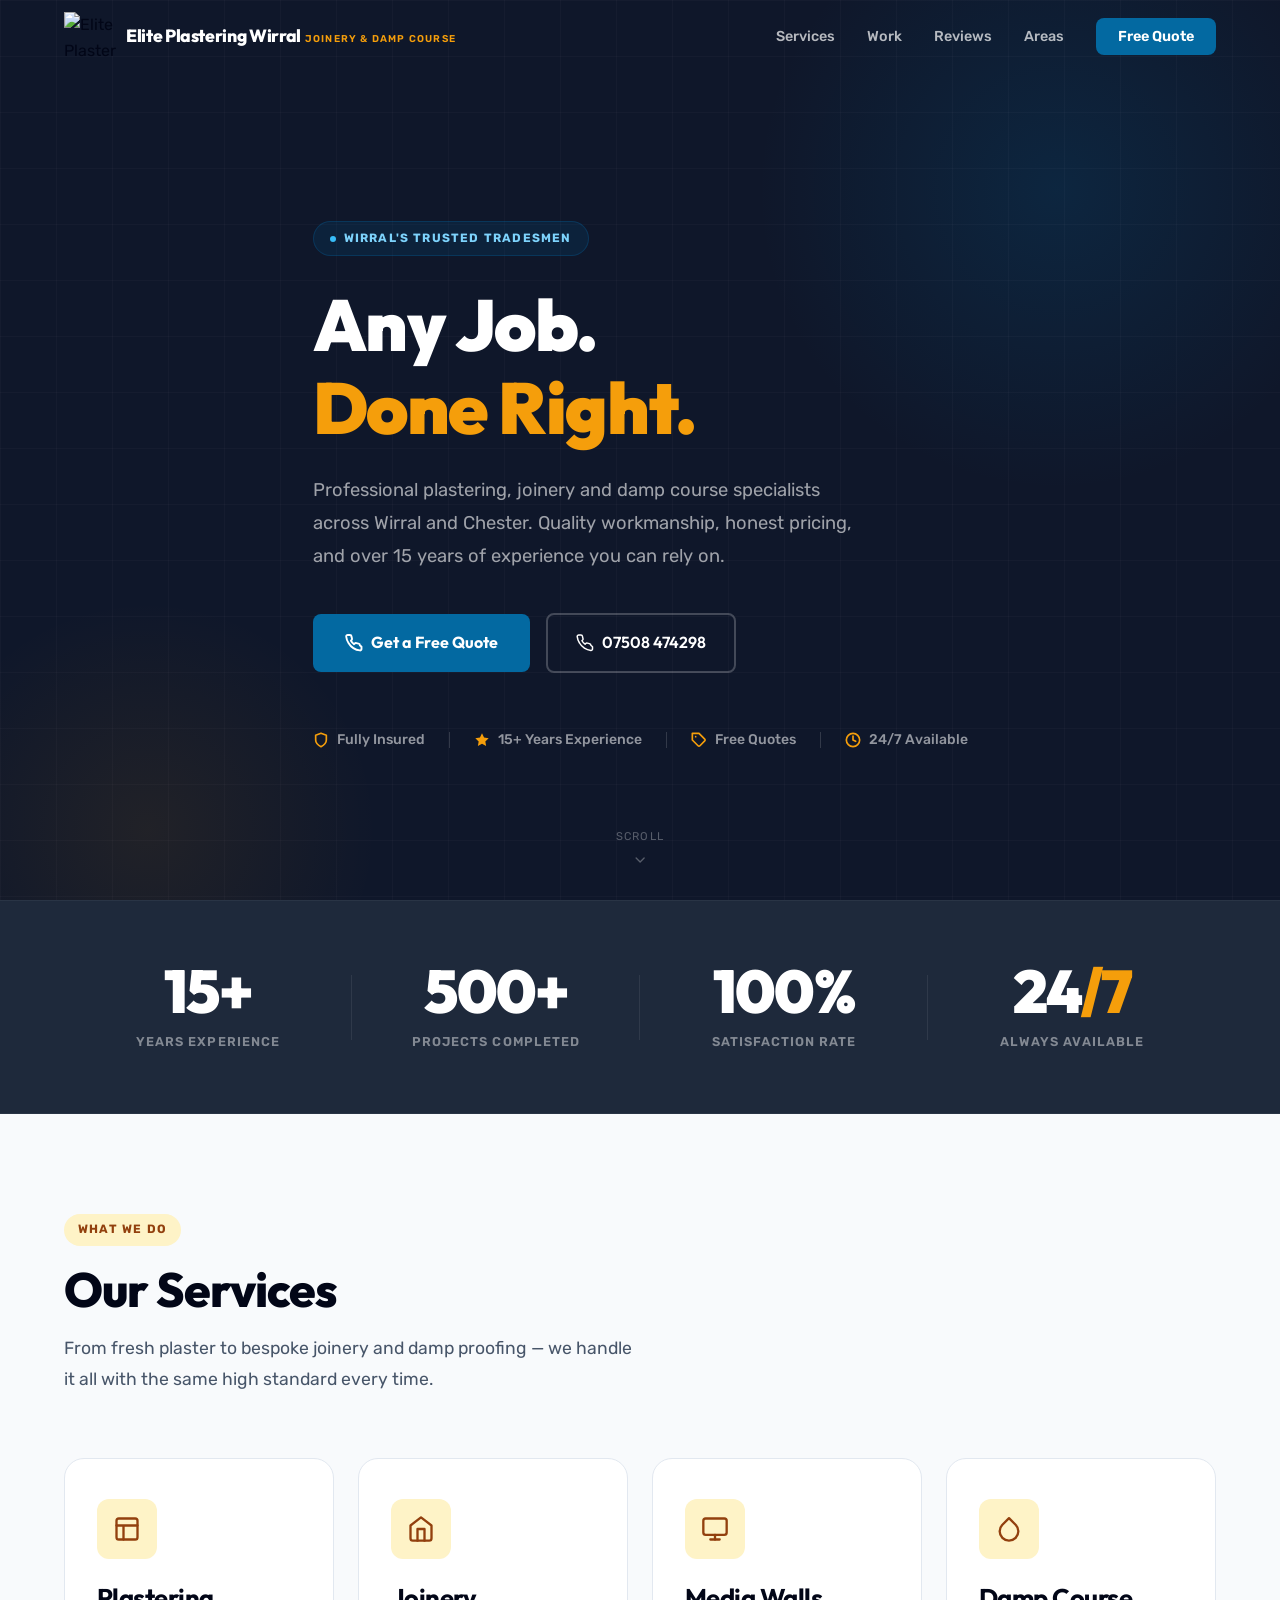
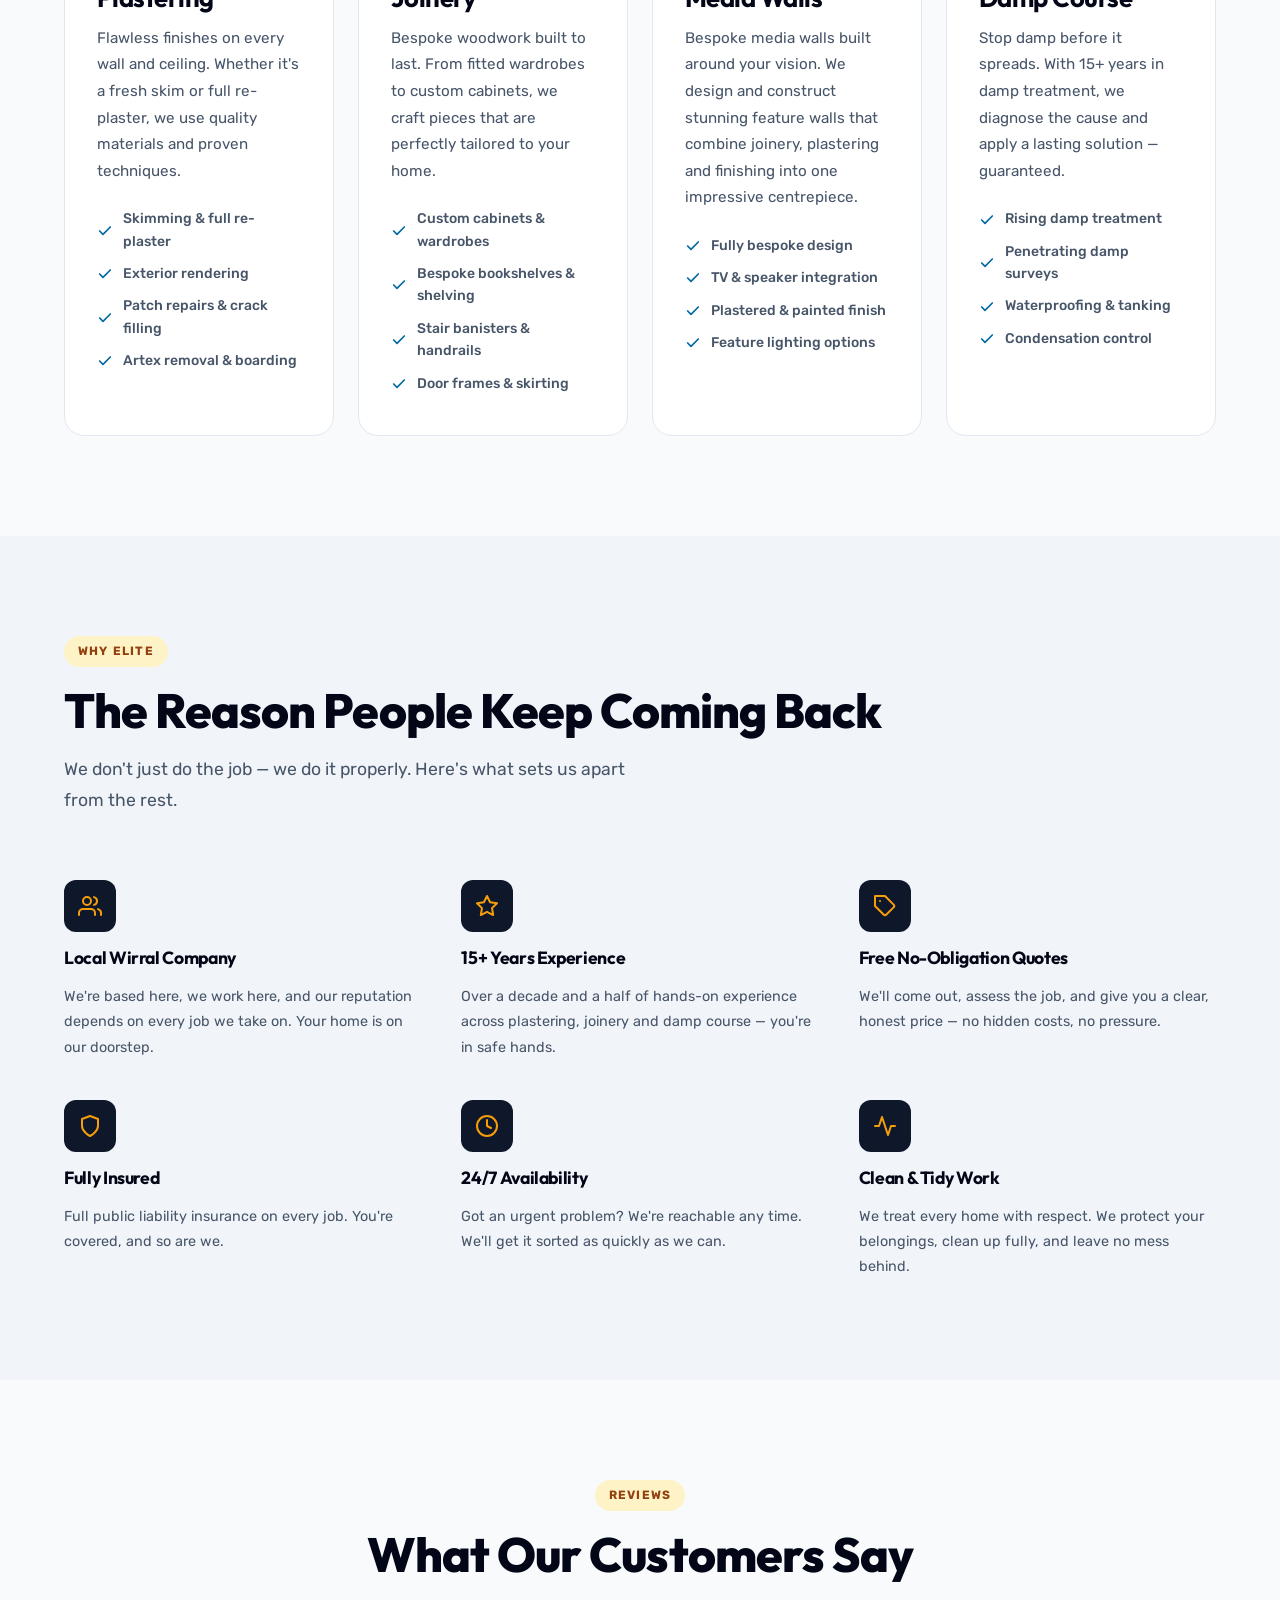
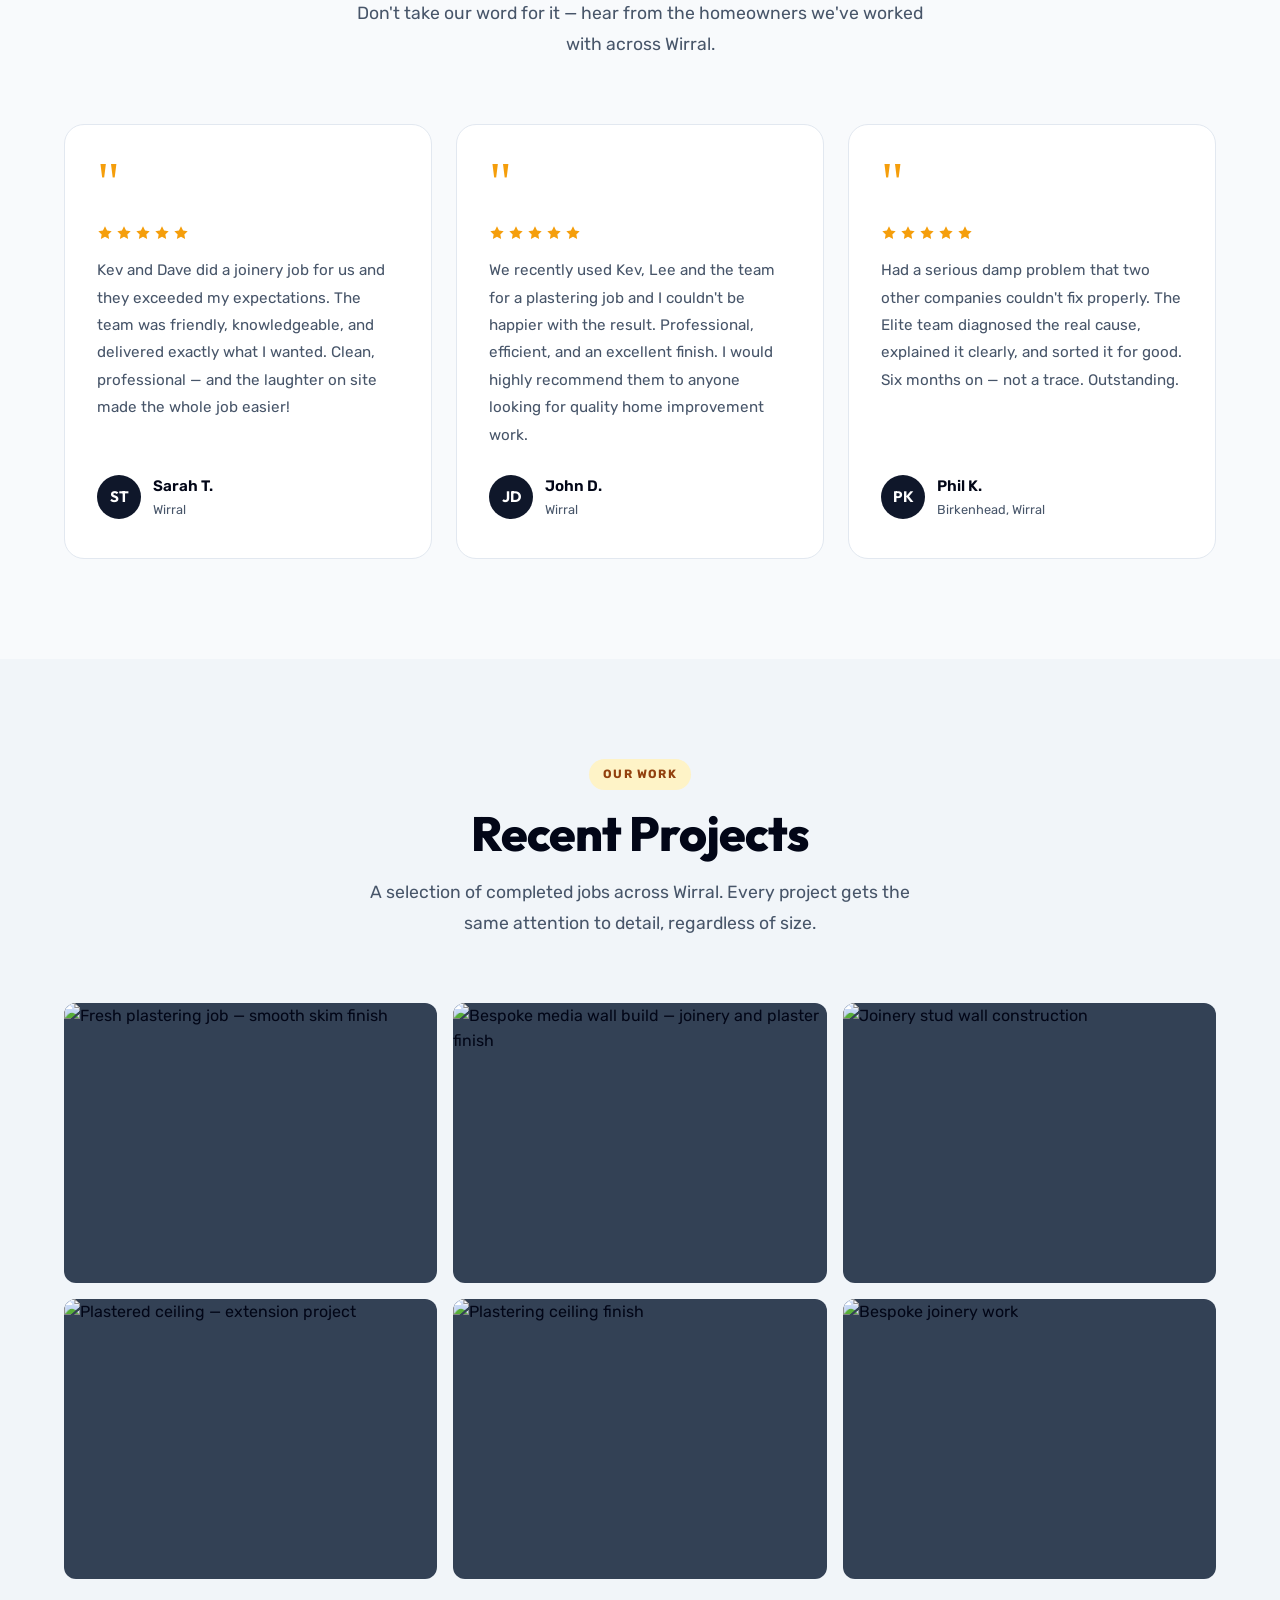
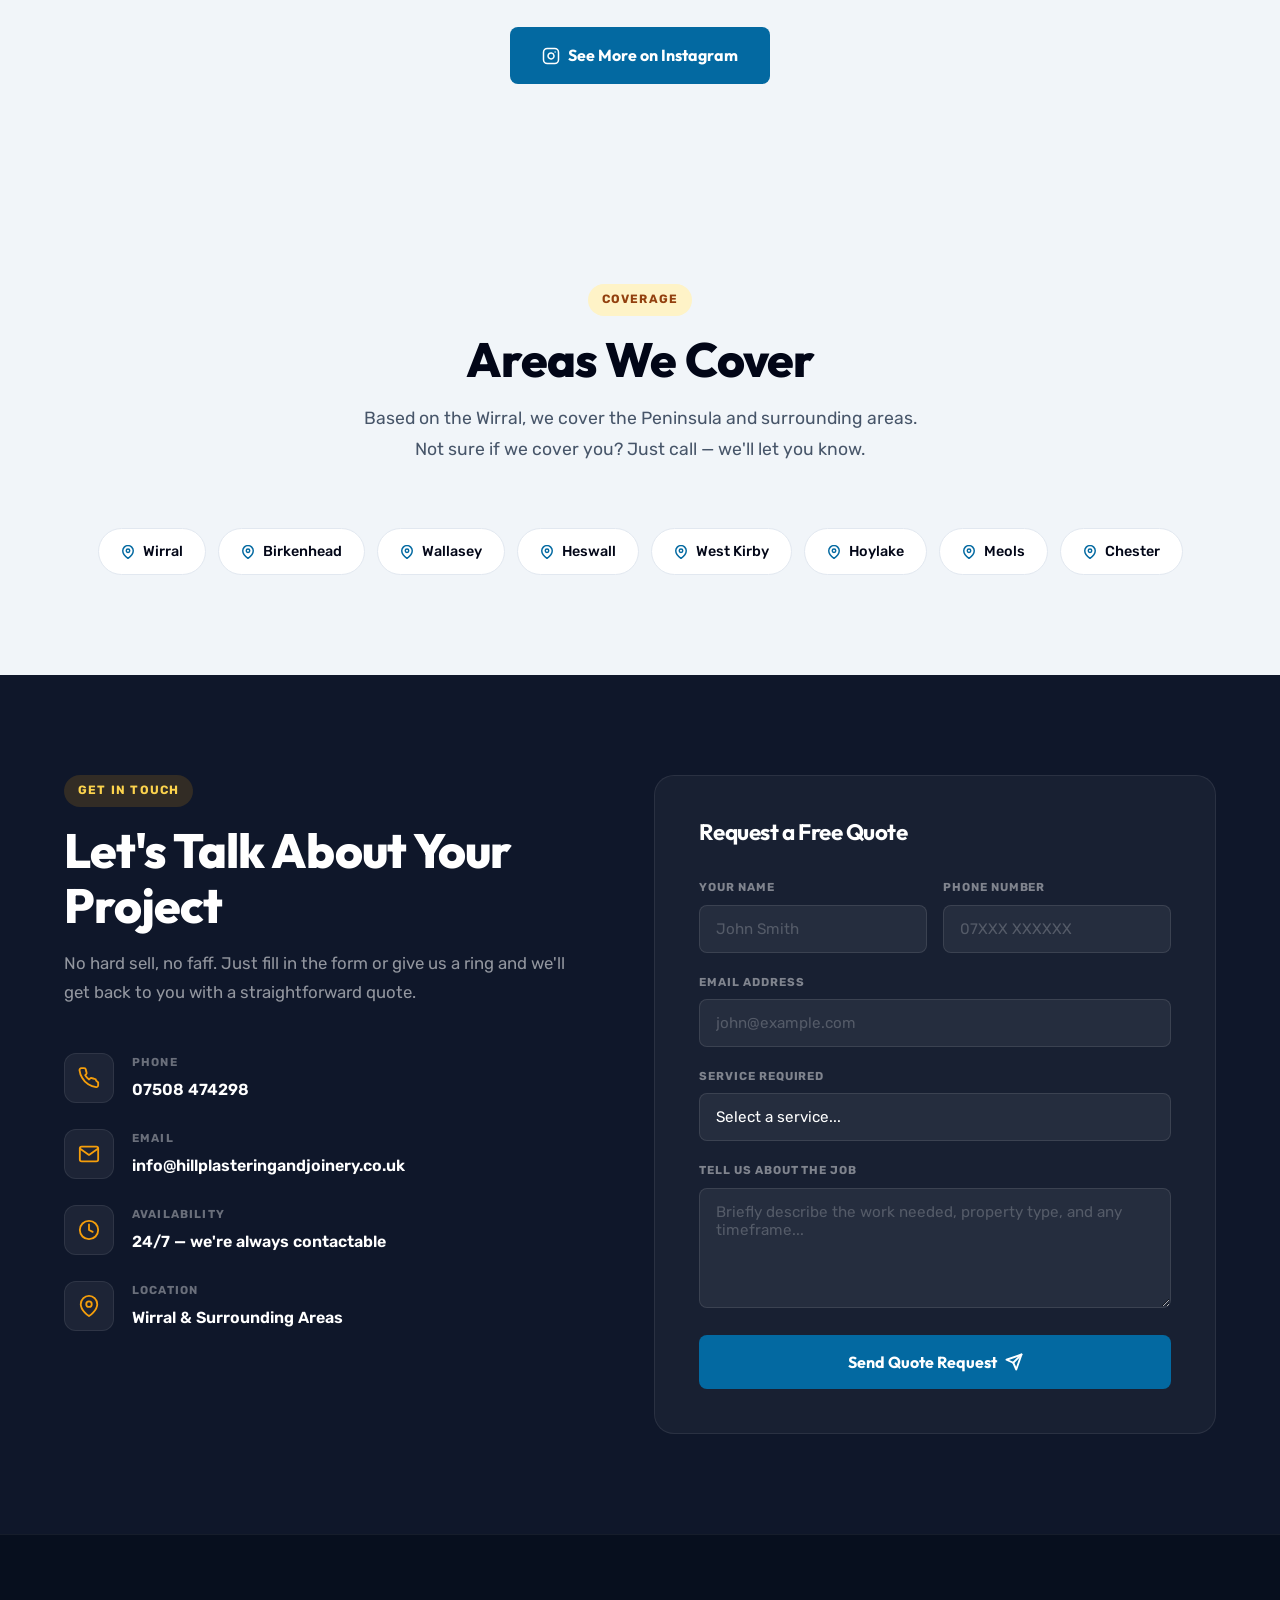
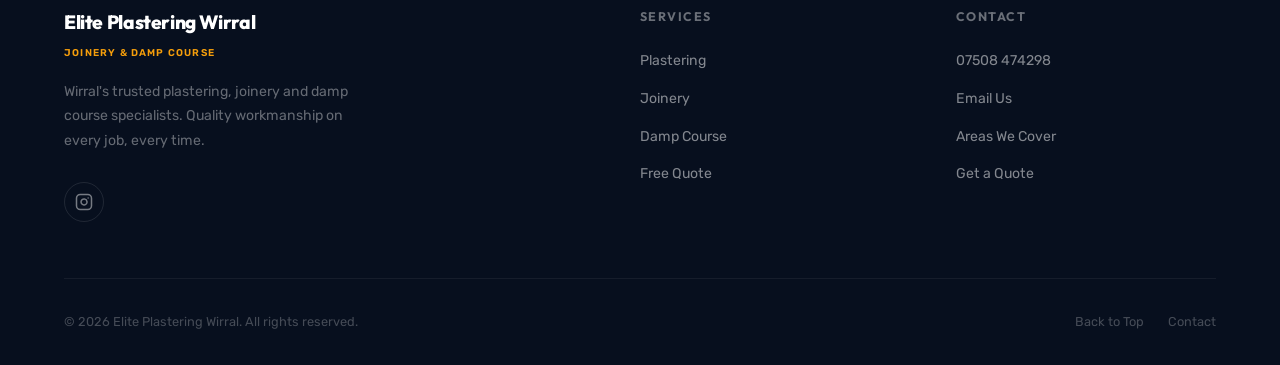
==== commit e0232e54: "Remove hero watermark" ====
--- a/index.html
+++ b/index.html
@@ -138,7 +138,6 @@
     <section class="hero" id="hero" aria-label="Hero">
       <div class="hero-bg">
         <div class="hero-grid"></div>
-        <img src="https://static.wixstatic.com/media/83a797_c8249e8d40c14e8da410e8919b6bafe1~mv2.png" alt="" class="hero-watermark" aria-hidden="true" />
       </div>
 
       <div class="container">
--- a/css/style.css
+++ b/css/style.css
@@ -230,40 +230,9 @@
   background-size: 56px 56px;
 }
 
-.hero-watermark {
-  position: absolute;
-  right: -120px;
-  top: 50%;
-  transform: translateY(-50%);
-  width: min(820px, 90vw);
-  height: min(820px, 90vw);
-  object-fit: contain;
-  opacity: 0.07;
-  animation: watermarkSpin 40s linear infinite;
-  pointer-events: none;
-  user-select: none;
-}
-
-@media (max-width: 768px) {
-  .hero-watermark {
-    right: auto;
-    left: 50%;
-    top: 50%;
-    width: min(520px, 110vw);
-    height: min(520px, 110vw);
-    opacity: 0.05;
-    animation: watermarkSpinMobile 40s linear infinite;
-  }
-}
-
 @keyframes watermarkSpin {
   from { transform: translateY(-50%) rotate(0deg); }
   to   { transform: translateY(-50%) rotate(360deg); }
-}
-
-@keyframes watermarkSpinMobile {
-  from { transform: translate(-50%, -50%) rotate(0deg); }
-  to   { transform: translate(-50%, -50%) rotate(360deg); }
 }
 
 .hero-content {
